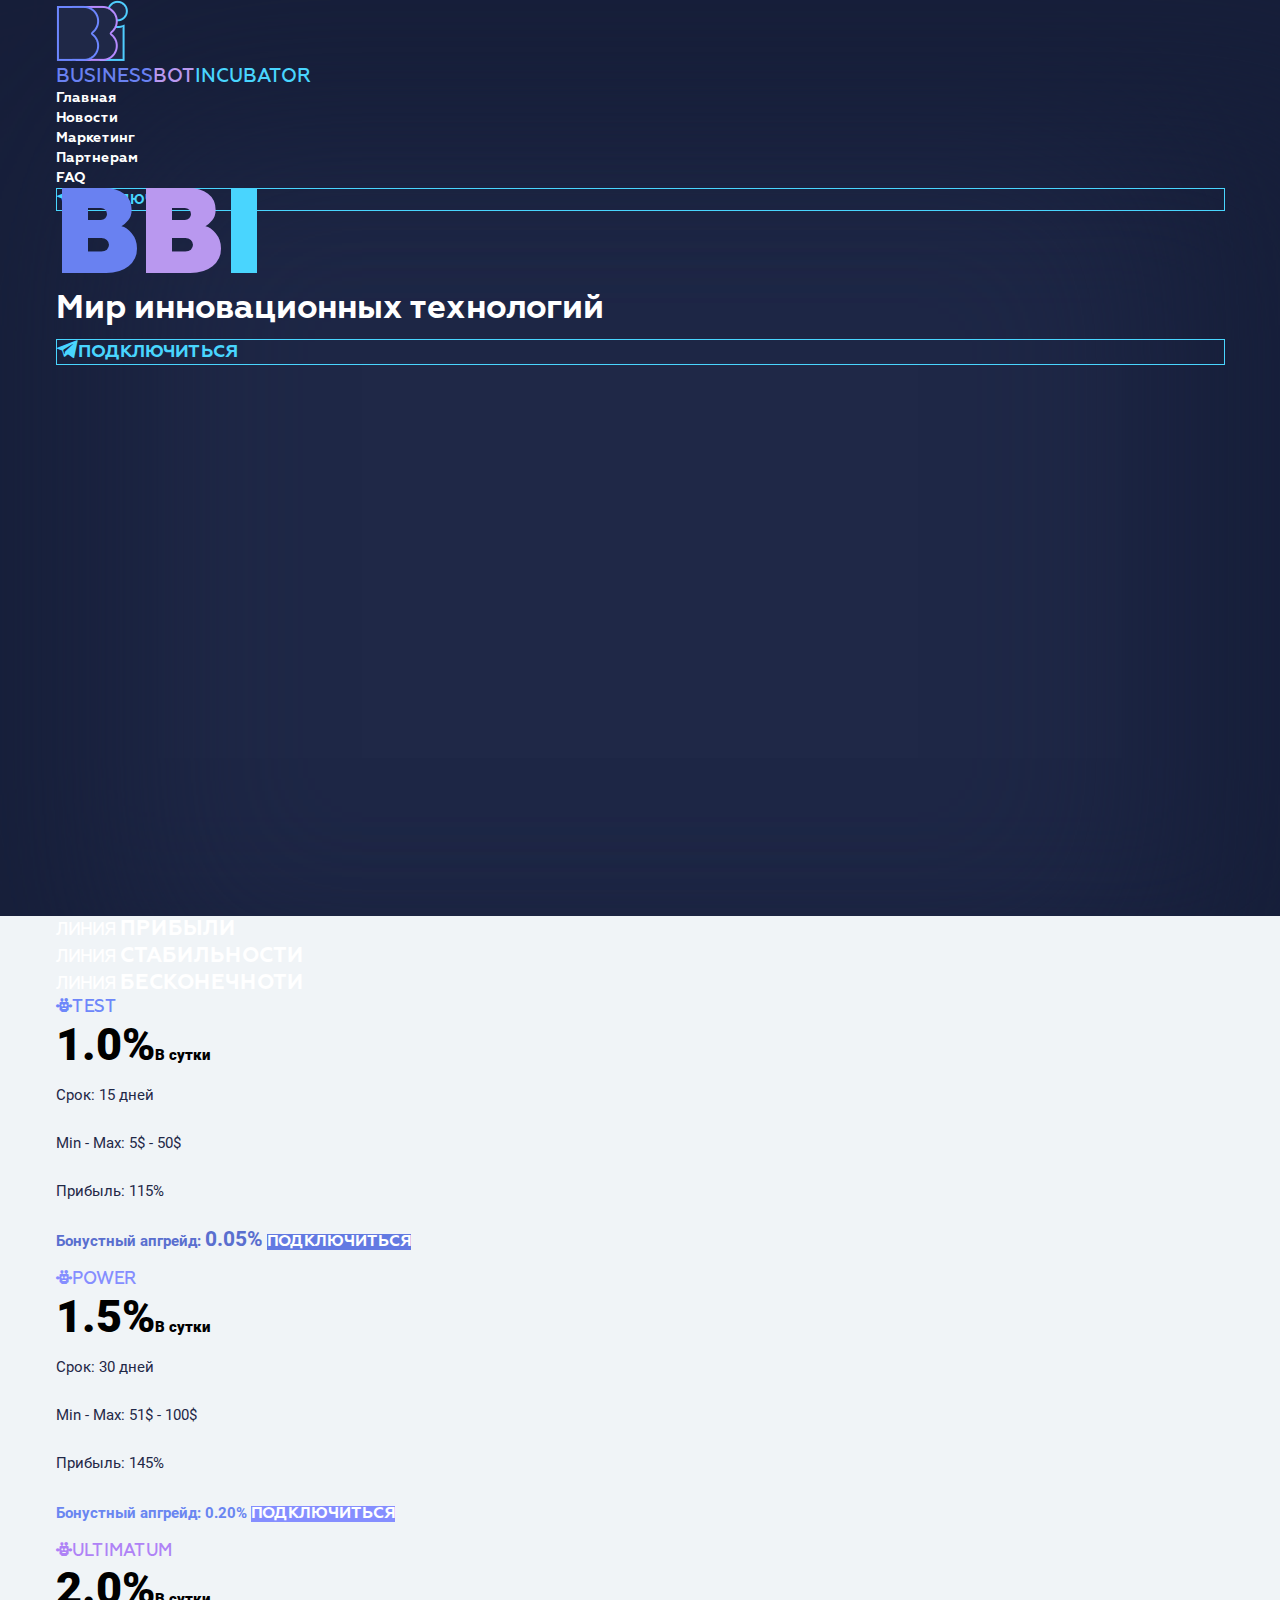
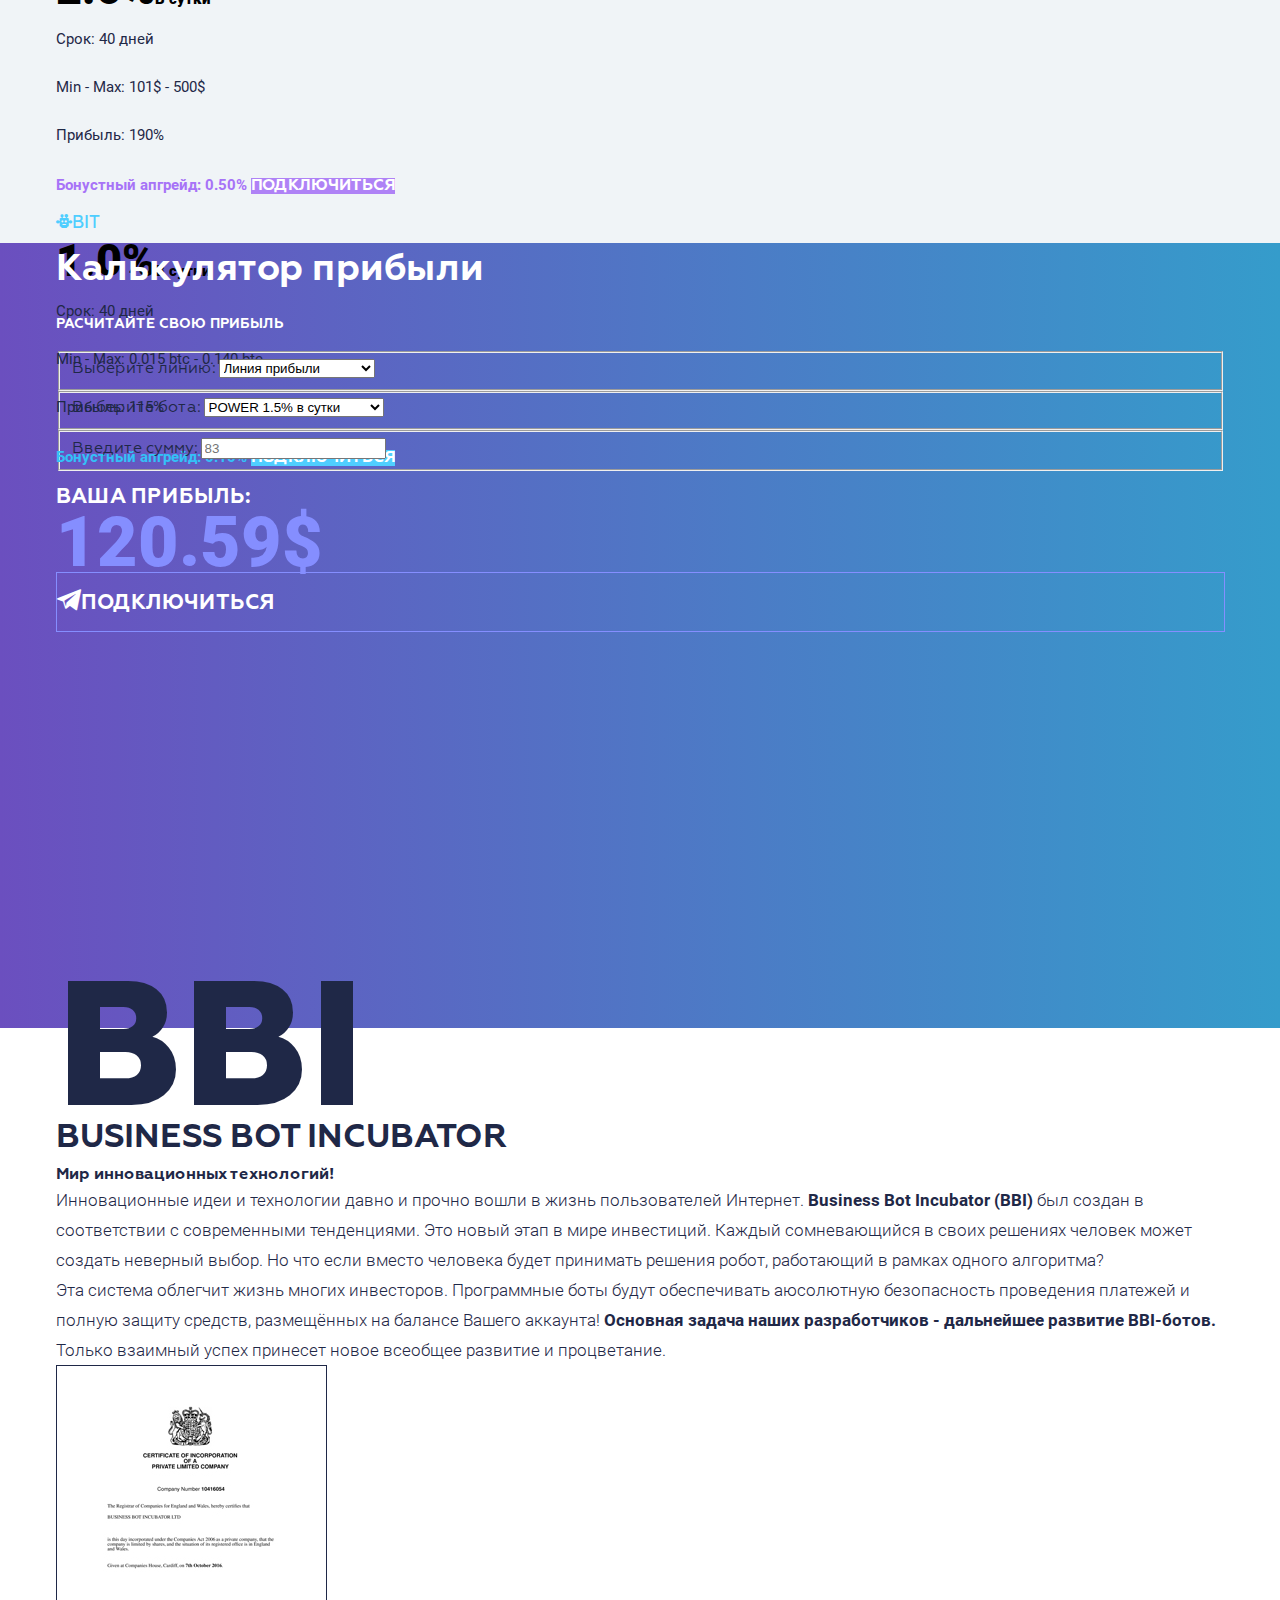
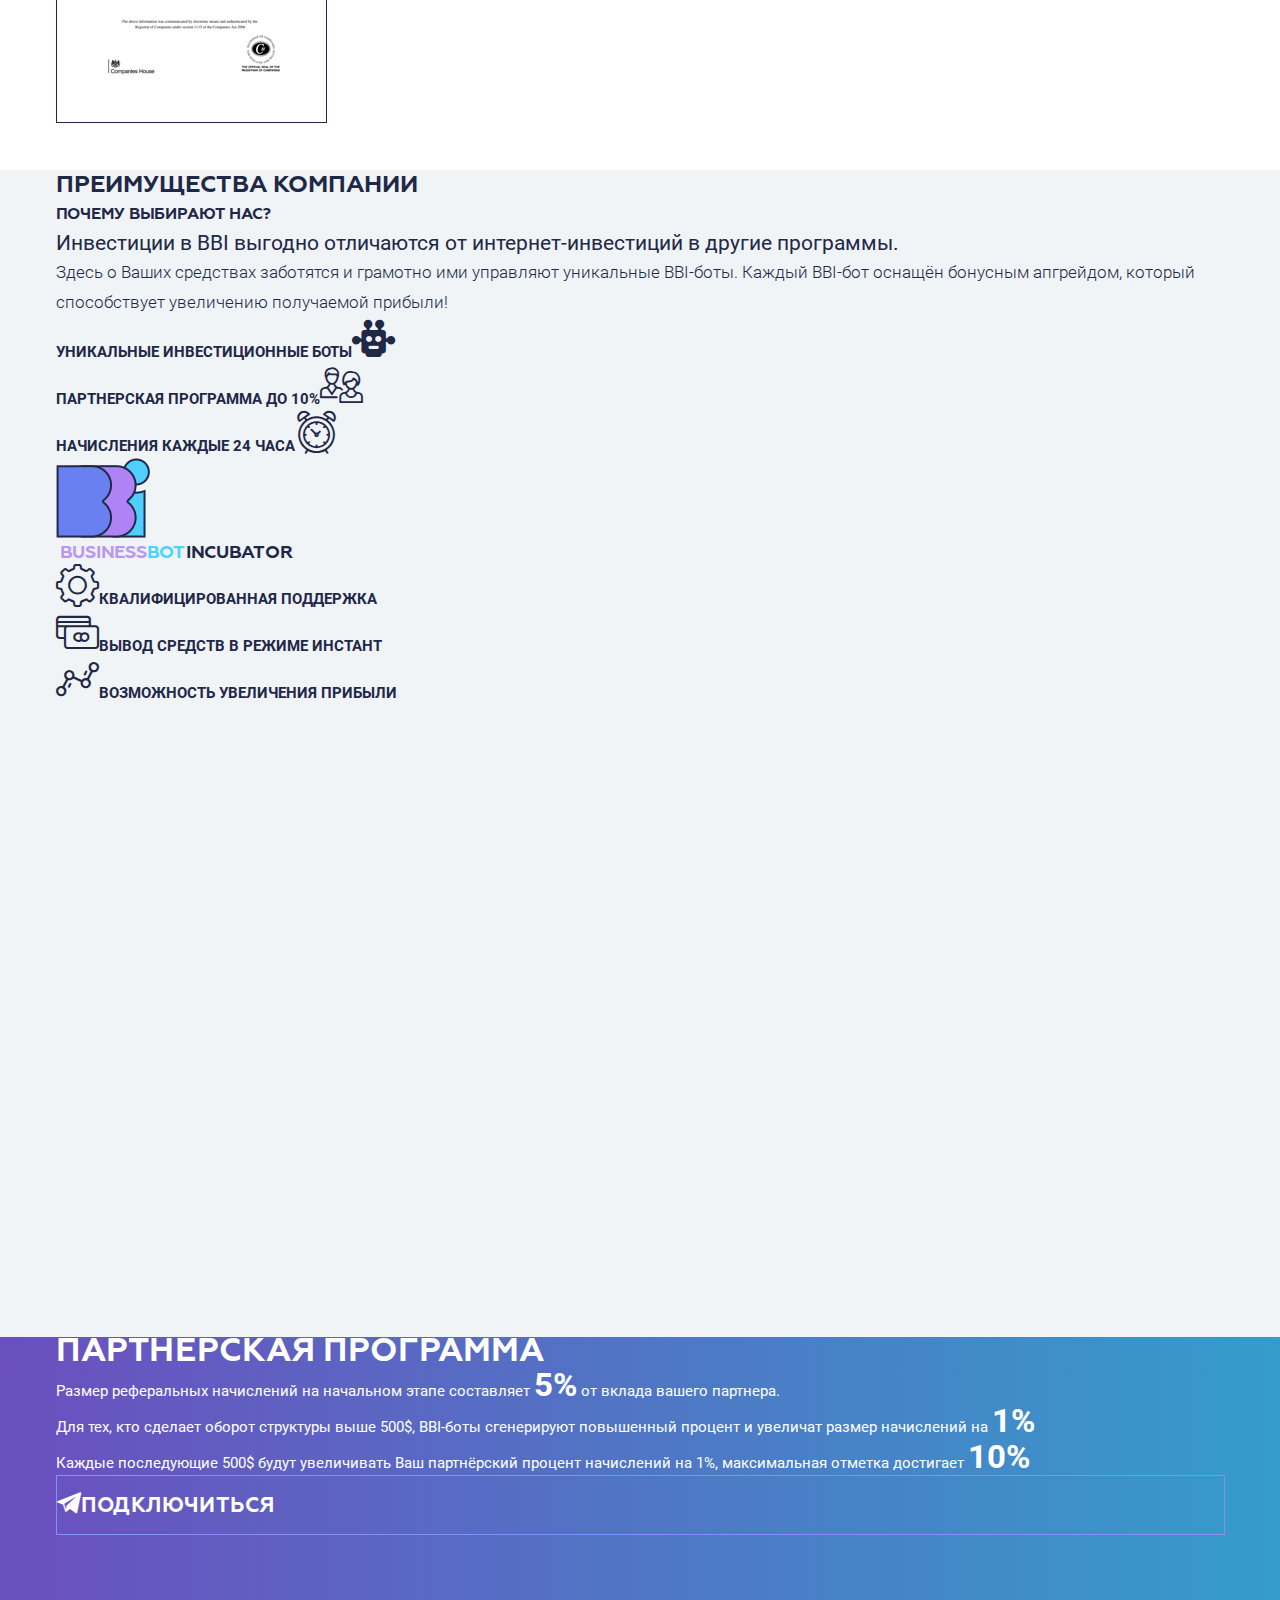
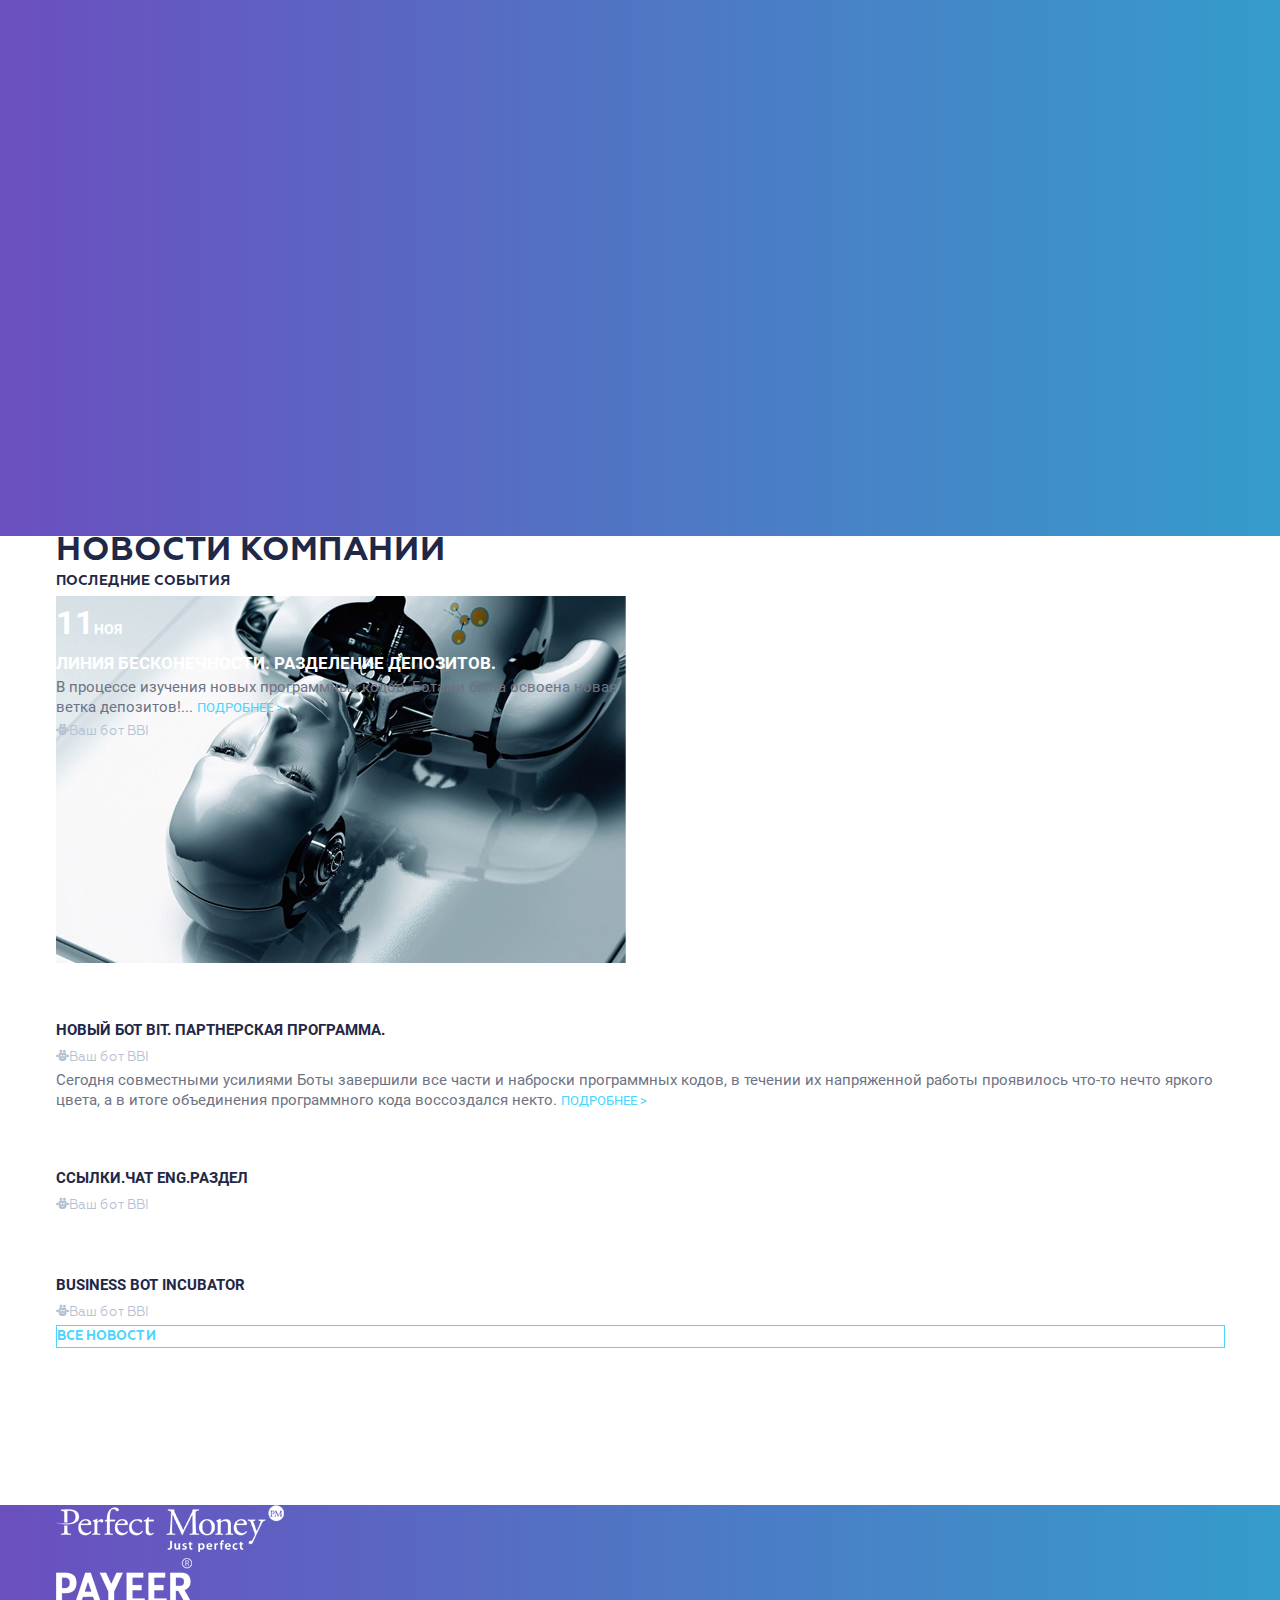
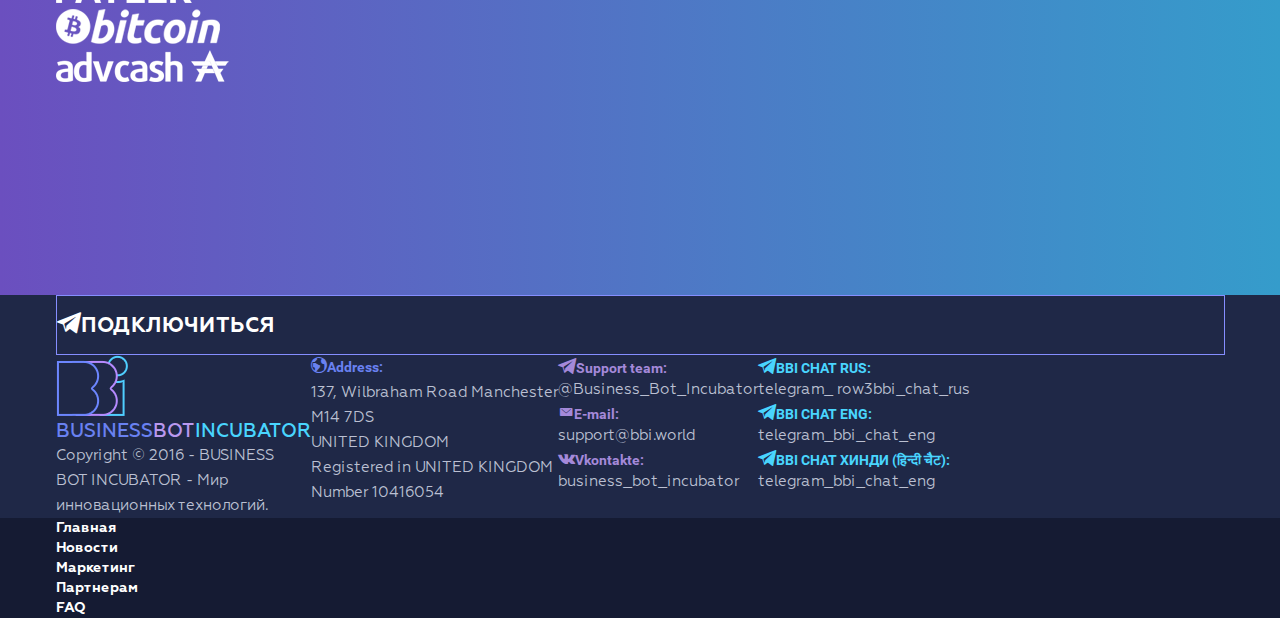
==== main.html @ c7abe0ad "Connect buttons style refactored" ====
<!DOCTYPE html>
<html lang="ru">
<head>
    <meta charset="UTF-8">
    <title>BBI</title>
    <link rel="stylesheet" href="fonts/stylesheet.css">
    <link rel="stylesheet" href="fonts/icomoon/style.css">
    <link rel="stylesheet" href="css/style.css">
</head>
<body>
<header>
    <div class="container">
        <div class="topHeader">
            <div class="logo">
                <div>
                    <img src="img/png/logoLetters.png" alt="">
                    <div class="logoWords">
                        <span>BUSINESS</span><span>BOT</span><span>INCUBATOR</span>
                    </div>
                </div>
            </div>
            <div class="menu">
                <ul>
                    <li><a href="main.html">Главная</a></li>
                    <li><a href="news.html">Новости</a></li>
                    <li><a href="marketing.html">Маркетинг</a></li>
                    <li><a href="partners.html">Партнерам</a></li>
                    <li><a href="faq.html">FAQ</a></li>
                </ul>
            </div>
            <div class="lang">
            </div>
            <div class="connect">
                <span class="icon-telegram"></span><a href="#">Подключиться</a>
            </div>
            <div class="banner">
                <div>
                    <div class="companyName"><span>B</span><span>B</span><span>I</span></div>
                    <h1>Мир инновационных технологий</h1>
                    <div class="connect">
                        <span class="icon-telegram"></span><a href="#">Подключиться</a>
                    </div>
                </div>
            </div>
        </div>
    </div>
</header>
<div class="content">
    <div class="rates">
        <div class="lineChange">
            <div class="container">
                <div class="profitLine">
                    <span class="firstLine">Линия</span>
                    <span class="secondLine">Прибыли</span>
                </div>
                <div class="stabLine">
                    <span class="firstLine">Линия</span>
                    <span class="secondLine">Стабильности</span>
                </div>
                <div class="infLine">
                    <span class="firstLine">Линия</span>
                    <span class="secondLine">Бесконечноти</span>
                </div>
            </div>
        </div>
        <div class="ratesItems">
            <div class="container">
                <div class="card">
                    <div class="cardHeader1"><span class="icon-robot"></span><span class="cardName">TEST</span></div>
                    <div class="percent"><span>1.0%<span>В сутки</span> </span></div>
                    <div class="itemsContent">
                        <div><span>Срок: 15 дней</span></div>
                        <div><span>Min - Max: 5$ - 50$</span></div>
                        <div><span>Прибыль: 115%</span></div>
                        <div class="upgrade">
                            <span>Бонустный апгрейд: <span>0.05%</span></span>
                            <a href="">Подключиться</a>
                        </div>
                    </div>
                </div>
                <div class="card">
                    <div class="cardHeader2"><span class="icon-robot"></span><span class="cardName">POWER</span></div>
                    <div class="percent"><span>1.5%<span>В сутки</span> </span></div>
                    <div class="itemsContent">
                        <div><span>Срок: 30 дней</span></div>
                        <div><span>Min - Max: 51$ - 100$</span></div>
                        <div><span>Прибыль: 145%</span></div>
                        <div class="upgrade">
                            <span>Бонустный апгрейд: 0.20%</span>
                            <a href="">Подключиться</a>
                        </div>
                    </div>
                </div>
                <div class="card">
                    <div class="cardHeader3"><span class="icon-robot"></span><span class="cardName">ULTIMATUM</span>
                    </div>
                    <div class="percent"><span>2.0%<span>В сутки</span> </span></div>
                    <div class="itemsContent">
                        <div><span>Срок: 40 дней</span></div>
                        <div><span>Min - Max: 101$ - 500$</span></div>
                        <div><span>Прибыль: 190%</span></div>
                        <div class="upgrade">
                            <span>Бонустный апгрейд: 0.50%</span>
                            <a href="">Подключиться</a>
                        </div>
                    </div>
                </div>
                <div class="card">
                    <div class="cardHeader4"><span class="icon-robot"></span><span class="cardName">BIT</span></div>
                    <div class="percent"><span>1.0%<span>В сутки</span> </span></div>
                    <div class="itemsContent">
                        <div><span>Срок: 40 дней</span></div>
                        <div><span>Min - Max: 0.015 btc - 0.140 btc</span></div>
                        <div><span>Прибыль: 115%</span></div>
                        <div class="upgrade">
                            <span>Бонустный апгрейд: 0.10%</span>
                            <a href="">Подключиться</a>
                        </div>
                    </div>
                </div>
            </div>
        </div>
    </div>
    <div class="calculator">
        <div class="container">
            <div class="calc_left">
                <div>
                    <h2>Калькулятор прибыли</h2>
                    <h4>Расчитайте свою прибыль</h4>
                </div>
                <form action="">
                    <fieldset>
                        <label for="calcLine">Выберите линию:</label>
                        <select name="" id="calcLine">
                            <option value="profit">Линия прибыли</option>
                            <option value="stability">Линия стабильности</option>
                            <option value="infinity">Линия бесконечности</option>
                        </select>
                    </fieldset>
                    <fieldset>
                        <label for="calcRates">Выберите бота:</label>
                        <select name="" id="calcRates">
                            <option value="test">TEST 1.0% в сутки</option>
                            <option selected value="power">POWER 1.5% в сутки</option>
                            <option value="ultimate">ULTIMATUM 2.0% в сутки</option>
                            <option value="bit">BIT 1.0% в сутки</option>
                        </select>
                    </fieldset>
                </form>
                <form action="">
                    <fieldset>
                        <label for="sum">Введите сумму:</label>
                        <input type="text" id="sum" placeholder="83">
                    </fieldset>
                    <div class="sum_change">
                    </div>
                </form>

            </div>
            <div class="calc_right">
                <div class="profit">
                    <h3>Ваша прибыль:</h3>
                    <span>120.59$</span>
                </div>
                <div class="connectWhite"><span class="icon-telegram"></span><a href="">Подключиться</a></div>
            </div>
        </div>
    </div>
    <div class="certificate">
        <div class="container">
            <div class="certTitle">
                <span>BBI</span>
                <h2>Business bot incubator</h2>
                <h4>Мир инновационных технологий!</h4>
            </div>
            <div>
                <div>
                    <p>Инновационные идеи и технологии давно и прочно вошли в жизнь
                        пользователей Интернет. <span>Business Bot Incubator (BBI)</span> был
                        создан в соответствии с современными
                        тенденциями. Это новый этап в мире
                        инвестиций. Каждый сомневающийся в своих
                        решениях человек может создать неверный выбор.
                        Но что если вместо человека будет принимать решения
                        робот, работающий в рамках одного алгоритма?</p>
                    <p>Эта система облегчит жизнь многих инвесторов.
                        Программные боты будут обеспечивать аюсолютную безопасность
                        проведения платежей и полную защиту средств, размещённых на
                        балансе Вашего аккаунта! <span>Основная задача наших
                    разработчиков - дальнейшее развитие BBI-ботов.</span>
                        Только взаимный успех принесет новое всеобщее развитие
                        и процветание.</p>
                </div>
                <div>
                    <img src="img/jpg/sert.jpg" alt="сертификат">
                </div>
            </div>
        </div>
    </div>
    <div class="advantages">
        <div class="container">
            <div>
                <div>
                    <h2>Преимущества компании</h2>
                    <h4>Почему выбирают нас?</h4>
                </div>
                <div>
                    <h3>Инвестиции в BBI выгодно отличаются от интернет-инвестиций в другие программы. </h3>
                    <p>Здесь о Ваших средствах заботятся и грамотно ими управляют уникальные BBI-боты.
                        Каждый BBI-бот оснащён бонусным апгрейдом,
                        который способствует увеличению получаемой прибыли!</p>
                </div>
            </div>
            <div>
                <ul class="advLeft">
                    <li><span>УНИКАЛЬНЫЕ ИНВЕСТИЦИОННЫЕ БОТЫ</span><span class="icon-robot"></span></li>
                    <li><span>ПАРТНЕРСКАЯ ПРОГРАММА ДО 10%</span><span class="icon-peoples"></span></li>
                    <li><span>НАЧИСЛЕНИЯ КАЖДЫЕ 24 ЧАСА</span><span class="icon-ring"></span></li>
                </ul>
                <div class="phoneAdv">
                    <div class="logo">
                        <img src="img/png/logoletters2.png" alt="">
                        <div class="logoWords">
                            <img src="" alt="">
                            <span>BUSINESS</span><span>BOT</span><span>INCUBATOR</span>
                        </div>
                    </div>
                </div>
                <ul class="advRight">
                    <li><span class="icon-gear"></span><span>КВАЛИФИЦИРОВАННАЯ ПОДДЕРЖКА</span></li>
                    <li><span class="icon-pocket"></span><span>ВЫВОД СРЕДСТВ В РЕЖИМЕ ИНСТАНТ</span></li>
                    <li><span class="icon-lines_adv"></span><span>ВОЗМОЖНОСТЬ УВЕЛИЧЕНИЯ ПРИБЫЛИ</span></li>
                </ul>
            </div>
        </div>
    </div>
    <div class="partnersProgram">
        <div class="container">
            <div>
                <h2>Партнерская программа</h2>
                <div class="affItems">
                    <ul>
                        <li><p>Размер реферальных начислений на начальном этапе составляет
                            <span>5%</span> от вклада вашего партнера.</p></li>
                        <li><p>Для тех, кто сделает оборот структуры выше 500$, BBI-боты
                            сгенерируют повышенный процент и увеличат размер начислений на
                            <span>1%</span></p></li>
                        <li><p>Каждые последующие 500$ будут увеличивать Ваш партнёрский процент
                            начислений на 1%, максимальная отметка достигает <span>10%</span></p></li>
                    </ul>
                </div>
                <div class="connectWhite"><span class="icon-telegram"></span><a href="">Подключиться</a></div>
            </div>
        </div>
    </div>
    <div class="news">
        <div class="container">
            <div>
                <div>
                    <h2>Новости компании</h2>
                    <h4>Последние события</h4>
                </div>
                <div class="newsList">
                    <div class="current_news" style="background-image: url(img/jpg/Layer-90.jpg)">
                        <span class="date">11<span>Ноя</span></span>
                        <h3>Линия бесконечности. Разделение депозитов.</h3>
                        <p>В процессе изучения новых программных кодов, Ботами была освоена новая ветка депозитов!...
                            <a href="#">Подробнее ></a></p>
                        <span class="icon-robot"></span><span>Ваш бот BBI</span>
                    </div>
                    <div class="newsItems">
                        <div class="first_news">
                            <div>
                                <span class="date">07<span>Ноя</span></span>
                                <h3>Новый бот BIT. Партнерская программа.</h3>
                                <span class="icon-robot"></span><span>Ваш бот BBI</span>
                            </div>
                            <div>
                                <p>Сегодня совместными усилиями Боты завершили все части и наброски программных кодов, в
                                    течении
                                    их напряженной работы проявилось что-то нечто яркого цвета, а в итоге объединения
                                    программного
                                    кода воссоздался некто. <a href="#">Подробнее ></a></p>
                            </div>
                        </div>
                        <div class="second_news">
                            <div>
                                <span class="date">02<span>Ноя</span></span>
                                <h3>Ссылки.Чат Eng.Раздел</h3>
                                <span class="icon-robot"></span><span>Ваш бот BBI</span>
                            </div>
                            <div>
                            </div>
                        </div>
                        <div class="third_news">
                            <div>
                                <span class="date">31<span>Окт</span></span>
                                <h3>Business Bot Incubator</h3>
                                <span class="icon-robot"></span><span>Ваш бот BBI</span>
                            </div>
                            <div>
                            </div>
                        </div>
                    </div>
                </div>
                <div class="moreNews connect">
                    <a href="#">ВСЕ НОВОСТИ</a>
                </div>
            </div>
        </div>
    </div>
    <div class="payments">
        <div class="container">
            <div>
                <ul>
                    <li><img src="img/png/pay1.png" alt="perfect money"></li>
                    <li><img src="img/png/pay2.png" alt="payeer"></li>
                    <li><img src="img/png/pay3.png" alt="bitcoin"></li>
                    <li><img src="img/png/pay4.png" alt="advcash"></li>
                </ul>
            </div>
        </div>
    </div>
</div>
<footer>
    <div class="container"><div class="connectWhite"><span class="icon-telegram"></span><a href="">Подключиться</a></div>
        <div class="topFooter cfix">
            <div class="copyright">
                <div class="logo">
                        <img src="img/png/logoLetters.png" alt="">
                        <div class="logoWords">
                            <span>BUSINESS</span><span>BOT</span><span>INCUBATOR</span>
                    </div>
                </div>
                <div>
                <span class="footerInfo">
                Copyright © 2016 - BUSINESS <br>BOT INCUBATOR - Мир <br>инновационных технологий.
                </span>
                </div>
            </div>
            <div class="address">
                <span class="icon-earth row1"></span><span class="footerInfoTitle row1">Address: <br></span>
                <div>
                <span class="footerInfo">
                    137, Wilbraham Road Manchester<br>
                    M14 7DS<br>
                    UNITED KINGDOM<br>
                    Registered in UNITED KINGDOM<br>
                    Number 10416054
                </span>
                </div>
            </div>
            <div class="social cfix">
                <div>
                    <ul>
                        <li>
                            <span class="icon-telegram row2"></span><span
                                class="footerInfoTitle row2">Support team:<br></span>
                            <span class="footerInfo">@Business_Bot_Incubator</span>
                        </li>
                        <li>
                            <span class="icon-mail-envelope-closed row2"></span><span
                                class="footerInfoTitle row2">E-mail:<br></span>
                            <span class="footerInfo">support@bbi.world</span>
                        </li>
                        <li>
                            <span class="icon-vk row2"></span><span class="footerInfoTitle row2">Vkontakte:<br></span>
                            <span class="footerInfo">business_bot_incubator</span>
                        </li>
                    </ul>
                </div>
                <div>
                    <ul>
                        <li>
                            <span class="icon-telegram row3"></span><span
                                class="footerInfoTitle row3">BBI CHAT RUS:<br></span>
                            <span class="footerInfo">telegram_ row3bbi_chat_rus</span>
                        </li>
                        <li>
                            <span class="icon-telegram row3"></span><span
                                class="footerInfoTitle row3">BBI CHAT ENG:<br></span>
                            <span class="footerInfo">telegram_bbi_chat_eng</span>
                        </li>
                        <li>
                            <span class="icon-telegram row3"></span><span class="footerInfoTitle row3">BBI CHAT ХИНДИ (हिन्दी चैट):<br></span>
                            <span class="footerInfo">telegram_bbi_chat_eng</span>
                        </li>
                    </ul>
                </div>
            </div>
        </div>
    </div>
    <div class="menu">
        <div class="container">
            <ul>
                <li><a href="main.html">Главная</a></li>
                <li><a href="news.html">Новости</a></li>
                <li><a href="marketing.html">Маркетинг</a></li>
                <li><a href="partners.html">Партнерам</a></li>
                <li><a href="faq.html">FAQ</a></li>
            </ul>
        </div>
    </div>
</footer>
</body>
</html>
---- fonts/stylesheet.css ----
@font-face {
    font-family: 'Roboto';
    src: url('Roboto-Regular.eot');
    src: url('Roboto-Regular.eot?#iefix') format('embedded-opentype'),
        url('Roboto-Regular.woff') format('woff'),
        url('Roboto-Regular.ttf') format('truetype'),
        url('Roboto-Regular.svg#Roboto-Regular') format('svg');
    font-weight: normal;
    font-style: normal;
}

@font-face {
    font-family: 'Roboto';
    src: url('Roboto-Black.eot');
    src: url('Roboto-Black.eot?#iefix') format('embedded-opentype'),
        url('Roboto-Black.woff') format('woff'),
        url('Roboto-Black.ttf') format('truetype'),
        url('Roboto-Black.svg#Roboto-Black') format('svg');
    font-weight: 900;
    font-style: normal;
}

@font-face {
    font-family: 'Roboto';
    src: url('Roboto-Light.eot');
    src: url('Roboto-Light.eot?#iefix') format('embedded-opentype'),
        url('Roboto-Light.woff') format('woff'),
        url('Roboto-Light.ttf') format('truetype'),
        url('Roboto-Light.svg#Roboto-Light') format('svg');
    font-weight: 300;
    font-style: normal;
}

@font-face {
    font-family: 'Roboto';
    src: url('Roboto-Bold.eot');
    src: url('Roboto-Bold.eot?#iefix') format('embedded-opentype'),
        url('Roboto-Bold.woff') format('woff'),
        url('Roboto-Bold.ttf') format('truetype'),
        url('Roboto-Bold.svg#Roboto-Bold') format('svg');
    font-weight: bold;
    font-style: normal;
}

@font-face {
    font-family: 'Geometria';
    src: url('Geometria-Medium.eot');
    src: url('Geometria-Medium.eot?#iefix') format('embedded-opentype'),
        url('Geometria-Medium.woff') format('woff'),
        url('Geometria-Medium.ttf') format('truetype'),
        url('Geometria-Medium.svg#Geometria-Medium') format('svg');
    font-weight: 500;
    font-style: normal;
}

@font-face {
    font-family: 'Geometria';
    src: url('Geometria-Heavy.eot');
    src: url('Geometria-Heavy.eot?#iefix') format('embedded-opentype'),
        url('Geometria-Heavy.woff') format('woff'),
        url('Geometria-Heavy.ttf') format('truetype'),
        url('Geometria-Heavy.svg#Geometria-Heavy') format('svg');
    font-weight: 900;
    font-style: normal;
}

@font-face {
    font-family: 'Geometria';
    src: url('Geometria-Bold.eot');
    src: url('Geometria-Bold.eot?#iefix') format('embedded-opentype'),
        url('Geometria-Bold.woff') format('woff'),
        url('Geometria-Bold.ttf') format('truetype'),
        url('Geometria-Bold.svg#Geometria-Bold') format('svg');
    font-weight: bold;
    font-style: normal;
}

@font-face {
    font-family: 'Geometria';
    src: url('Geometria-ExtraBold.eot');
    src: url('Geometria-ExtraBold.eot?#iefix') format('embedded-opentype'),
        url('Geometria-ExtraBold.woff') format('woff'),
        url('Geometria-ExtraBold.ttf') format('truetype'),
        url('Geometria-ExtraBold.svg#Geometria-ExtraBold') format('svg');
    font-weight: 800;
    font-style: normal;
}
@font-face {
    font-family: 'Geometria';
    src: url('Geometria.eot');
    src: url('Geometria.eot?#iefix') format('embedded-opentype'),
    url('Geometria.woff') format('woff'),
    url('Geometria.ttf') format('truetype'),
    url('Geometria.svg#Geometria') format('svg');
    font-weight: normal;
    font-style: normal;
}


@font-face {
    font-family: 'Gotham Pro';
    src: url('GothamPro-Bold.eot');
    src: url('GothamPro-Bold.eot?#iefix') format('embedded-opentype'),
    url('GothamPro-Bold.woff') format('woff'),
    url('GothamPro-Bold.ttf') format('truetype'),
    url('GothamPro-Bold.svg#GothamPro-Bold') format('svg');
    font-weight: bold;
    font-style: normal;
}
---- fonts/icomoon/style.css ----
@font-face {
  font-family: 'icomoon';
  src:  url('fonts/icomoon.eot?y6w4w1');
  src:  url('fonts/icomoon.eot?y6w4w1#iefix') format('embedded-opentype'),
    url('fonts/icomoon.ttf?y6w4w1') format('truetype'),
    url('fonts/icomoon.woff?y6w4w1') format('woff'),
    url('fonts/icomoon.svg?y6w4w1#icomoon') format('svg');
  font-weight: normal;
  font-style: normal;
}

[class^="icon-"], [class*=" icon-"] {
  /* use !important to prevent issues with browser extensions that change fonts */
  font-family: 'icomoon' !important;
  speak: none;
  font-style: normal;
  font-weight: normal;
  font-variant: normal;
  text-transform: none;
  line-height: 1;

  /* Better Font Rendering =========== */
  -webkit-font-smoothing: antialiased;
  -moz-osx-font-smoothing: grayscale;
}

.icon-lines_calc:before {
  content: "\e909";
}
.icon-telegram:before {
  content: "\e907";
}
.icon-gear:before {
  content: "\e901";
}
.icon-pocket:before {
  content: "\e902";
}
.icon-lines_adv:before {
  content: "\e903";
}
.icon-ring:before {
  content: "\e904";
}
.icon-peoples:before {
  content: "\e905";
}
.icon-robot:before {
  content: "\e906";
}
.icon-mail-envelope-closed:before {
  content: "\e900";
}
.icon-vk:before {
  content: "\e908";
}
.icon-earth:before {
  content: "\e9ca";
}
---- css/style.css ----
* {
    box-sizing: border-box;
}

body {
    margin: 0 auto;
    font-family: "Geometria";
    background-color: #f0f4f7;
    color: #1f2847;
}

h1,h2,h3,h4,h5,h6,p {
    margin: 0;
}
ul{
    margin: 0;
    padding: 0;
    list-style-type: none;
}
.cfix::after{
    content: '';
    display: block;
    clear: both;
}
.container {
    width: 1169px;
    margin: 0 auto;
    padding: 0;
}
header  {
    height: 916px;
    background-color: #1f2847;
    box-shadow: inset 102px 102px 204px 15px rgba(23,31,58,1),
                inset -102px 102px 204px 15px rgba(23,31,58,1);
}
.menu a {
    font-size: 14px;
    line-height: 17px;
    color: #ffffff;
    text-decoration: none;
    font-weight: 700;
}
.menu a:hover {
    color: #b998ef;
}

.logoWords span{
    font-size: 19px;
    line-height: 20px;
    font-weight: 500;
}
.logoWords span:nth-child(1), .companyName span:nth-child(1){
    color: #6981f1;
}
.logoWords span:nth-child(2), .companyName span:nth-child(2){
    color: #b998ef;
}
.logoWords span:nth-child(3), .companyName span:nth-child(3){
    color: #49d5fe;
}
.icon-telegram{
     color: #49d5fe;
 }
.connect a{
    color: #49d5fe;
    text-decoration: none;
    font-weight: 700;
    font-size: 14px;
    text-transform: uppercase;
}
.banner .connect>*{
    font-size: 18px;
}
.connect {
    border: 1px solid #49d5fe;
}
.connectWhite {
    border: 1px  solid #858eff;
}
.companyName span {
    font-weight: 900;
    font-size: 120px;
    line-height: 54px;
}
div+h1 {
    font-size: 33px;
    line-height: 60px;
    font-weight: 700;
    color: #ffffff;
}
.rates{
    height: 927px;
}
.firstLine {
    font-weight: 500;
    font-size: 17px;
    color: #ffffff;
    text-transform: uppercase;
}
.secondLine {
    font-weight: 700;
    font-size: 21px;
    line-height: 27px;
    color: #ffffff;
    text-transform: uppercase;
}
.ratesItems .cardName{
    font-size: 17px;
    font-weight: 500;
}
.cardHeader1{
    color: #6e87fa;
}
.cardHeader2{
    color: #858eff;
}
.cardHeader3 {
    color: #af82f6;
}
.cardHeader4 {
    color: #4fceff;
}
.card .percent  {
    font-family: Roboto;
    font-weight: 900;
}
.card .percent span {
    font-size: 45px;
    color: #000;
}
.card  .percent span>span {
    font-size: 15px;
}
.card .itemsContent span {
    font-family: Roboto;
    font-size: 15px;
    line-height: 48px;
}
.card .upgrade span  {
    font-weight: 700;
}
.card .upgrade span>span{
    font-size: 21px;
}
.card .upgrade  a {
    text-decoration: none;
    color: #ffffff;
    text-transform: uppercase;
    font-size: 16px;
    line-height: 54px;
    font-weight: 700;
}
.card:nth-child(1) .upgrade a {
    background-color: #637ae2;
}
.card:nth-child(2) .upgrade a {
    background-color: #858eff;
}
.card:nth-child(3) .upgrade a {
    background-color: #af82f6;
}
.card:nth-child(4) .upgrade a {
    background-color: #4fceff;
}
.card:nth-child(1) .upgrade span {
     color: #5a6fcf;
 }
.card:nth-child(2) .upgrade span {
    color: #6a86f1;
}
.card:nth-child(3) .upgrade span{
    color: #a773f7;
}
.card:nth-child(4) .upgrade span {
    color: #33c1f7;
}
.calculator {
    height: 785px;
    background: linear-gradient(to left, #359ccb, #6b4fbf);
}
.calculator h2 {
    color: #ffffff;
    font-size: 37px;
    line-height: 54px;
}
.calculator h4 {
    color: #ffffff;
    font-size: 14px;
    line-height: 54px;
    text-transform: uppercase;
}
.calculator h3 {
    color: #ffffff;
    font-size: 21px;
    line-height: 54px;
    text-transform: uppercase;
}
.calculator .profit span {
    font-size: 70px;
    line-height: 34px;
    color: #858eff;
    font-family: Roboto;
    font-weight: 900;
}
.connectWhite>*{
    font-size: 21px;
    line-height: 54px;
    color: #ffffff;
    text-decoration: none;
    text-transform: uppercase;
}
.connectWhite a{
    font-weight: 700;
}
.certificate  {
    background-color: #ffffff;
    height: 742px;
}
.certificate .certTitle>span {
    font-size: 177px;
    line-height: 54px;
    font-weight: 800;
}
.certificate h2 {
    font-size: 33px;
    line-height: 54px;
    text-transform: uppercase;
}

.certificate p {
    font-family: Roboto;
    font-weight: 300;
    font-size: 17px;
    line-height: 30px;
}
.certificate p>span {
    font-weight: 700;
}
.certificate img {
    border: 1px solid #1f2847;
    padding: 30px;
}
.advantages {
    height: 1167px;
    background-color: #f0f4f7;
}
.advantages h2, .advantages h4 {
    line-height: 30px;
    text-transform: uppercase;
}
.advantages p {
    font-family: Roboto;
    font-weight: 300;
    font-size: 17px;
    line-height: 30px;
}
.advantages h3 {
    font-family: Roboto;
    font-size: 21px;
    line-height: 27px;
    font-weight: 400;
}
.advantages .logoWords span {
    font-weight: 700;
    font-size: 18px;
    line-height: 19px;
}
.advantages ul span:not([class^="icon"]){
    font-size: 15px;
    line-height: 24px;
    font-family: Roboto;
    font-weight: 700;
}
.advantages span[class^="icon"]{
    font-size: 43px;
}
.partnersProgram {
    background: linear-gradient(to left, #359ccb, #6b4fbf);
    height: 799px;
}
.partnersProgram h2 {
    color: #ffffff;
    text-transform: uppercase;
    font-size: 33px;
    line-height: 30px;
}
.affItems p {
    font-family: Roboto;
    font-size: 15px;
    line-height: 22px;
    color: #ffffff;
}
.affItems p>span {
    font-weight: 700;
    font-size: 33px;
    line-height: 36px;
}
.news {
    height: 969px;
    background-color: #ffffff;
}
.news h2 {
    text-transform: uppercase;
    font-size: 33px;
    line-height: 30px;
}
.news h4 {
    font-size: 14px;
    line-height: 30px;
    text-transform: uppercase;
}
.date {
    font-family: Roboto;
    font-weight: 700;
    font-size: 33px;
    line-height: 54px;
    text-transform: uppercase;
    color: #ffffff;
}
.news h3 {
    font-size: 17px;
    line-height: 27px;
    font-family: Roboto;
    font-weight: 700;
    text-transform: uppercase;
}
.news .newsItems h3 {
    font-size: 15px;
}
.news .current_news {
    background-repeat: no-repeat;
    width: 570px;
    height: 367px;
    background-position: right center;
}
.news .current_news h3 {
    color: #ffffff;
}
.news p {
    font-family: Roboto;
    font-size: 15px;
    line-height: 20px;
    color: #6e7383;
}
.news a {
    color: #49d5fe;
    text-transform: uppercase;
    font-size: 13px;
    line-height: 20px;
    text-decoration: none;
}
.news .current_news p {
    line-height: 20px;
}
.news span:not([class^="date"]) {
    color: #b4c1d2;
    font-size: 13px;
    line-height: 24px;
}
.newsList .date>span {
    font-size: 14px;
    line-height: 20px;
    color: #ffffff;
}
.payments {
    background: linear-gradient(to left, #359ccb, #6b4fbf);
    height: 390px;
}
footer{
    background-color: #1f2847;
}
footer .menu{
    background-color: #151b33;
}
footer .connect *{
    color: #ffffff;
    font-size: 21px;
    font-weight: 700;
    line-height: 54px;
}
.footerInfo {
    font-size: 15px;
    line-height: 25px;
    color: #bbc0d2;
}
.social span {
    line-height: 22px;
}
.footerInfoTitle {
    font-size: 14px;
    line-height: 25px;
    font-family: Roboto;
    font-weight: 700;
}
footer .address .row1 {
    color: #6981f1;
}
footer .social .row2 {
    color: #a489d9;
}
footer .social .row3 {
    color: #49d5fe;
}
.topFooter>div{
    display: block;
    float: left;
}
.topFooter .social>div{
    display: block;
    float: left;
}
h1{
    font-size: 55px;
    line-height: 60px;
    font-weight: 700;
    color: #ffffff;
}
.newsMore {
    font-size: 31px;
    line-height: 54px;
    height: auto;
}
.newsMore p{
    line-height: 22px;
}.affiliate {
     background-color: #f0f4f7;
 }
 .referralItems{
     background-color: #1f2847;
 }
 .referralItems  p {
     color: #9da4bd;
 }
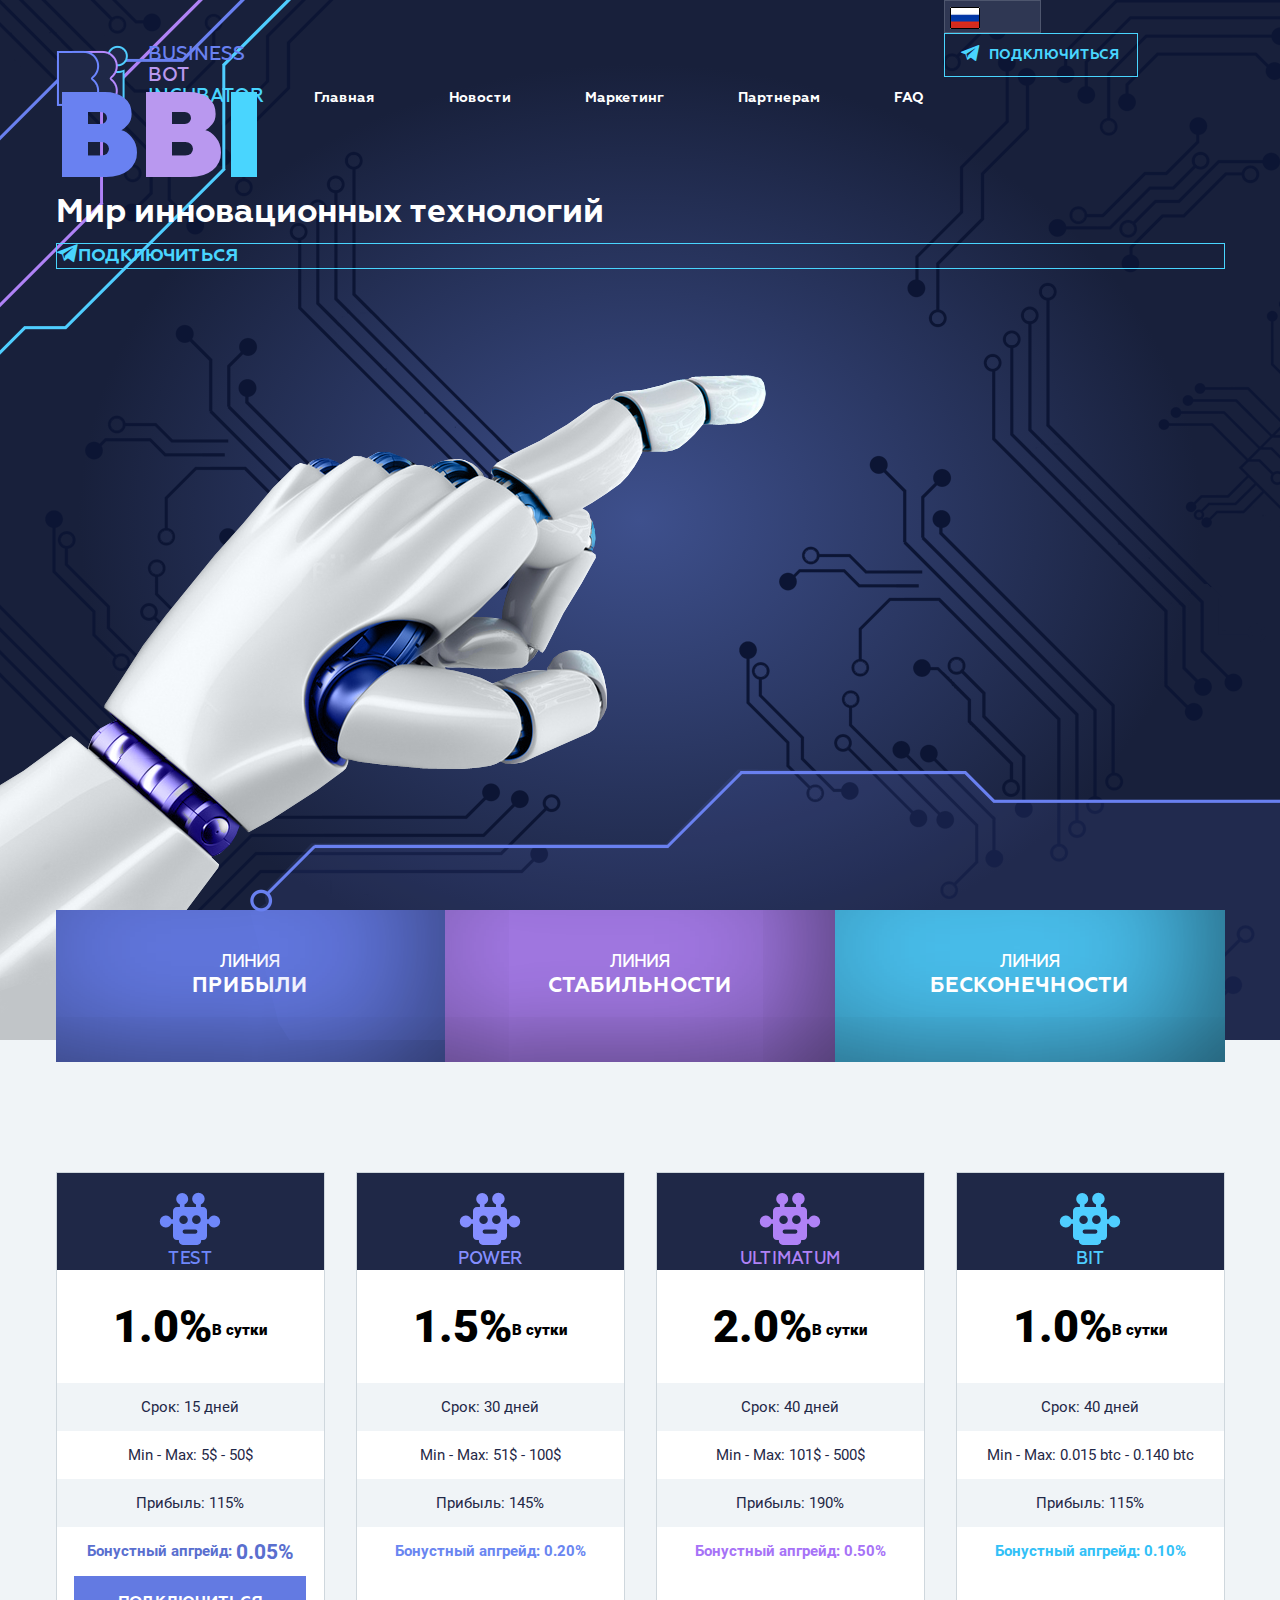
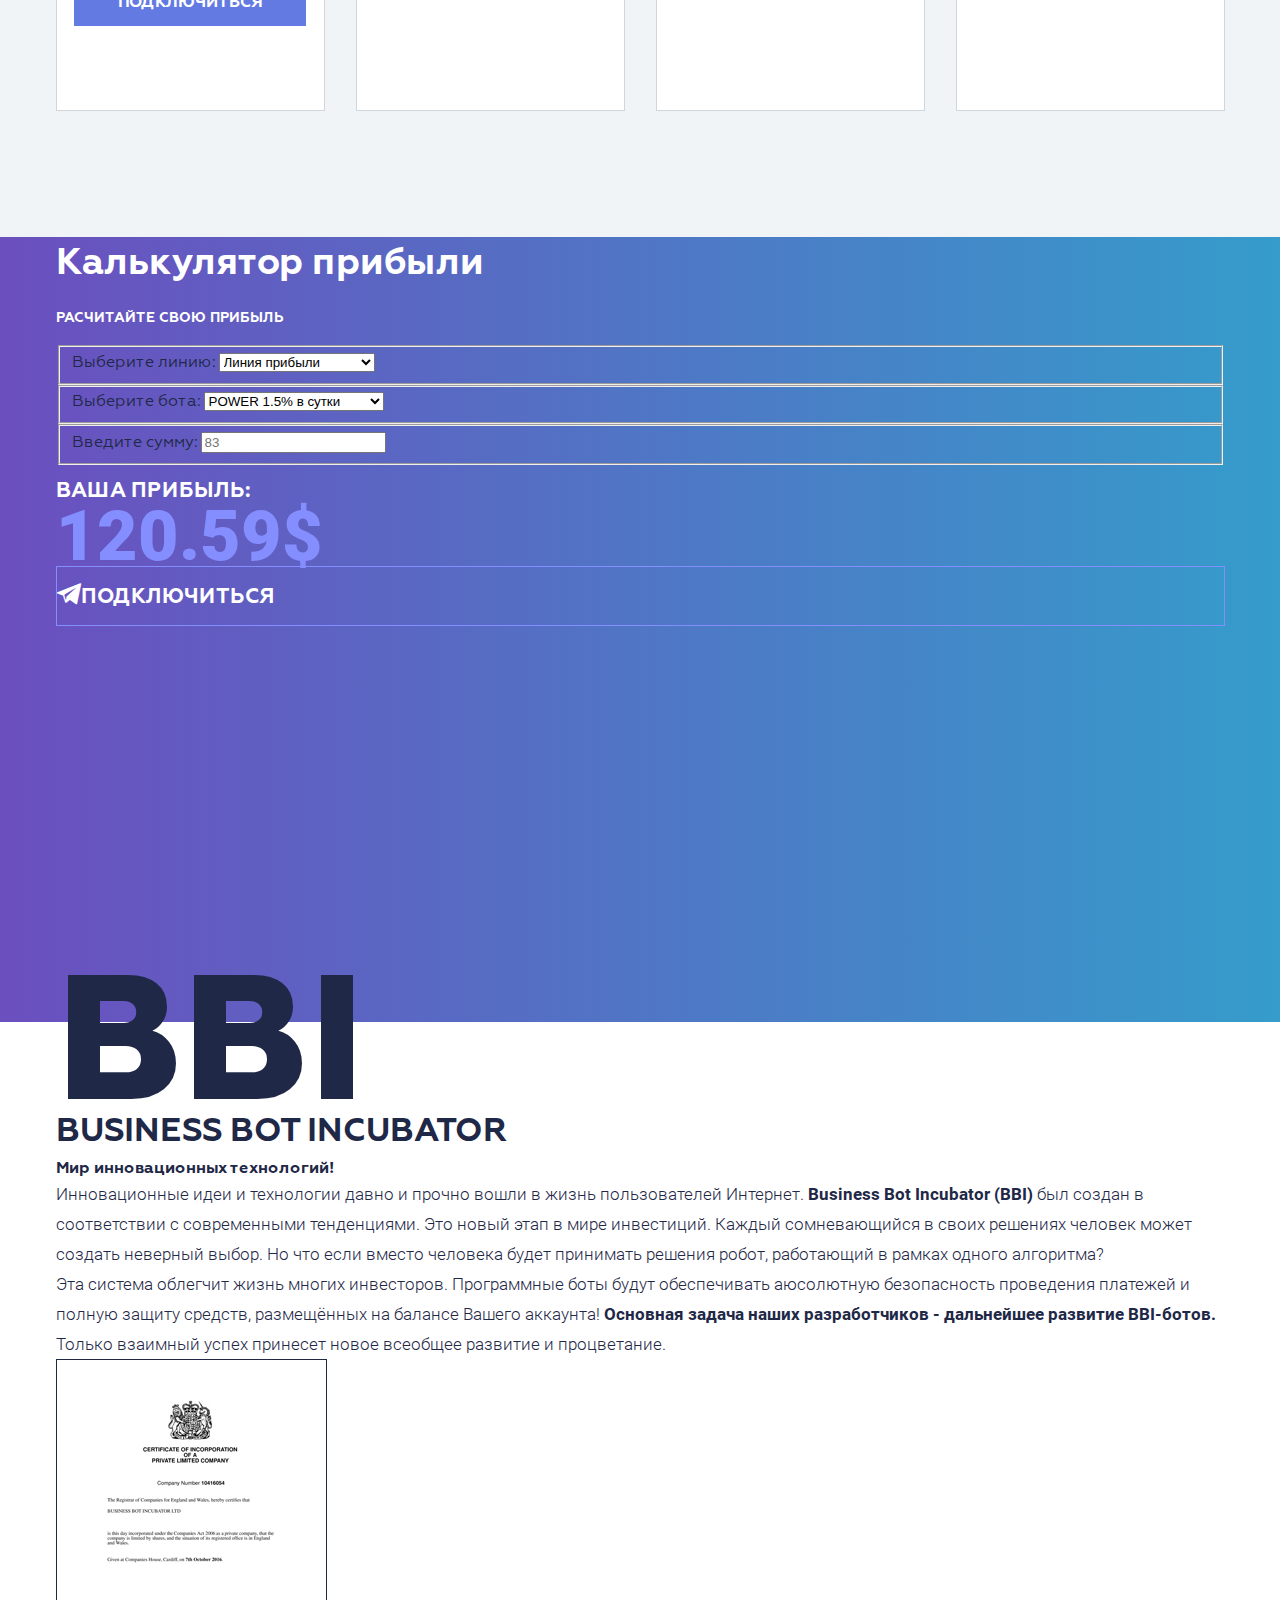
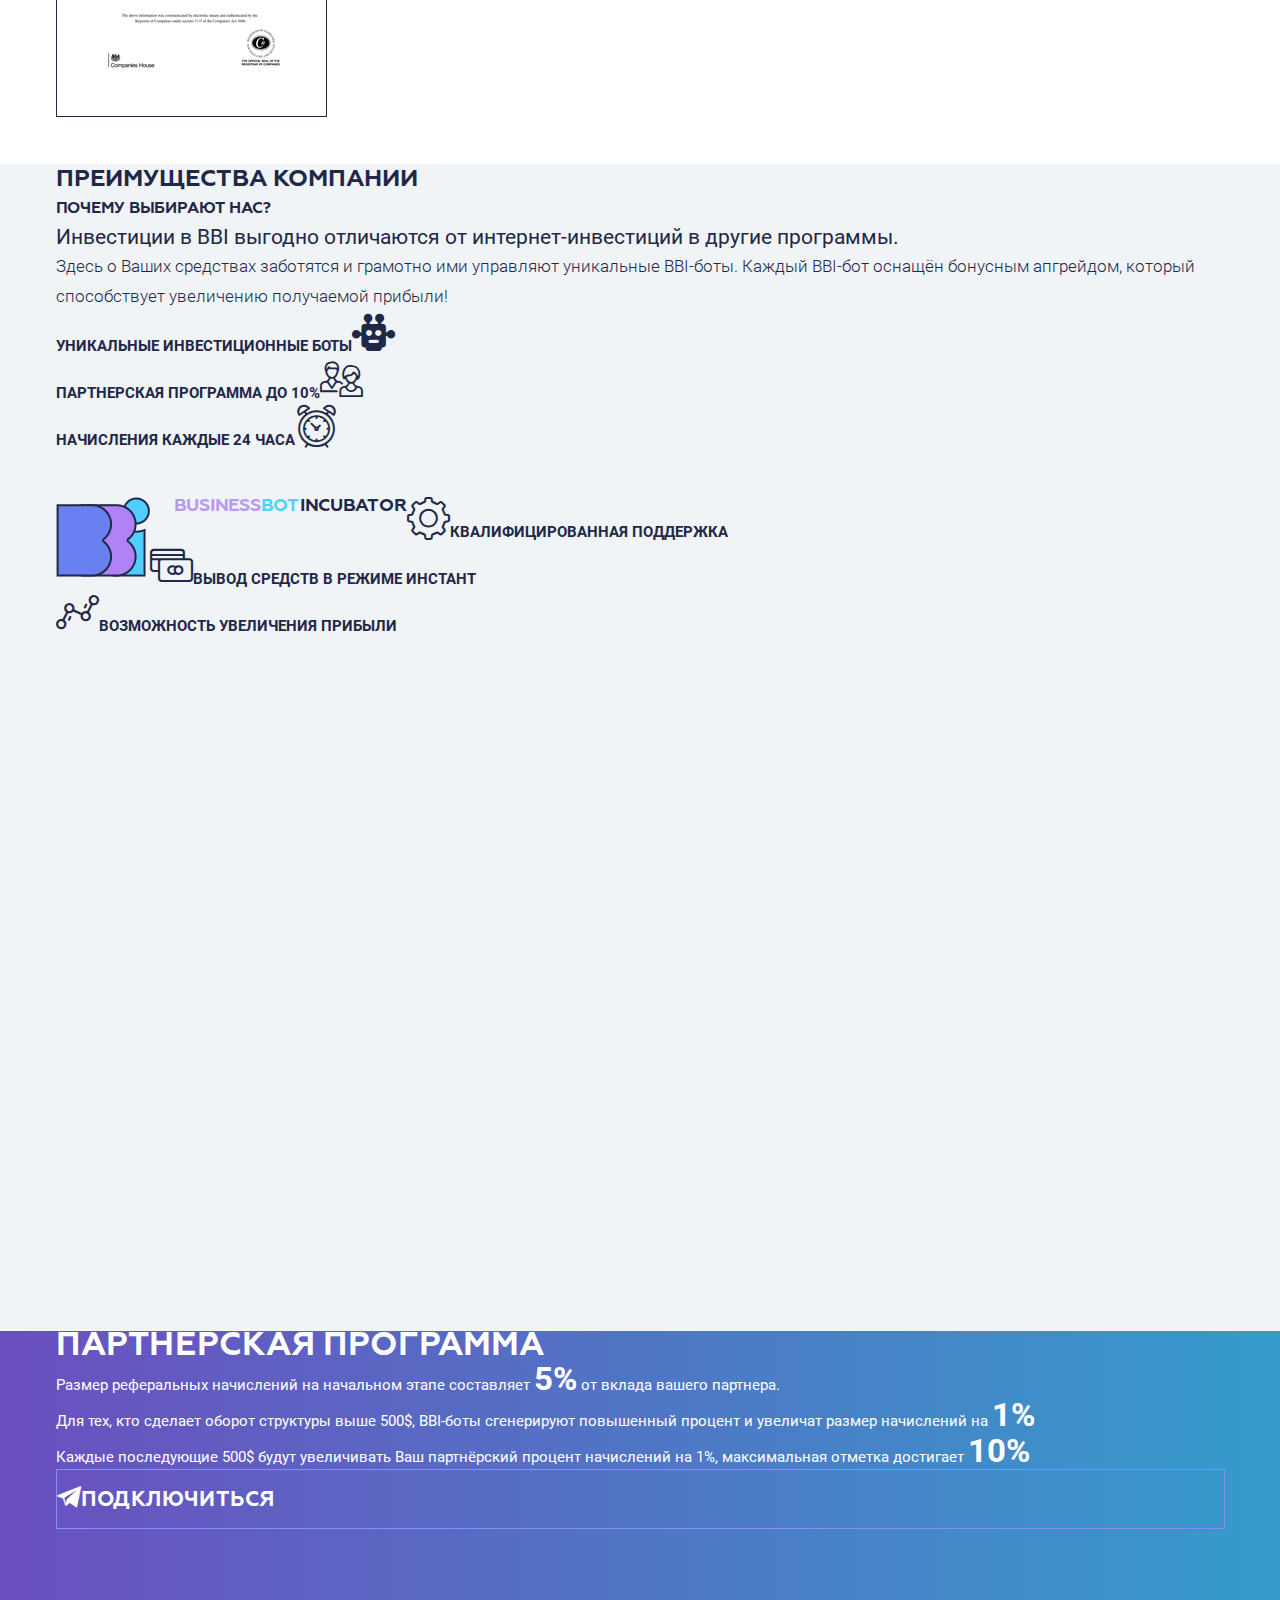
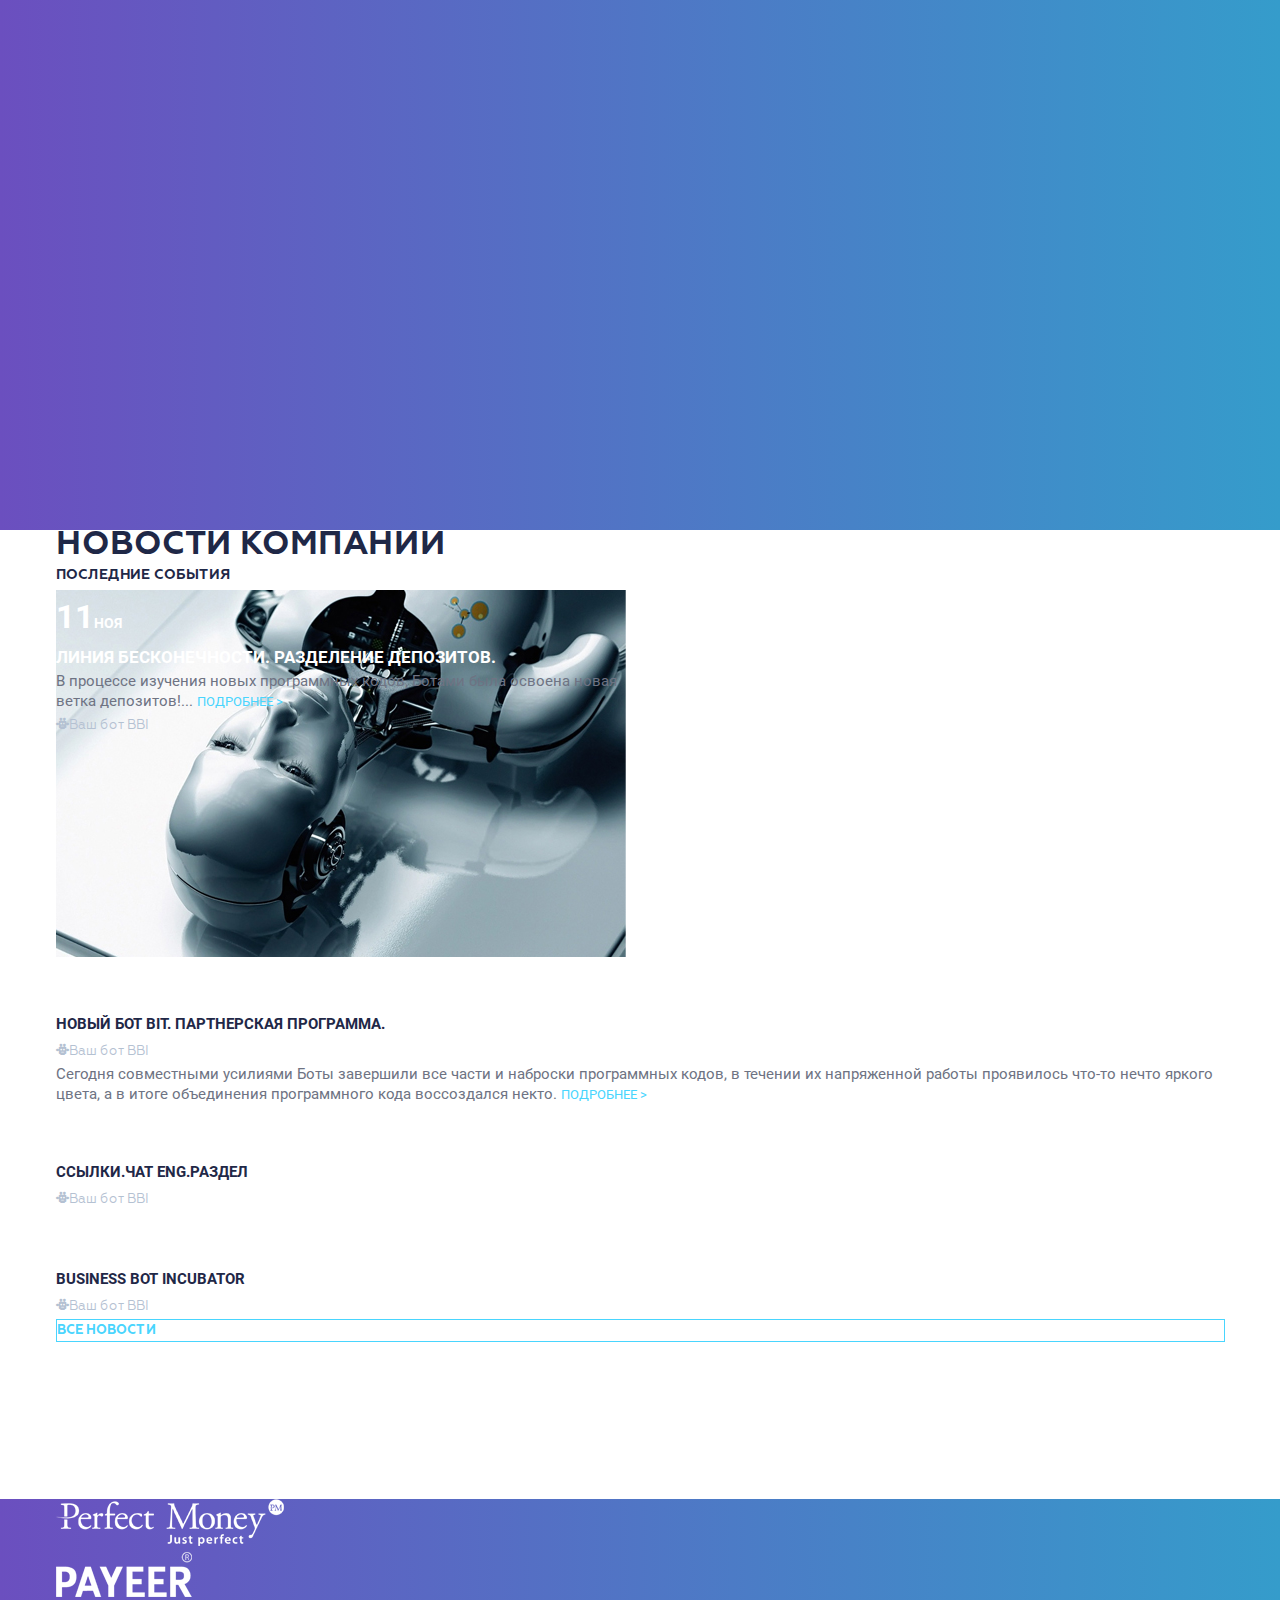
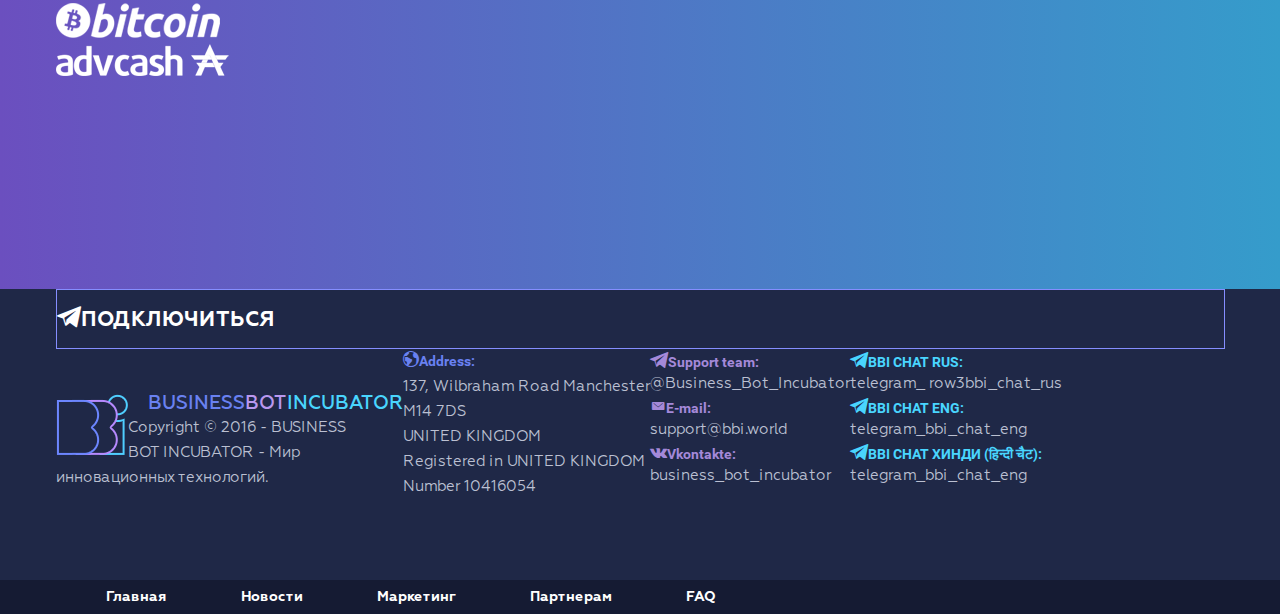
==== commit 8e366ef5: "Add files via upload" ====
--- a/main.html
+++ b/main.html
@@ -8,30 +8,30 @@
     <link rel="stylesheet" href="css/style.css">
 </head>
 <body>
-<header>
-    <div class="container">
-        <div class="topHeader">
-            <div class="logo">
-                <div>
+<div class="bodyWrap">
+    <header>
+        <div class="container">
+            <div class="topHeader cfix">
+                <div class="logo cfix">
                     <img src="img/png/logoLetters.png" alt="">
                     <div class="logoWords">
-                        <span>BUSINESS</span><span>BOT</span><span>INCUBATOR</span>
-                    </div>
-                </div>
-            </div>
-            <div class="menu">
-                <ul>
+                        <span>BUSINESS<br></span><span>BOT<br></span><span>INCUBATOR</span>
+                    </div>
+                </div>
+                <ul class="menu">
                     <li><a href="main.html">Главная</a></li>
                     <li><a href="news.html">Новости</a></li>
                     <li><a href="marketing.html">Маркетинг</a></li>
                     <li><a href="partners.html">Партнерам</a></li>
                     <li><a href="faq.html">FAQ</a></li>
                 </ul>
-            </div>
-            <div class="lang">
-            </div>
-            <div class="connect">
-                <span class="icon-telegram"></span><a href="#">Подключиться</a>
+                <div class="langConnect">
+                    <div class="lang" style="background-image: url(img/jpg/rus.jpg)">
+                    </div>
+                    <div class="connect">
+                        <span class="icon-telegram"></span><a href="#">Подключиться</a>
+                    </div>
+                </div>
             </div>
             <div class="banner">
                 <div>
@@ -42,79 +42,88 @@
                     </div>
                 </div>
             </div>
-        </div>
-    </div>
-</header>
-<div class="content">
-    <div class="rates">
-        <div class="lineChange">
-            <div class="container">
-                <div class="profitLine">
-                    <span class="firstLine">Линия</span>
-                    <span class="secondLine">Прибыли</span>
-                </div>
-                <div class="stabLine">
-                    <span class="firstLine">Линия</span>
-                    <span class="secondLine">Стабильности</span>
-                </div>
-                <div class="infLine">
-                    <span class="firstLine">Линия</span>
-                    <span class="secondLine">Бесконечноти</span>
-                </div>
-            </div>
-        </div>
-        <div class="ratesItems">
-            <div class="container">
-                <div class="card">
-                    <div class="cardHeader1"><span class="icon-robot"></span><span class="cardName">TEST</span></div>
-                    <div class="percent"><span>1.0%<span>В сутки</span> </span></div>
-                    <div class="itemsContent">
-                        <div><span>Срок: 15 дней</span></div>
-                        <div><span>Min - Max: 5$ - 50$</span></div>
-                        <div><span>Прибыль: 115%</span></div>
-                        <div class="upgrade">
-                            <span>Бонустный апгрейд: <span>0.05%</span></span>
-                            <a href="">Подключиться</a>
-                        </div>
-                    </div>
-                </div>
-                <div class="card">
-                    <div class="cardHeader2"><span class="icon-robot"></span><span class="cardName">POWER</span></div>
-                    <div class="percent"><span>1.5%<span>В сутки</span> </span></div>
-                    <div class="itemsContent">
-                        <div><span>Срок: 30 дней</span></div>
-                        <div><span>Min - Max: 51$ - 100$</span></div>
-                        <div><span>Прибыль: 145%</span></div>
-                        <div class="upgrade">
-                            <span>Бонустный апгрейд: 0.20%</span>
-                            <a href="">Подключиться</a>
-                        </div>
-                    </div>
-                </div>
-                <div class="card">
-                    <div class="cardHeader3"><span class="icon-robot"></span><span class="cardName">ULTIMATUM</span>
-                    </div>
-                    <div class="percent"><span>2.0%<span>В сутки</span> </span></div>
-                    <div class="itemsContent">
-                        <div><span>Срок: 40 дней</span></div>
-                        <div><span>Min - Max: 101$ - 500$</span></div>
-                        <div><span>Прибыль: 190%</span></div>
-                        <div class="upgrade">
-                            <span>Бонустный апгрейд: 0.50%</span>
-                            <a href="">Подключиться</a>
-                        </div>
-                    </div>
-                </div>
-                <div class="card">
-                    <div class="cardHeader4"><span class="icon-robot"></span><span class="cardName">BIT</span></div>
-                    <div class="percent"><span>1.0%<span>В сутки</span> </span></div>
-                    <div class="itemsContent">
-                        <div><span>Срок: 40 дней</span></div>
-                        <div><span>Min - Max: 0.015 btc - 0.140 btc</span></div>
-                        <div><span>Прибыль: 115%</span></div>
-                        <div class="upgrade">
-                            <span>Бонустный апгрейд: 0.10%</span>
-                            <a href="">Подключиться</a>
+
+        </div>
+    </header>
+    <div class="content">
+        <div class="rates">
+            <div class="lineChange">
+                <div class="container">
+                    <div class="lineItems">
+                        <div class="line profitLine">
+                            <span class="firstLine">Линия</span>
+                            <span class="secondLine">Прибыли</span>
+                        </div>
+                        <div class="line stabLine">
+                            <span class="firstLine">Линия</span>
+                            <span class="secondLine">Стабильности</span>
+                        </div>
+                        <div class="line infLine">
+                            <span class="firstLine">Линия</span>
+                            <span class="secondLine">Бесконечности</span>
+                        </div>
+                    </div>
+                </div>
+            </div>
+            <div class="ratesItems">
+                <div class="container cfix">
+                    <div class="cardsWrapper">
+                        <div class="card">
+                            <div class="cardHeader"><span class="icon-robot"></span><span class="cardName">TEST</span>
+                            </div>
+                            <div class="percent"><span>1.0%<span>В сутки</span> </span></div>
+                            <div class="itemsContent">
+                                <div><span>Срок: 15 дней</span></div>
+                                <div><span>Min - Max: 5$ - 50$</span></div>
+                                <div><span>Прибыль: 115%</span></div>
+                                <div class="upgrade">
+                                    <span>Бонустный апгрейд: <span>0.05%</span></span>
+                                    <div><a href="">Подключиться</a></div>
+                                </div>
+                            </div>
+                        </div>
+                        <div class="card">
+                            <div class="cardHeader"><span class="icon-robot"></span><span class="cardName">POWER</span>
+                            </div>
+                            <div class="percent"><span>1.5%<span>В сутки</span> </span></div>
+                            <div class="itemsContent">
+                                <div><span>Срок: 30 дней</span></div>
+                                <div><span>Min - Max: 51$ - 100$</span></div>
+                                <div><span>Прибыль: 145%</span></div>
+                                <div class="upgrade">
+                                    <span>Бонустный апгрейд: 0.20%</span>
+                                    <div><a href="">Подключиться</a></div>
+                                </div>
+                            </div>
+                        </div>
+                        <div class="card">
+                            <div class="cardHeader"><span class="icon-robot"></span><span
+                                    class="cardName">ULTIMATUM</span>
+                            </div>
+                            <div class="percent"><span>2.0%<span>В сутки</span> </span></div>
+                            <div class="itemsContent">
+                                <div><span>Срок: 40 дней</span></div>
+                                <div><span>Min - Max: 101$ - 500$</span></div>
+                                <div><span>Прибыль: 190%</span></div>
+                                <div class="upgrade">
+                                    <span>Бонустный апгрейд: 0.50%</span>
+                                    <div><a href="">Подключиться</a></div>
+                                </div>
+                            </div>
+                        </div>
+                        <div class="card">
+                            <div class="cardHeader"><span class="icon-robot"></span><span class="cardName">BIT</span>
+                            </div>
+                            <div class="percent"><span>1.0%<span>В сутки</span> </span></div>
+                            <div class="itemsContent">
+                                <div><span>Срок: 40 дней</span></div>
+                                <div><span>Min - Max: 0.015 btc - 0.140 btc</span></div>
+                                <div><span>Прибыль: 115%</span></div>
+                                <div class="upgrade">
+                                    <span>Бонустный апгрейд: 0.10%</span>
+                                    <div><a href="">Подключиться</a></div>
+                                </div>
+                            </div>
                         </div>
                     </div>
                 </div>
@@ -321,26 +330,26 @@
             </div>
         </div>
     </div>
-</div>
-<footer>
-    <div class="container"><div class="connectWhite"><span class="icon-telegram"></span><a href="">Подключиться</a></div>
-        <div class="topFooter cfix">
-            <div class="copyright">
-                <div class="logo">
+    <footer>
+        <div class="container">
+            <div class="connectWhite"><span class="icon-telegram"></span><a href="">Подключиться</a></div>
+            <div class="topFooter cfix">
+                <div class="copyright">
+                    <div class="logo">
                         <img src="img/png/logoLetters.png" alt="">
                         <div class="logoWords">
                             <span>BUSINESS</span><span>BOT</span><span>INCUBATOR</span>
-                    </div>
-                </div>
-                <div>
+                        </div>
+                    </div>
+                    <div>
                 <span class="footerInfo">
                 Copyright © 2016 - BUSINESS <br>BOT INCUBATOR - Мир <br>инновационных технологий.
                 </span>
-                </div>
-            </div>
-            <div class="address">
-                <span class="icon-earth row1"></span><span class="footerInfoTitle row1">Address: <br></span>
-                <div>
+                    </div>
+                </div>
+                <div class="address">
+                    <span class="icon-earth row1"></span><span class="footerInfoTitle row1">Address: <br></span>
+                    <div>
                 <span class="footerInfo">
                     137, Wilbraham Road Manchester<br>
                     M14 7DS<br>
@@ -348,59 +357,61 @@
                     Registered in UNITED KINGDOM<br>
                     Number 10416054
                 </span>
-                </div>
-            </div>
-            <div class="social cfix">
-                <div>
-                    <ul>
-                        <li>
-                            <span class="icon-telegram row2"></span><span
-                                class="footerInfoTitle row2">Support team:<br></span>
-                            <span class="footerInfo">@Business_Bot_Incubator</span>
-                        </li>
-                        <li>
-                            <span class="icon-mail-envelope-closed row2"></span><span
-                                class="footerInfoTitle row2">E-mail:<br></span>
-                            <span class="footerInfo">support@bbi.world</span>
-                        </li>
-                        <li>
-                            <span class="icon-vk row2"></span><span class="footerInfoTitle row2">Vkontakte:<br></span>
-                            <span class="footerInfo">business_bot_incubator</span>
-                        </li>
-                    </ul>
-                </div>
-                <div>
-                    <ul>
-                        <li>
-                            <span class="icon-telegram row3"></span><span
-                                class="footerInfoTitle row3">BBI CHAT RUS:<br></span>
-                            <span class="footerInfo">telegram_ row3bbi_chat_rus</span>
-                        </li>
-                        <li>
-                            <span class="icon-telegram row3"></span><span
-                                class="footerInfoTitle row3">BBI CHAT ENG:<br></span>
-                            <span class="footerInfo">telegram_bbi_chat_eng</span>
-                        </li>
-                        <li>
-                            <span class="icon-telegram row3"></span><span class="footerInfoTitle row3">BBI CHAT ХИНДИ (हिन्दी चैट):<br></span>
-                            <span class="footerInfo">telegram_bbi_chat_eng</span>
-                        </li>
-                    </ul>
-                </div>
-            </div>
-        </div>
-    </div>
-    <div class="menu">
-        <div class="container">
-            <ul>
-                <li><a href="main.html">Главная</a></li>
-                <li><a href="news.html">Новости</a></li>
-                <li><a href="marketing.html">Маркетинг</a></li>
-                <li><a href="partners.html">Партнерам</a></li>
-                <li><a href="faq.html">FAQ</a></li>
-            </ul>
-        </div>
-    </div>
-</footer>
+                    </div>
+                </div>
+                <div class="social cfix">
+                    <div>
+                        <ul>
+                            <li>
+                                <span class="icon-telegram row2"></span><span
+                                    class="footerInfoTitle row2">Support team:<br></span>
+                                <span class="footerInfo">@Business_Bot_Incubator</span>
+                            </li>
+                            <li>
+                                <span class="icon-mail-envelope-closed row2"></span><span
+                                    class="footerInfoTitle row2">E-mail:<br></span>
+                                <span class="footerInfo">support@bbi.world</span>
+                            </li>
+                            <li>
+                                <span class="icon-vk row2"></span><span
+                                    class="footerInfoTitle row2">Vkontakte:<br></span>
+                                <span class="footerInfo">business_bot_incubator</span>
+                            </li>
+                        </ul>
+                    </div>
+                    <div>
+                        <ul>
+                            <li>
+                                <span class="icon-telegram row3"></span><span
+                                    class="footerInfoTitle row3">BBI CHAT RUS:<br></span>
+                                <span class="footerInfo">telegram_ row3bbi_chat_rus</span>
+                            </li>
+                            <li>
+                                <span class="icon-telegram row3"></span><span
+                                    class="footerInfoTitle row3">BBI CHAT ENG:<br></span>
+                                <span class="footerInfo">telegram_bbi_chat_eng</span>
+                            </li>
+                            <li>
+                                <span class="icon-telegram row3"></span><span class="footerInfoTitle row3">BBI CHAT ХИНДИ (हिन्दी चैट):<br></span>
+                                <span class="footerInfo">telegram_bbi_chat_eng</span>
+                            </li>
+                        </ul>
+                    </div>
+                </div>
+            </div>
+        </div>
+        <div class="menu">
+            <div class="container">
+                <ul>
+                    <li><a href="main.html">Главная</a></li>
+                    <li><a href="news.html">Новости</a></li>
+                    <li><a href="marketing.html">Маркетинг</a></li>
+                    <li><a href="partners.html">Партнерам</a></li>
+                    <li><a href="faq.html">FAQ</a></li>
+                </ul>
+            </div>
+        </div>
+    </footer>
+</div>
 </body>
 </html>--- a/css/style.css
+++ b/css/style.css
@@ -7,96 +7,245 @@
     font-family: "Geometria";
     background-color: #f0f4f7;
     color: #1f2847;
-}
-
-h1,h2,h3,h4,h5,h6,p {
+    max-width: 1920px;
+    min-width: 1200px;
+}
+.bodyWrap{
+    overflow: hidden
+}
+
+h1, h2, h3, h4, h5, h6, p {
     margin: 0;
 }
-ul{
+
+ul {
     margin: 0;
     padding: 0;
     list-style-type: none;
 }
-.cfix::after{
+
+.cfix::after {
     content: '';
     display: block;
     clear: both;
 }
+
 .container {
     width: 1169px;
     margin: 0 auto;
     padding: 0;
-}
-header  {
-    height: 916px;
-    background-color: #1f2847;
-    box-shadow: inset 102px 102px 204px 15px rgba(23,31,58,1),
-                inset -102px 102px 204px 15px rgba(23,31,58,1);
+
+}
+/*Хэдер начало*/
+header {
+    height: 1040px;
+    background: rgb(62, 80, 141); /* Old browsers */
+    background: -moz-radial-gradient(center, ellipse cover, rgba(62, 80, 141, 1) 0%, rgba(24, 32, 59, 1) 62%, rgba(24, 32, 59, 1) 62%, rgba(24, 32, 59, 1) 88%); /* FF3.6-15 */
+    background: -webkit-radial-gradient(center, ellipse cover, rgba(62, 80, 141, 1) 0%, rgba(24, 32, 59, 1) 62%, rgba(24, 32, 59, 1) 62%, rgba(24, 32, 59, 1) 88%); /* Chrome10-25,Safari5.1-6 */
+    filter: progid:DXImageTransform.Microsoft.gradient(startColorstr='#3e508d', endColorstr='#18203b', GradientType=1); /* IE6-9 fallback on horizontal gradient */
+    background: url("../img/png/hand_header.png") no-repeat left bottom,
+    url("../img/png/left_line3.png") no-repeat left -573px top -200px,
+    url("../img/png/hand_header.png") no-repeat left bottom,
+    url("../img/png/left_line2.png") no-repeat left -607px top -238px,
+    url("../img/png/left_line1.png") no-repeat left -733px top -272px,
+    url("../img/png/header_left_lines.png") no-repeat left bottom -28px,
+    url("../img/png/header_right_lines.png") no-repeat right bottom -159px,
+    radial-gradient(ellipse at center, rgba(62, 80, 141, 1) 0%, rgba(24, 32, 59, 1) 62%, rgba(24, 32, 59, 1) 62%, rgba(24, 32, 59, 1) 88%); /* W3C, IE10+, FF16+, Chrome26+, Opera12+, Safari7+ */
+}
+.logo{
+    margin-top: 45px;
+}
+.menu{
+    margin-top: 81px;
+}
+.logo>*{
+    float: left;
+}
+.logoWords{
+    margin-left: 20px;
+}
+.logoWords span:nth-child(1), .companyName span:nth-child(1) {
+    color: #6981f1;
+}
+
+.logoWords span:nth-child(2), .companyName span:nth-child(2) {
+    color: #b998ef;
+}
+
+.logoWords span:nth-child(3), .companyName span:nth-child(3) {
+    color: #49d5fe;
+}
+
+.topHeader>*{
+    float: left;
+    vertical-align: center;
 }
 .menu a {
     font-size: 14px;
-    line-height: 17px;
     color: #ffffff;
     text-decoration: none;
     font-weight: 700;
 }
+.menu li {
+    display: inline-block;
+    padding: 7px 20px;
+    position: relative;
+    margin-left: 30px;
+}
+/*Ховер у меню*/
 .menu a:hover {
     color: #b998ef;
 }
 
-.logoWords span{
+.menu a:hover::before{
+    display: block;
+    content: '';
+    position: absolute;
+    border: 1px solid #b998ef;
+    border-right-color: transparent;
+    border-bottom-color: transparent;
+    width: 17px;
+    height: 17px;
+    top: 0;
+    left: 0;
+    z-index: 2;
+    color: #b998ef;
+}
+.menu a:hover::after{
+    display: block;
+    content: '';
+    position: absolute;
+    border: 1px solid #b998ef;
+    border-left-color: transparent;
+    border-top-color: transparent;
+    width: 17px;
+    height: 17px;
+    bottom: 0;
+    right: 0;
+    z-index: 2;
+}
+/*Ховер у меню конец*/
+
+.logoWords span {
     font-size: 19px;
     line-height: 20px;
     font-weight: 500;
 }
-.logoWords span:nth-child(1), .companyName span:nth-child(1){
-    color: #6981f1;
-}
-.logoWords span:nth-child(2), .companyName span:nth-child(2){
-    color: #b998ef;
-}
-.logoWords span:nth-child(3), .companyName span:nth-child(3){
+.lang{
+    width: 97px;
+    height: 33px;
+    background:no-repeat #2f3753  left  5px top 6px;
+    border: 1px solid #4e566e;
+
+}
+.topHeader .connect{
+    position: relative;
+    padding: 11px 18px 11px 44px;
+}
+.topHeader span[class='icon-telegram']{
+    position: absolute;
+    left:16px;
+}
+
+.icon-telegram {
     color: #49d5fe;
 }
-.icon-telegram{
-     color: #49d5fe;
- }
-.connect a{
+.langConnect>*{
+    display: block;
+}
+.connect a {
     color: #49d5fe;
     text-decoration: none;
     font-weight: 700;
     font-size: 14px;
     text-transform: uppercase;
 }
-.banner .connect>*{
+
+.banner .connect > * {
     font-size: 18px;
 }
+
 .connect {
     border: 1px solid #49d5fe;
 }
+
 .connectWhite {
-    border: 1px  solid #858eff;
-}
+    border: 1px solid #858eff;
+}
+
 .companyName span {
     font-weight: 900;
     font-size: 120px;
     line-height: 54px;
 }
-div+h1 {
+
+div + h1 {
     font-size: 33px;
     line-height: 60px;
     font-weight: 700;
     color: #ffffff;
 }
-.rates{
-    height: 927px;
-}
+
+/*Хэдер конец*/
+
+/*3 блока выбора линий начало*/
+.lineItems {
+    height: 152px;
+    margin-top: -130px;
+    display: table;
+    width: 100%;
+}
+.line {
+    display: table-cell;
+    width: 33.3333%;
+    cursor: pointer;
+
+    height: inherit;
+    text-align: center;
+    padding-top: 42px;
+    -webkit-box-shadow: inset -33px -33px 153px -36px rgba(0, 0, 0, 0.75);
+    -moz-box-shadow: inset -33px -33px 153px -36px rgba(0, 0, 0, 0.75);
+    box-shadow: inset -33px -33px 153px -36px rgba(0, 0, 0, 0.75);
+    position: relative;
+    z-index: 4;
+}
+
+.line:nth-child(1):after {
+    content: '';
+    display: block;
+    position: absolute;
+    bottom: 22px;
+    z-index: 3;
+    left: 50%;
+    background: url("../img/png/main_header_lines_right2.png")no-repeat,
+    url("../img/png/main_header_lines_right5.png") no-repeat;
+    height: 347px;
+    width: 1628px;
+}
+
+.line span {
+    display: block;
+}
+
+.line:nth-child(1) {
+    background-color: #6980f0;
+}
+
+.line:nth-child(2) {
+    background-color: #af82f6;
+}
+
+.line:nth-child(3) {
+    background-color: #4fceff;
+}
+
 .firstLine {
     font-weight: 500;
     font-size: 17px;
     color: #ffffff;
     text-transform: uppercase;
 }
+
 .secondLine {
     font-weight: 700;
     font-size: 21px;
@@ -104,45 +253,108 @@
     color: #ffffff;
     text-transform: uppercase;
 }
-.ratesItems .cardName{
+/*3 блока выбора линий конец*/
+
+/*4 блока с тарифами начало*/
+.rates {
+    height: 927px;
+}
+.ratesItems {
+    margin-top: -22px;
+    background-color: #f0f4f7;
+}
+.itemsContent{
+    display: grid;
+    grid-template-rows: repeat(3,1fr) 134px;
+}
+.card {
+    border:  1px solid #cfd7dd;
+    background-color: #ffffff;
+    display: grid;
+    grid-template-rows: 138px 121px auto;
+    text-align: center;
+}
+.cardsWrapper{
+    display: grid;
+    grid-template-columns: repeat(4,1fr);
+    grid-auto-rows: minmax(539px,max-content);
+    grid-gap: 31px;
+    margin-top: 132px;
+}.card span{
+     vertical-align: middle;
+ }
+ .itemsContent>div:nth-child(odd){
+     background-color: #f0f4f7;
+ }
+ .upgrade div{
+     width: 232px;
+     height: 50px;
+     margin: auto;
+ }
+ .card:nth-child(1) .upgrade div{
+     background-color: #637ae2;
+ }
+.ratesItems .cardName {
     font-size: 17px;
     font-weight: 500;
 }
-.cardHeader1{
+.ratesItems span[class='icon-robot']{
+    font-size: 60px;
+    margin-top: 16px;
+}
+.cardHeader{
+    background-color: #1f2847;
+    display: grid;
+ }
+.card:first-child .cardHeader{
     color: #6e87fa;
 }
-.cardHeader2{
+
+.card:nth-child(2) .cardHeader {
     color: #858eff;
 }
-.cardHeader3 {
+
+.card:nth-child(3) .cardHeader {
     color: #af82f6;
 }
-.cardHeader4 {
+.card:nth-child(4) .cardHeader {
     color: #4fceff;
 }
+
+.card {
+    float: left;
+    display: block;
+}
 .card .percent  {
     font-family: Roboto;
     font-weight: 900;
-}
+    padding: 30px;
+}
+
 .card .percent span {
     font-size: 45px;
     color: #000;
 }
-.card  .percent span>span {
+
+.card .percent span > span {
     font-size: 15px;
 }
+
 .card .itemsContent span {
     font-family: Roboto;
     font-size: 15px;
     line-height: 48px;
 }
-.card .upgrade span  {
-    font-weight: 700;
-}
-.card .upgrade span>span{
+
+.card .upgrade span {
+    font-weight: 700;
+}
+
+.card .upgrade span > span {
     font-size: 21px;
 }
-.card .upgrade  a {
+
+.card .upgrade a {
     text-decoration: none;
     color: #ffffff;
     text-transform: uppercase;
@@ -150,51 +362,52 @@
     line-height: 54px;
     font-weight: 700;
 }
-.card:nth-child(1) .upgrade a {
-    background-color: #637ae2;
-}
-.card:nth-child(2) .upgrade a {
-    background-color: #858eff;
-}
-.card:nth-child(3) .upgrade a {
-    background-color: #af82f6;
-}
-.card:nth-child(4) .upgrade a {
-    background-color: #4fceff;
-}
+
+
+
 .card:nth-child(1) .upgrade span {
-     color: #5a6fcf;
- }
+    color: #5a6fcf;
+}
+
 .card:nth-child(2) .upgrade span {
     color: #6a86f1;
 }
-.card:nth-child(3) .upgrade span{
+
+.card:nth-child(3) .upgrade span {
     color: #a773f7;
 }
+
 .card:nth-child(4) .upgrade span {
     color: #33c1f7;
 }
+/*4 блока с тарифами конец*/
+
+/*Калькулятор начало*/
 .calculator {
     height: 785px;
     background: linear-gradient(to left, #359ccb, #6b4fbf);
 }
+
 .calculator h2 {
     color: #ffffff;
     font-size: 37px;
     line-height: 54px;
 }
+
 .calculator h4 {
     color: #ffffff;
     font-size: 14px;
     line-height: 54px;
     text-transform: uppercase;
 }
+
 .calculator h3 {
     color: #ffffff;
     font-size: 21px;
     line-height: 54px;
     text-transform: uppercase;
 }
+
 .calculator .profit span {
     font-size: 70px;
     line-height: 34px;
@@ -202,25 +415,32 @@
     font-family: Roboto;
     font-weight: 900;
 }
-.connectWhite>*{
+
+.connectWhite > * {
     font-size: 21px;
     line-height: 54px;
     color: #ffffff;
     text-decoration: none;
     text-transform: uppercase;
 }
-.connectWhite a{
-    font-weight: 700;
-}
-.certificate  {
+
+.connectWhite a {
+    font-weight: 700;
+}
+/*Калькулятор конец*/
+
+/*Сертификат начало*/
+.certificate {
     background-color: #ffffff;
     height: 742px;
 }
-.certificate .certTitle>span {
+
+.certificate .certTitle > span {
     font-size: 177px;
     line-height: 54px;
     font-weight: 800;
 }
+
 .certificate h2 {
     font-size: 33px;
     line-height: 54px;
@@ -233,82 +453,106 @@
     font-size: 17px;
     line-height: 30px;
 }
-.certificate p>span {
-    font-weight: 700;
-}
+
+.certificate p > span {
+    font-weight: 700;
+}
+
 .certificate img {
     border: 1px solid #1f2847;
     padding: 30px;
 }
+
+/*Сертификат конец*/
+
+/*Преимущества начало*/
 .advantages {
     height: 1167px;
     background-color: #f0f4f7;
 }
+
 .advantages h2, .advantages h4 {
     line-height: 30px;
     text-transform: uppercase;
 }
+
 .advantages p {
     font-family: Roboto;
     font-weight: 300;
     font-size: 17px;
     line-height: 30px;
 }
+
 .advantages h3 {
     font-family: Roboto;
     font-size: 21px;
     line-height: 27px;
     font-weight: 400;
 }
+
 .advantages .logoWords span {
     font-weight: 700;
     font-size: 18px;
     line-height: 19px;
 }
-.advantages ul span:not([class^="icon"]){
+
+.advantages ul span:not([class^="icon"]) {
     font-size: 15px;
     line-height: 24px;
     font-family: Roboto;
     font-weight: 700;
 }
-.advantages span[class^="icon"]{
+
+.advantages span[class^="icon"] {
     font-size: 43px;
 }
+/*Преимущества конец*/
+
+/*Партнёрская программа начало*/
 .partnersProgram {
     background: linear-gradient(to left, #359ccb, #6b4fbf);
     height: 799px;
 }
+
 .partnersProgram h2 {
     color: #ffffff;
     text-transform: uppercase;
     font-size: 33px;
     line-height: 30px;
 }
+
 .affItems p {
     font-family: Roboto;
     font-size: 15px;
     line-height: 22px;
     color: #ffffff;
 }
-.affItems p>span {
+
+.affItems p > span {
     font-weight: 700;
     font-size: 33px;
     line-height: 36px;
 }
+/*Партнёрская программа конец*/
+
+/*Новости начало*/
 .news {
     height: 969px;
     background-color: #ffffff;
 }
+
 .news h2 {
     text-transform: uppercase;
     font-size: 33px;
     line-height: 30px;
 }
+
 .news h4 {
     font-size: 14px;
     line-height: 30px;
     text-transform: uppercase;
 }
+
 .date {
     font-family: Roboto;
     font-weight: 700;
@@ -317,6 +561,7 @@
     text-transform: uppercase;
     color: #ffffff;
 }
+
 .news h3 {
     font-size: 17px;
     line-height: 27px;
@@ -324,24 +569,29 @@
     font-weight: 700;
     text-transform: uppercase;
 }
+
 .news .newsItems h3 {
     font-size: 15px;
 }
+
 .news .current_news {
     background-repeat: no-repeat;
     width: 570px;
     height: 367px;
     background-position: right center;
 }
+
 .news .current_news h3 {
     color: #ffffff;
 }
+
 .news p {
     font-family: Roboto;
     font-size: 15px;
     line-height: 20px;
     color: #6e7383;
 }
+
 .news a {
     color: #49d5fe;
     text-transform: uppercase;
@@ -349,85 +599,113 @@
     line-height: 20px;
     text-decoration: none;
 }
+
 .news .current_news p {
     line-height: 20px;
 }
+
 .news span:not([class^="date"]) {
     color: #b4c1d2;
     font-size: 13px;
     line-height: 24px;
 }
-.newsList .date>span {
+
+.newsList .date > span {
     font-size: 14px;
     line-height: 20px;
     color: #ffffff;
 }
+
+/*Новости конец*/
+
+/*Способы оплаты*/
 .payments {
     background: linear-gradient(to left, #359ccb, #6b4fbf);
     height: 390px;
 }
-footer{
+/*Способы оплаты конец*/
+
+/*Футер*/
+
+footer {
     background-color: #1f2847;
 }
-footer .menu{
+
+footer .menu {
     background-color: #151b33;
 }
-footer .connect *{
+
+footer .connect * {
     color: #ffffff;
     font-size: 21px;
     font-weight: 700;
     line-height: 54px;
 }
+
 .footerInfo {
     font-size: 15px;
     line-height: 25px;
     color: #bbc0d2;
 }
+
 .social span {
     line-height: 22px;
 }
+
 .footerInfoTitle {
     font-size: 14px;
     line-height: 25px;
     font-family: Roboto;
     font-weight: 700;
 }
+
 footer .address .row1 {
     color: #6981f1;
 }
+
 footer .social .row2 {
     color: #a489d9;
 }
+
 footer .social .row3 {
     color: #49d5fe;
 }
-.topFooter>div{
+
+.topFooter > div {
     display: block;
     float: left;
 }
-.topFooter .social>div{
+
+.topFooter .social > div {
     display: block;
     float: left;
 }
-h1{
+
+h1 {
     font-size: 55px;
     line-height: 60px;
     font-weight: 700;
     color: #ffffff;
 }
+
 .newsMore {
     font-size: 31px;
     line-height: 54px;
     height: auto;
 }
-.newsMore p{
+
+.newsMore p {
     line-height: 22px;
-}.affiliate {
-     background-color: #f0f4f7;
- }
- .referralItems{
-     background-color: #1f2847;
- }
- .referralItems  p {
-     color: #9da4bd;
- }+}
+
+.affiliate {
+    background-color: #f0f4f7;
+}
+
+.referralItems {
+    background-color: #1f2847;
+}
+
+.referralItems p {
+    color: #9da4bd;
+}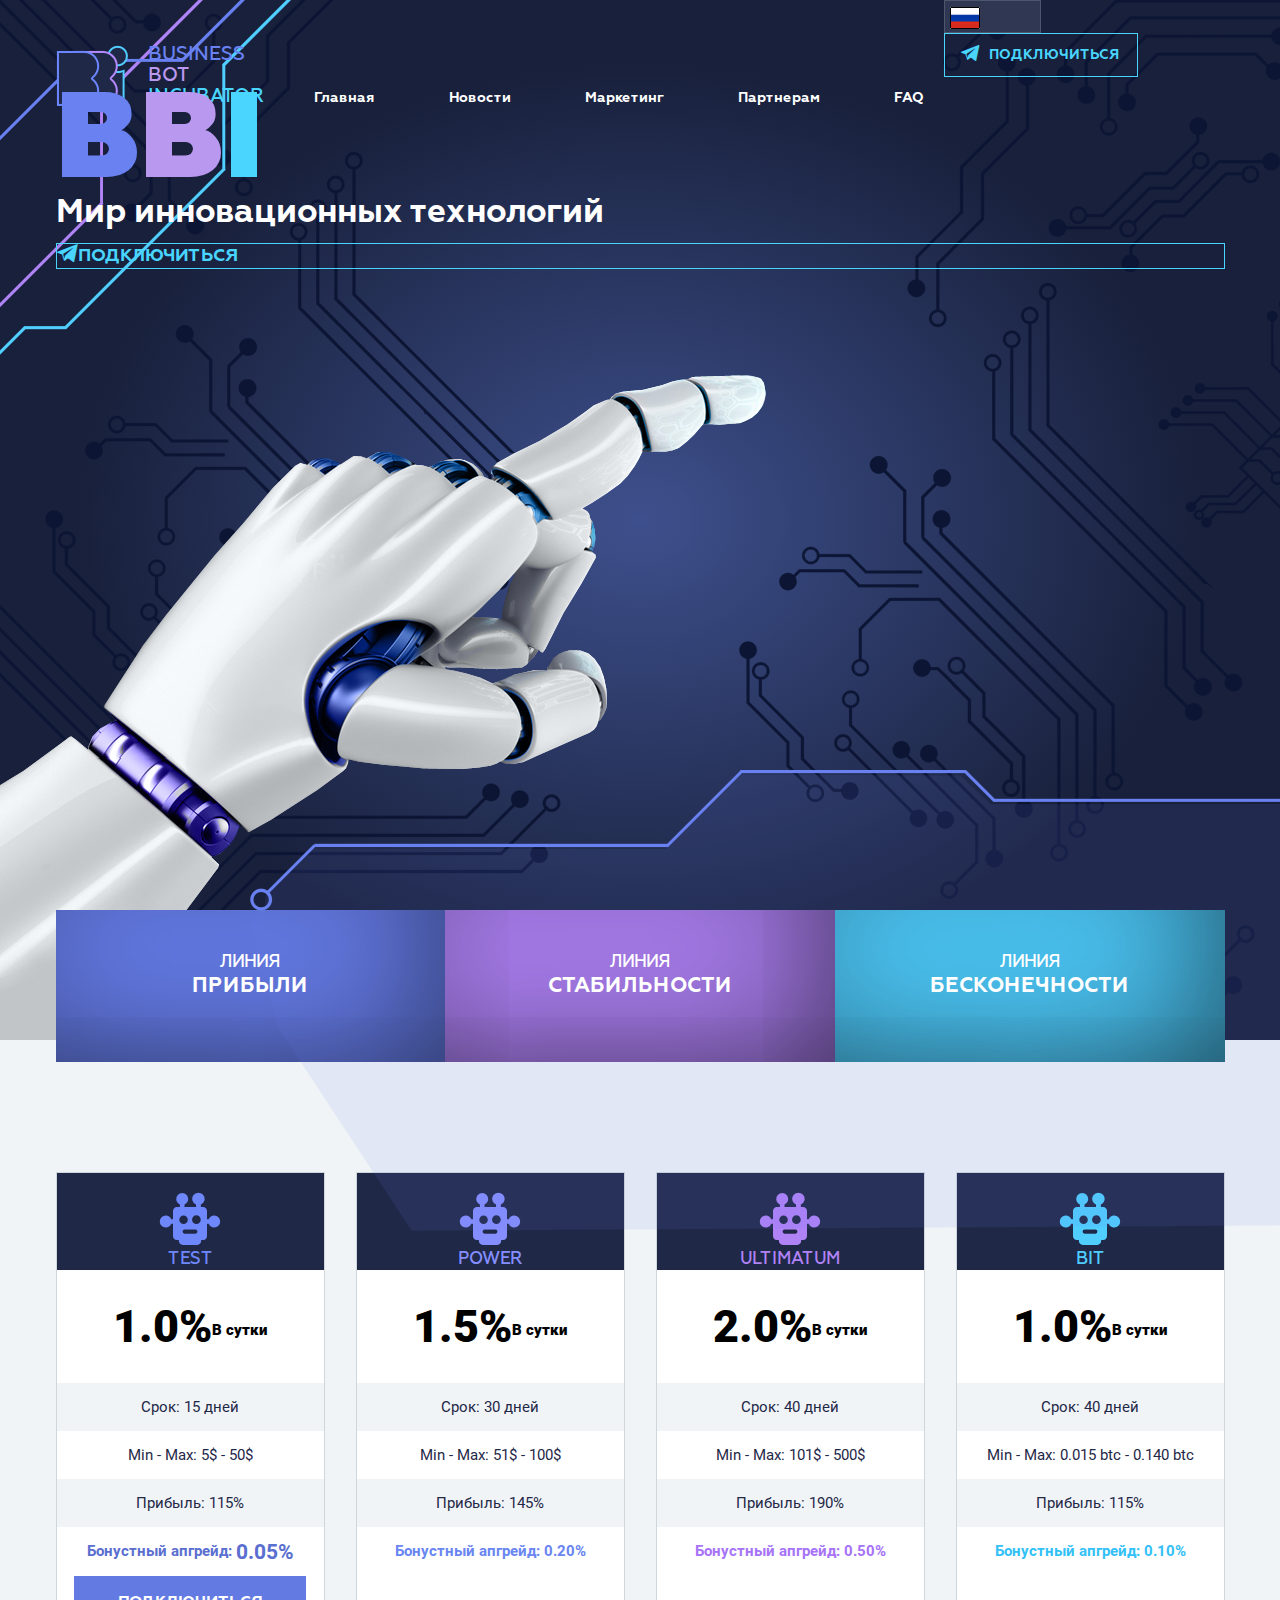
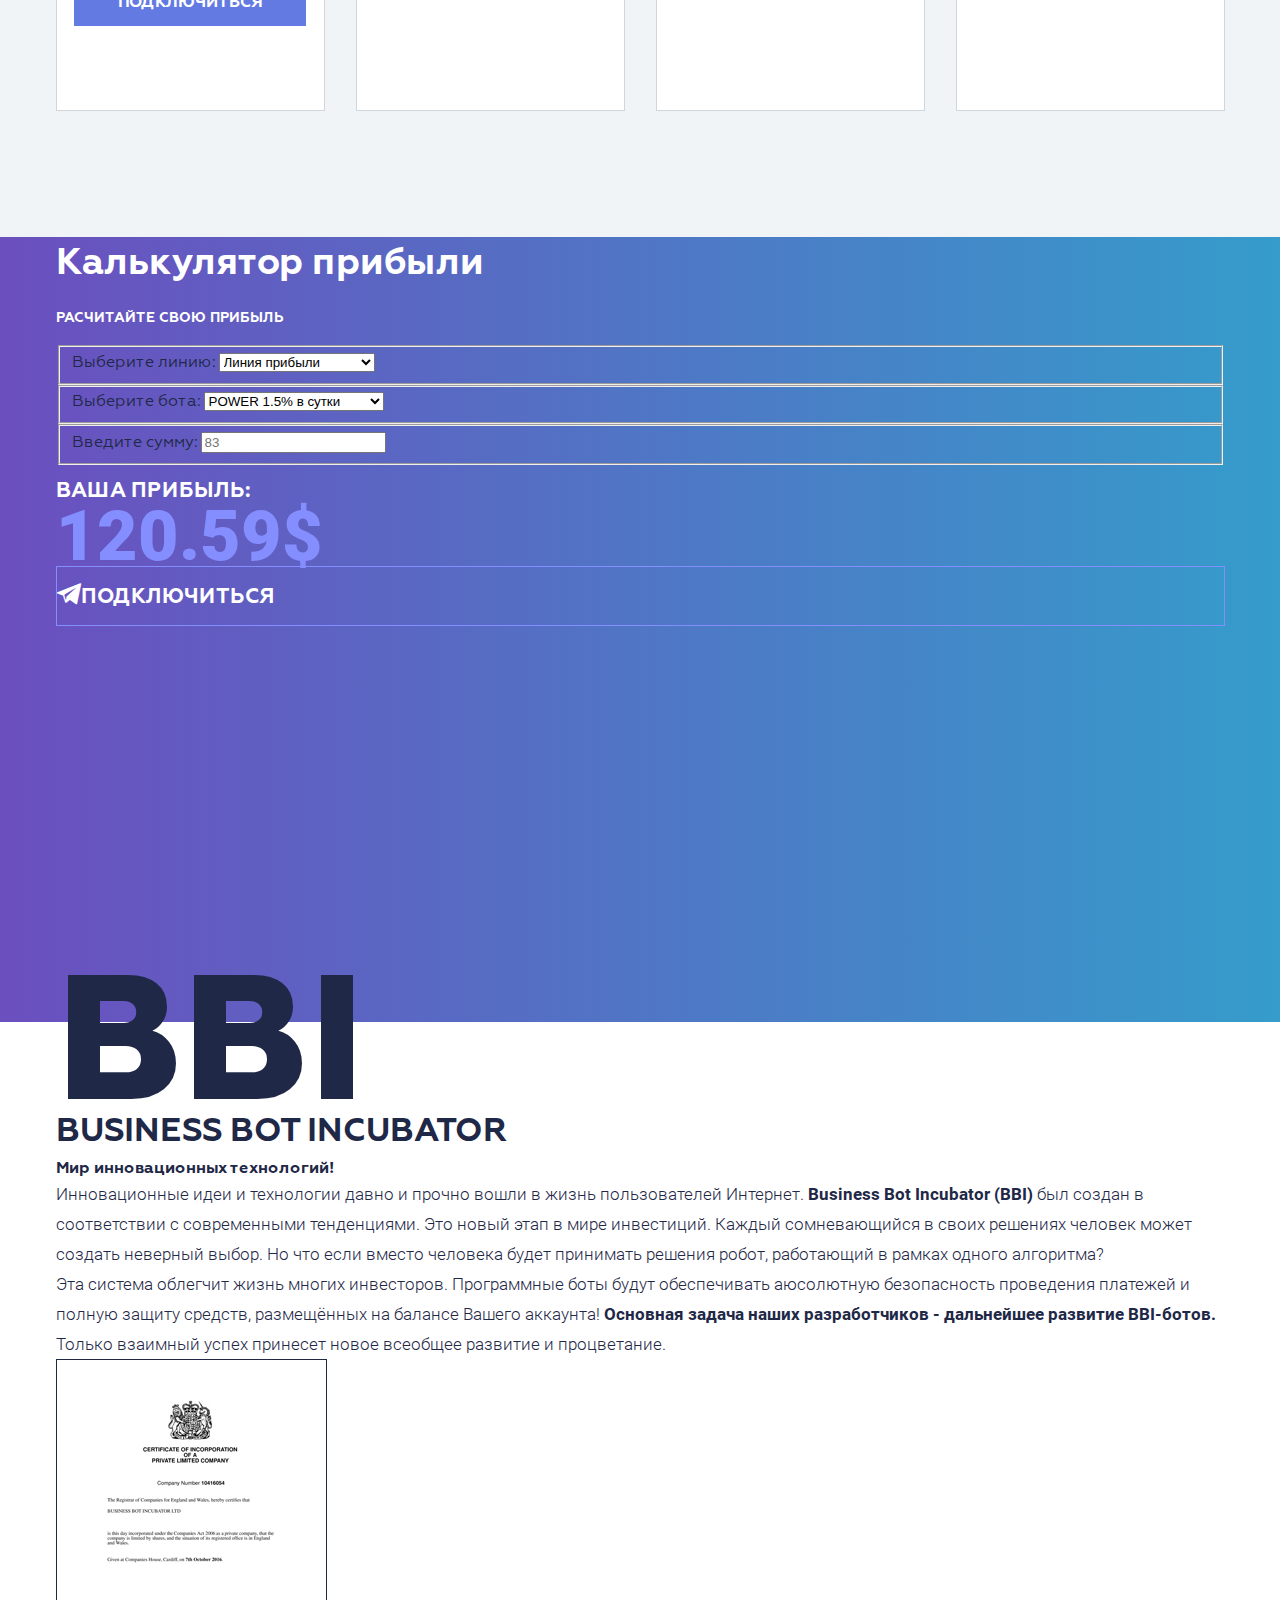
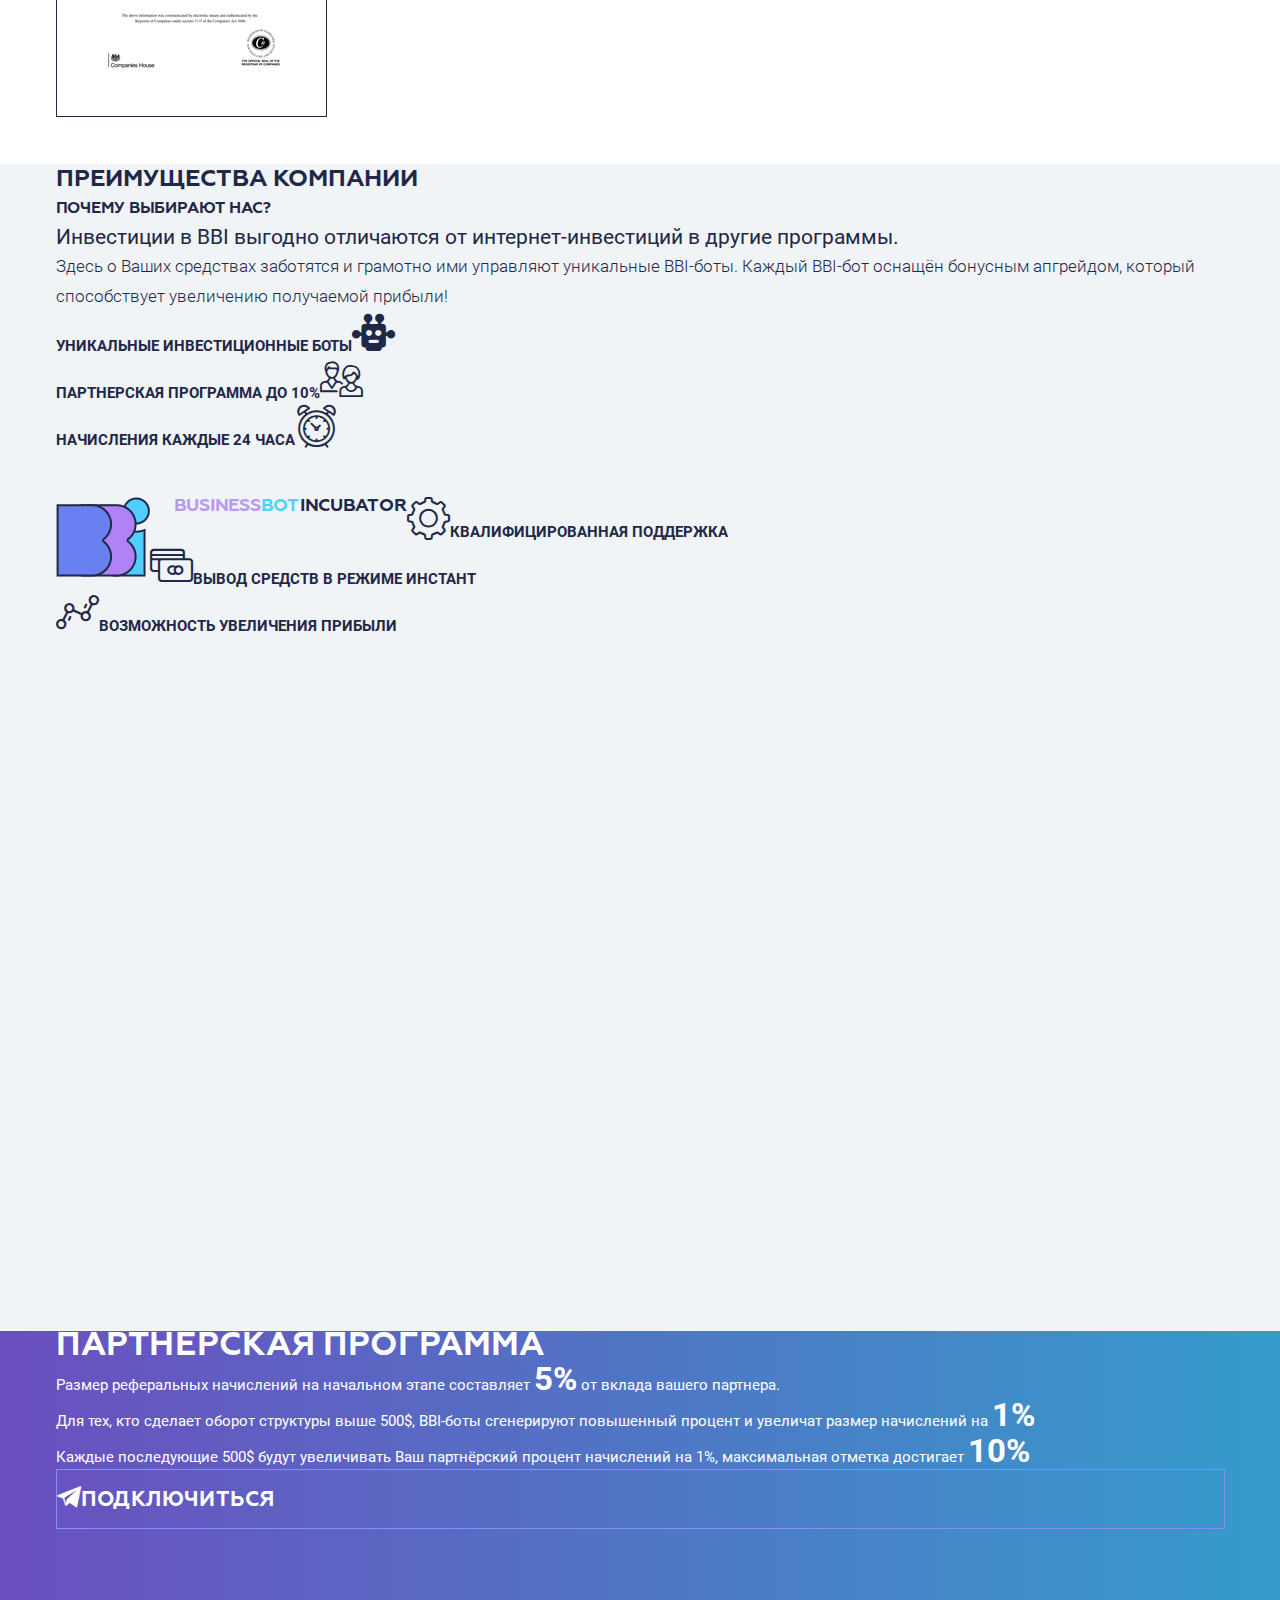
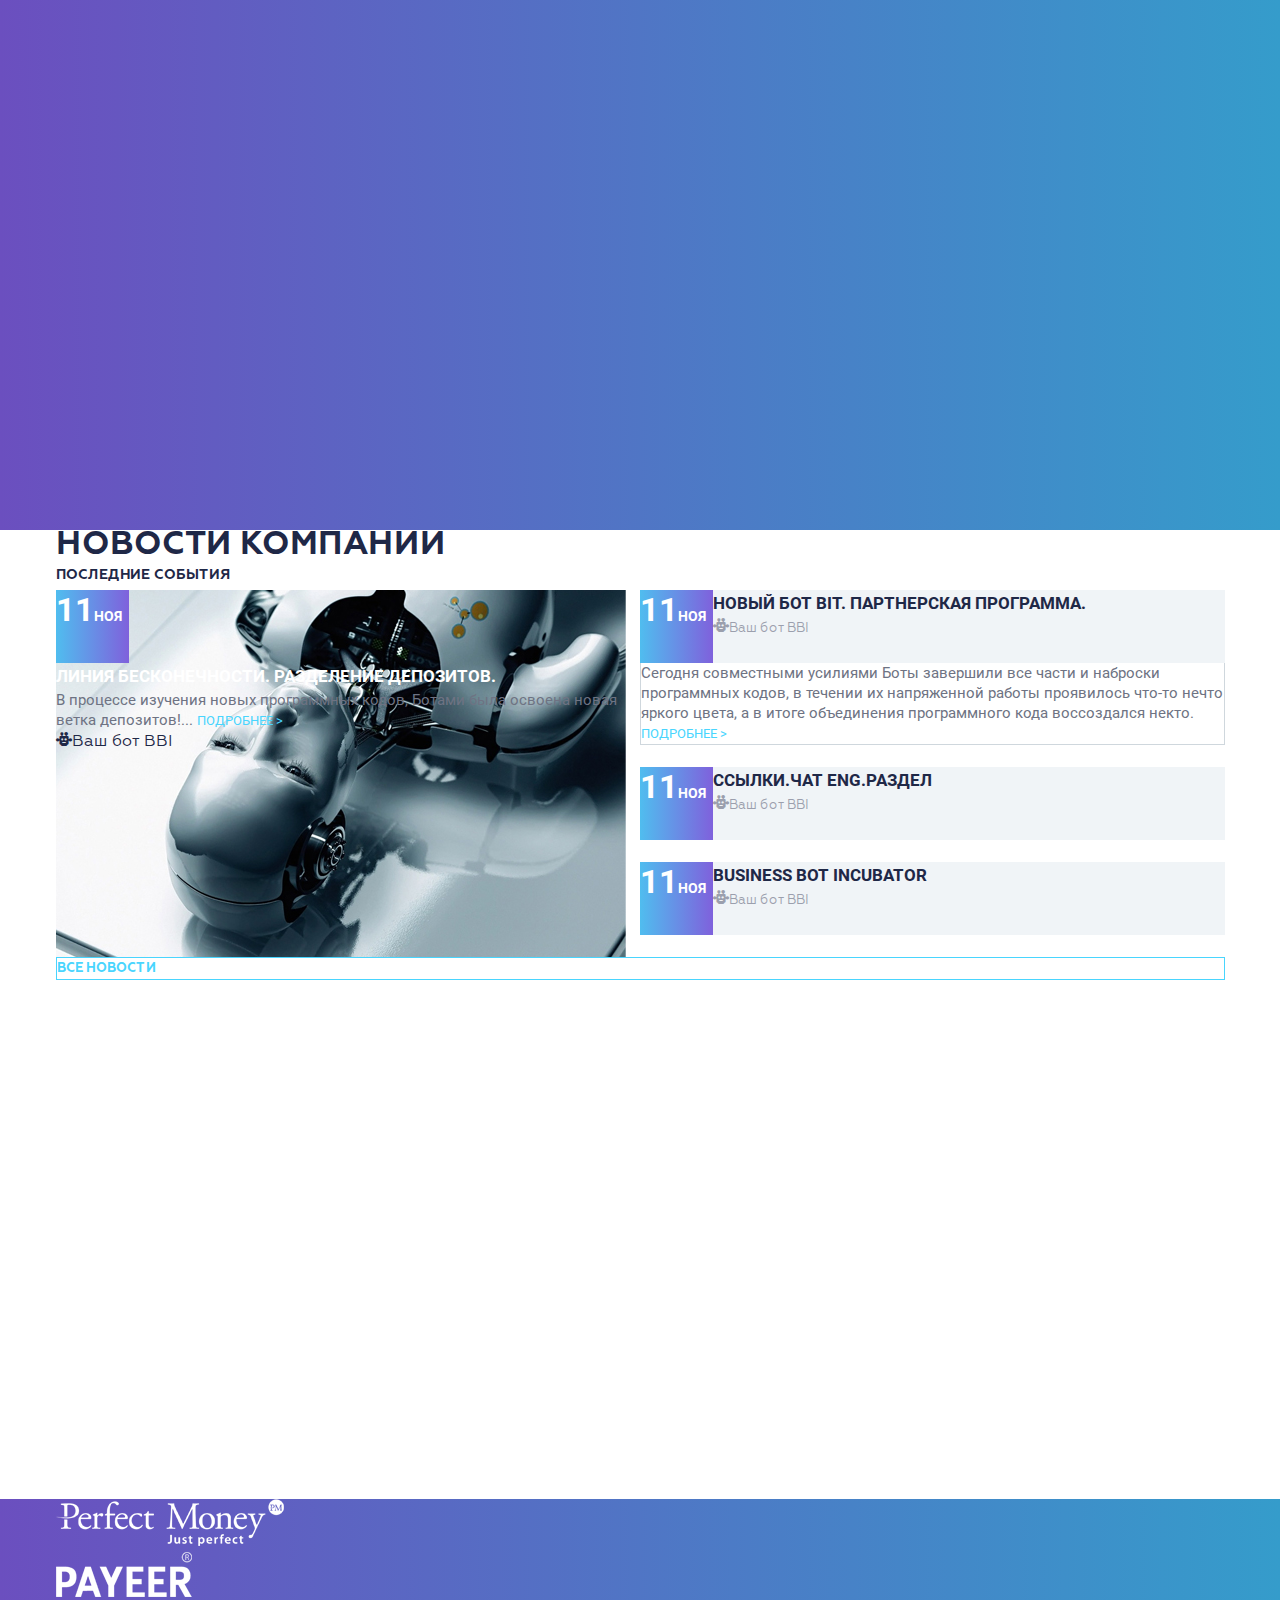
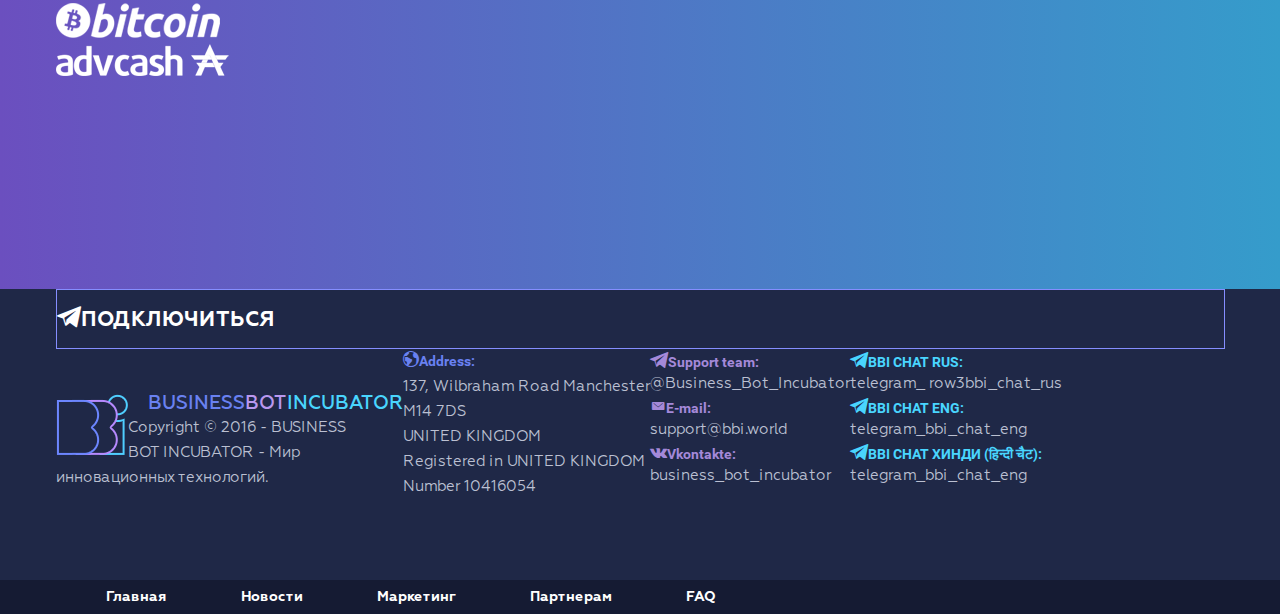
==== commit 36bca57b: "Add files via upload" ====
--- a/main.html
+++ b/main.html
@@ -271,44 +271,36 @@
                 </div>
                 <div class="newsList">
                     <div class="current_news" style="background-image: url(img/jpg/Layer-90.jpg)">
-                        <span class="date">11<span>Ноя</span></span>
-                        <h3>Линия бесконечности. Разделение депозитов.</h3>
+                        <div class="newsHeader cfix"><div class="date"><span class="day">11</span><span class="month">Ноя</span></div>
+                        <h3>Линия бесконечности. Разделение депозитов.</h3></div>
                         <p>В процессе изучения новых программных кодов, Ботами была освоена новая ветка депозитов!...
                             <a href="#">Подробнее ></a></p>
                         <span class="icon-robot"></span><span>Ваш бот BBI</span>
                     </div>
-                    <div class="newsItems">
-                        <div class="first_news">
-                            <div>
-                                <span class="date">07<span>Ноя</span></span>
-                                <h3>Новый бот BIT. Партнерская программа.</h3>
-                                <span class="icon-robot"></span><span>Ваш бот BBI</span>
-                            </div>
-                            <div>
-                                <p>Сегодня совместными усилиями Боты завершили все части и наброски программных кодов, в
-                                    течении
-                                    их напряженной работы проявилось что-то нечто яркого цвета, а в итоге объединения
-                                    программного
-                                    кода воссоздался некто. <a href="#">Подробнее ></a></p>
-                            </div>
-                        </div>
-                        <div class="second_news">
-                            <div>
-                                <span class="date">02<span>Ноя</span></span>
-                                <h3>Ссылки.Чат Eng.Раздел</h3>
-                                <span class="icon-robot"></span><span>Ваш бот BBI</span>
-                            </div>
-                            <div>
-                            </div>
-                        </div>
-                        <div class="third_news">
-                            <div>
-                                <span class="date">31<span>Окт</span></span>
-                                <h3>Business Bot Incubator</h3>
-                                <span class="icon-robot"></span><span>Ваш бот BBI</span>
-                            </div>
-                            <div>
-                            </div>
+                    <div class="item_news">
+                            <div class="newsHeader cfix"><div class="date"><span class="day">11</span><span class="month">Ноя</span></div>
+                            <h3>Новый бот BIT. Партнерская программа.</h3>
+                            <span class="icon-robot"></span><span>Ваш бот BBI</span></div>
+                        <div class="newsContent">
+                            <p>Сегодня совместными усилиями Боты завершили все части и наброски программных кодов, в
+                                течении
+                                их напряженной работы проявилось что-то нечто яркого цвета, а в итоге объединения
+                                программного
+                                кода воссоздался некто. <a href="#">Подробнее ></a></p>
+                        </div>
+                    </div>
+                    <div class="item_news">
+                            <div class="newsHeader cfix"><div class="date"><span class="day">11</span><span class="month">Ноя</span></div>
+                            <h3>Ссылки.Чат Eng.Раздел</h3>
+                            <span class="icon-robot"></span><span>Ваш бот BBI</span></div>
+                        <div>
+                        </div>
+                    </div>
+                    <div class="item_news">
+                            <div class="newsHeader"><div class="date"><span class="day">11</span><span class="month">Ноя</span></div>
+                            <h3>Business Bot Incubator</h3>
+                            <span class="icon-robot"></span><span>Ваш бот BBI</span></div>
+                        <div>
                         </div>
                     </div>
                 </div>
--- a/css/style.css
+++ b/css/style.css
@@ -194,12 +194,13 @@
     margin-top: -130px;
     display: table;
     width: 100%;
+    z-index: 5;
+    position: relative;
 }
 .line {
     display: table-cell;
     width: 33.3333%;
     cursor: pointer;
-
     height: inherit;
     text-align: center;
     padding-top: 42px;
@@ -210,17 +211,18 @@
     z-index: 4;
 }
 
+.line:nth-child(1):before {
+     content: url("../img/png/main_header_lines_right2.png");
+     position: absolute;
+     left: 50%;
+     bottom:65px;
+ }
 .line:nth-child(1):after {
-    content: '';
-    display: block;
+    content: url("../img/png/main_header_lines_right5.png");
     position: absolute;
-    bottom: 22px;
-    z-index: 3;
     left: 50%;
-    background: url("../img/png/main_header_lines_right2.png")no-repeat,
-    url("../img/png/main_header_lines_right5.png") no-repeat;
-    height: 347px;
-    width: 1628px;
+    top: -212px;
+    z-index: -999;
 }
 
 .line span {
@@ -557,21 +559,35 @@
     font-family: Roboto;
     font-weight: 700;
     font-size: 33px;
-    line-height: 54px;
-    text-transform: uppercase;
-    color: #ffffff;
-}
-
-.news h3 {
+    text-transform: uppercase;
+    color: #ffffff;
+    width: 73px;
+    height: 73px;
+    background: rgba(80,189,239,1);
+    background: -moz-linear-gradient(left, rgba(80,189,239,1) 0%, rgba(127,97,220,1) 100%);
+    background: -webkit-gradient(left top, right top, color-stop(0%, rgba(80,189,239,1)), color-stop(100%, rgba(127,97,220,1)));
+    background: -webkit-linear-gradient(left, rgba(80,189,239,1) 0%, rgba(127,97,220,1) 100%);
+    background: -o-linear-gradient(left, rgba(80,189,239,1) 0%, rgba(127,97,220,1) 100%);
+    background: -ms-linear-gradient(left, rgba(80,189,239,1) 0%, rgba(127,97,220,1) 100%);
+    background: linear-gradient(to right, rgba(80,189,239,1) 0%, rgba(127,97,220,1) 100%);
+    filter: progid:DXImageTransform.Microsoft.gradient( startColorstr='#50bdef', endColorstr='#7f61dc', GradientType=1 );
+
+}
+
+.current_news h3, .item_news h3 {
     font-size: 17px;
     line-height: 27px;
     font-family: Roboto;
     font-weight: 700;
     text-transform: uppercase;
 }
-
-.news .newsItems h3 {
+.newsContent{
+    border: 1px solid #cfd7dd;
+    border-top: none;
+}
+.newsItem h3 {
     font-size: 15px;
+    display: block;
 }
 
 .news .current_news {
@@ -579,6 +595,7 @@
     width: 570px;
     height: 367px;
     background-position: right center;
+    grid-row: 1 / -1 ;
 }
 
 .news .current_news h3 {
@@ -603,18 +620,35 @@
 .news .current_news p {
     line-height: 20px;
 }
-
-.news span:not([class^="date"]) {
-    color: #b4c1d2;
+.item_news .date{
+    display: block;
+    float: left;
+}
+.month{
+    font-size: 14px;
+    line-height: 20px;
+    color: #ffffff;
+}
+.item_news .newsHeader{
+    background-color: #f0f4f7;
+    height: 73px;
+
+}
+.newsHeader span[class='icon-robot']{
+    font-size: 16px;
+    color: #9b9fad;
+}
+.newsHeader span[class='icon-robot']+span{
+    color: #9b9fad;
     font-size: 13px;
     line-height: 24px;
 }
-
-.newsList .date > span {
-    font-size: 14px;
-    line-height: 20px;
-    color: #ffffff;
-}
+.newsList{
+    display: grid;
+    grid-template-columns: repeat(2,1fr);
+    grid-template-rows: repeat(3,auto);
+}
+
 
 /*Новости конец*/
 
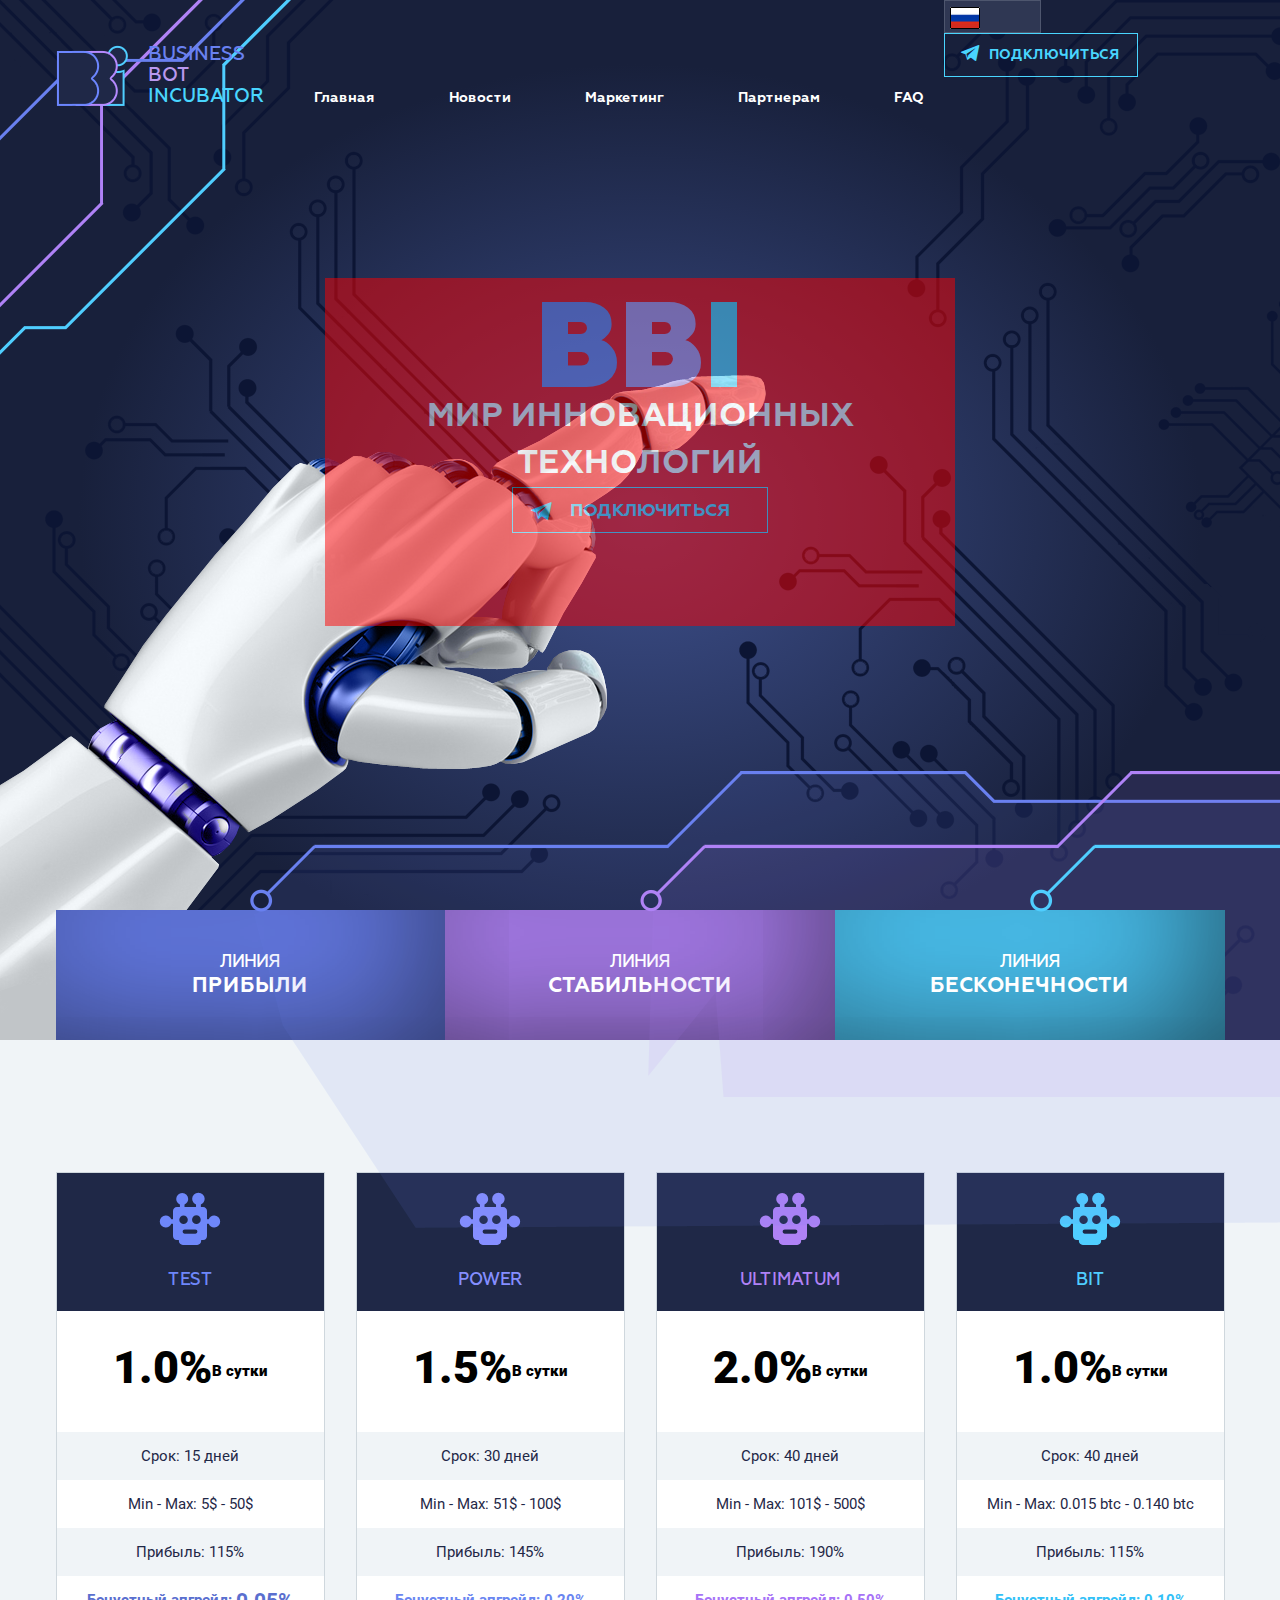
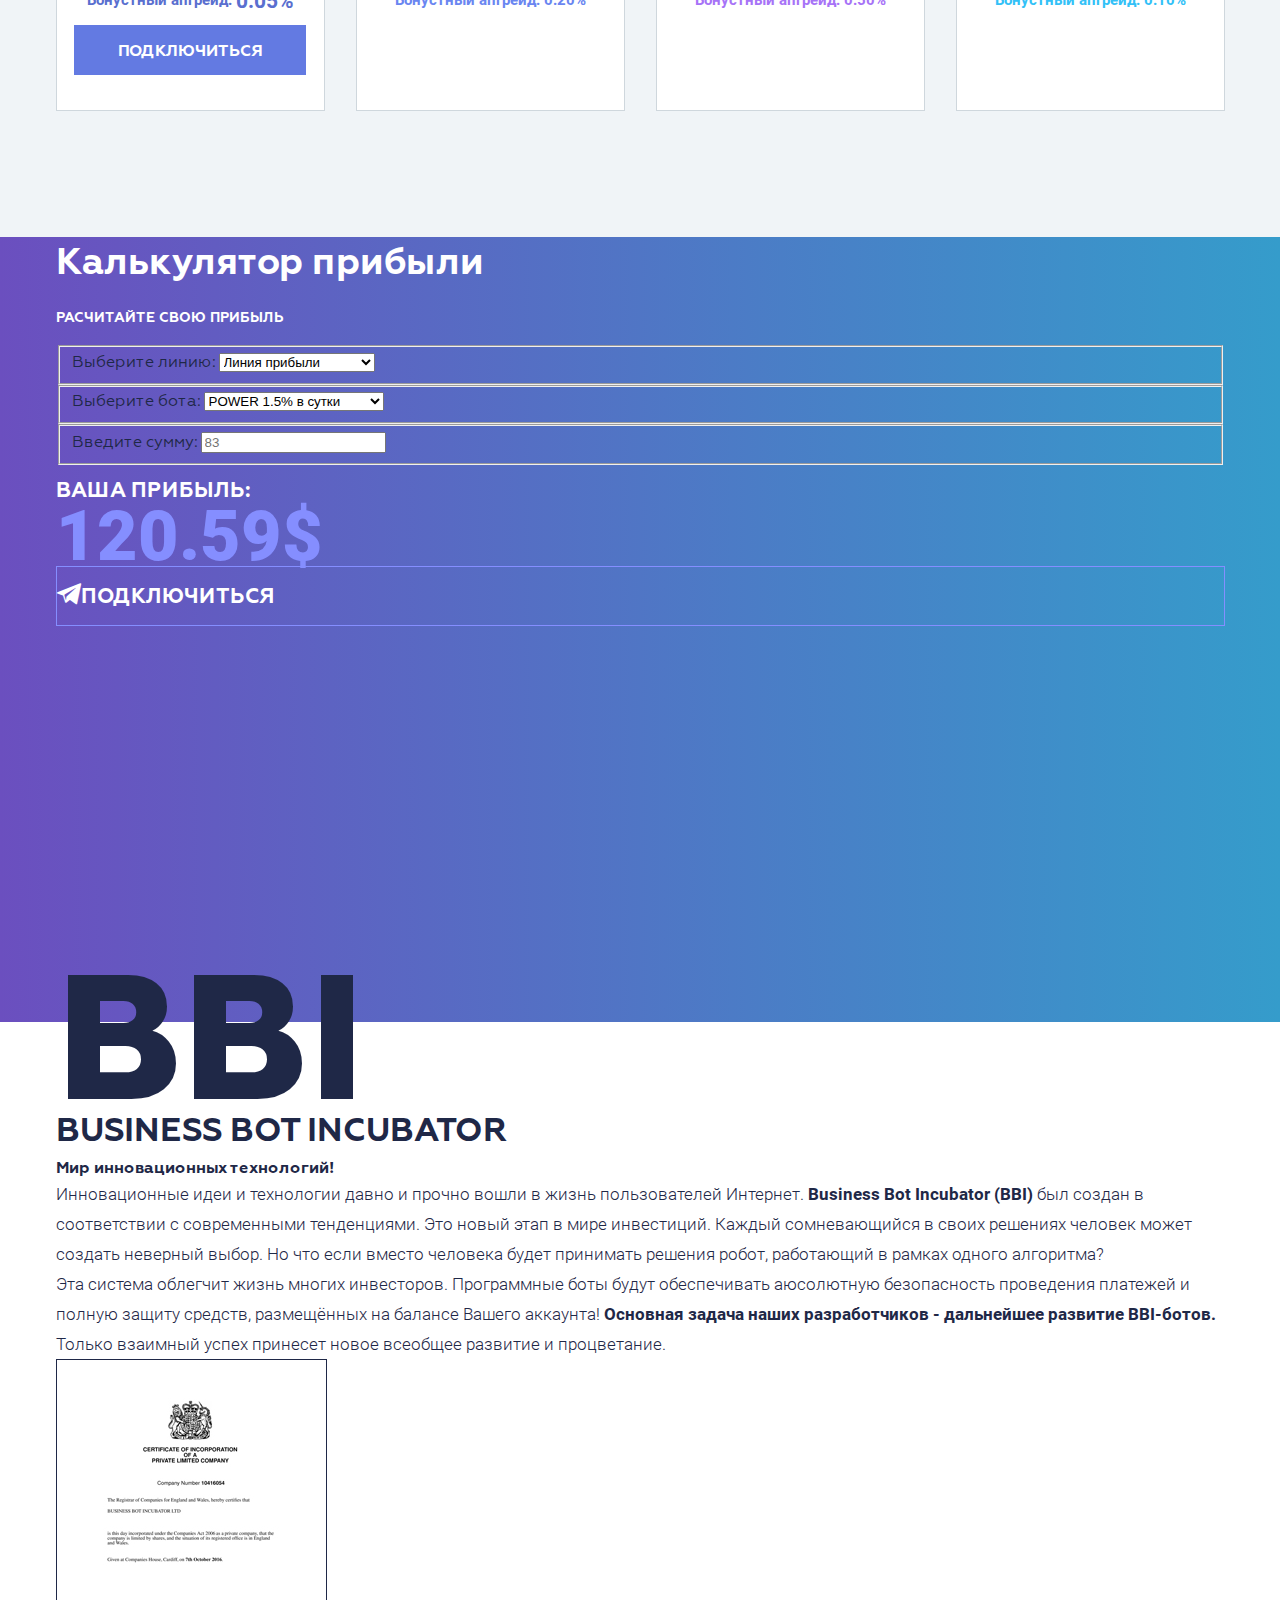
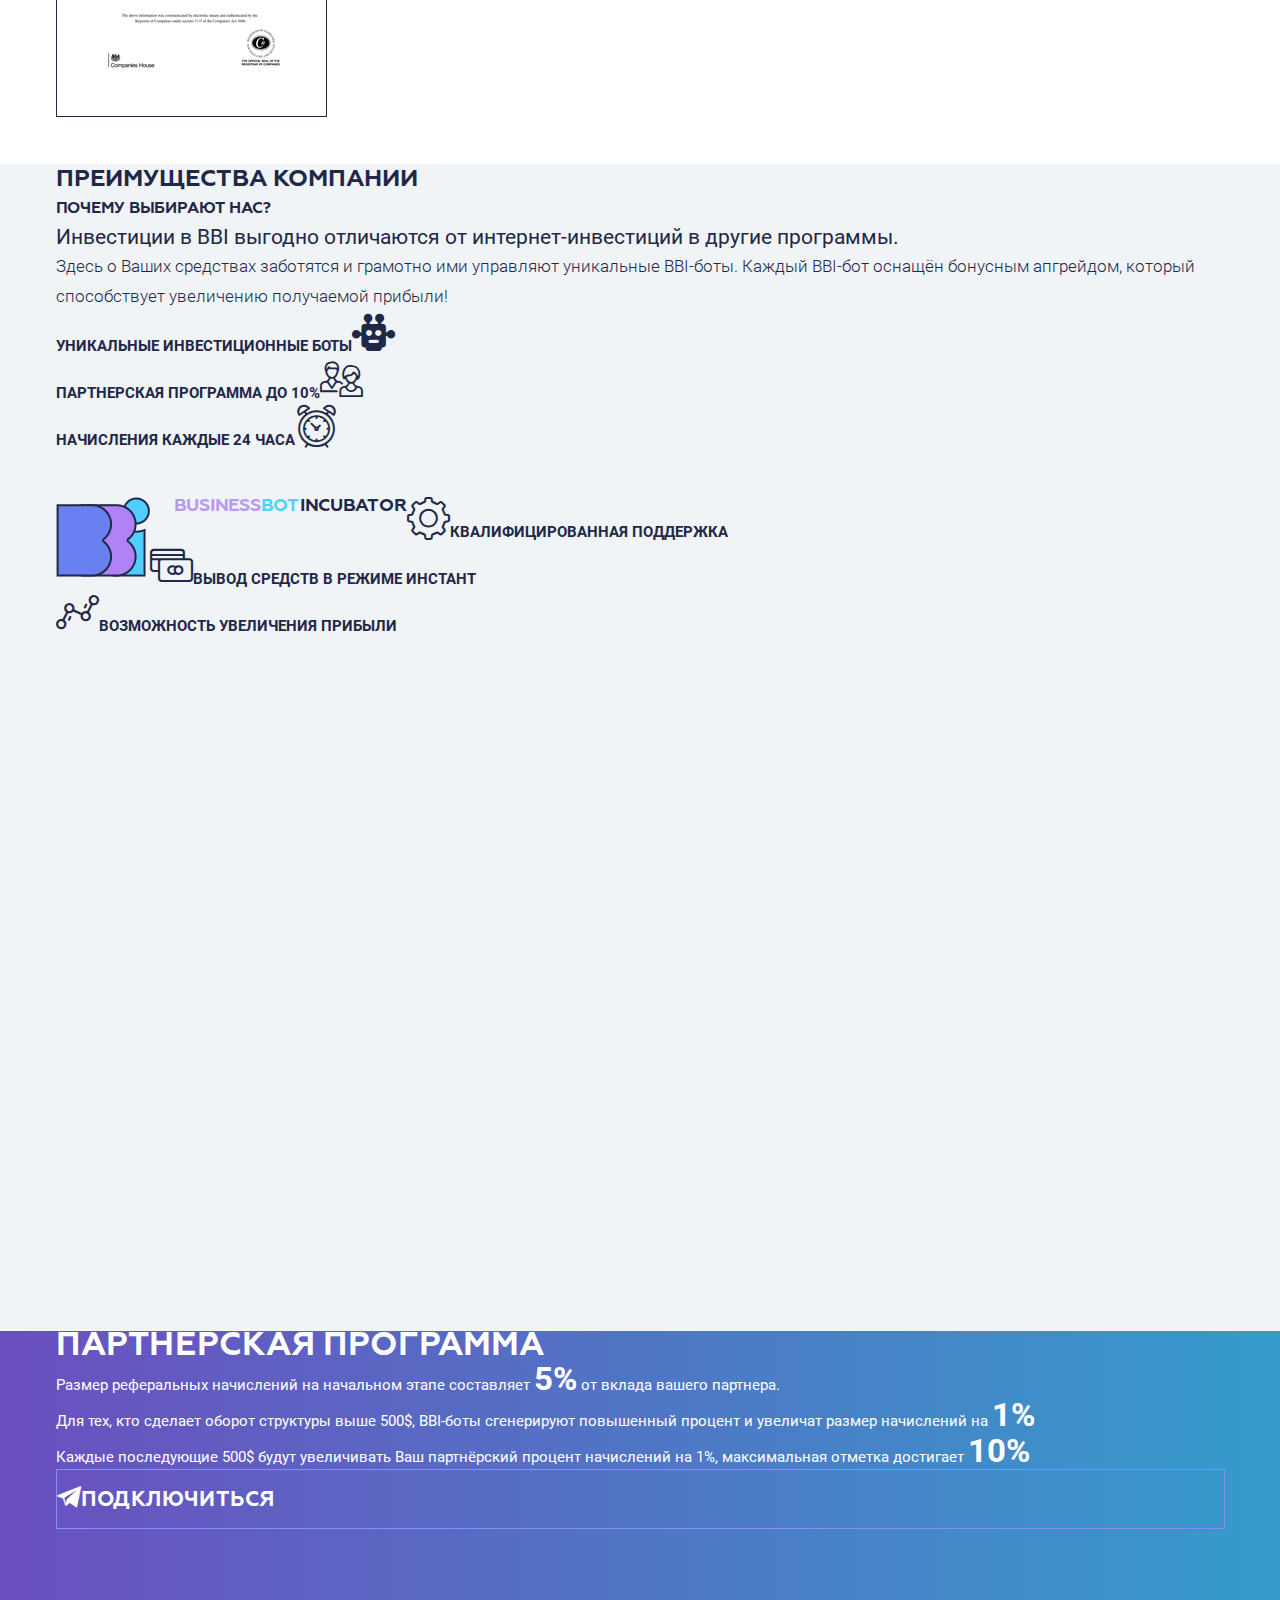
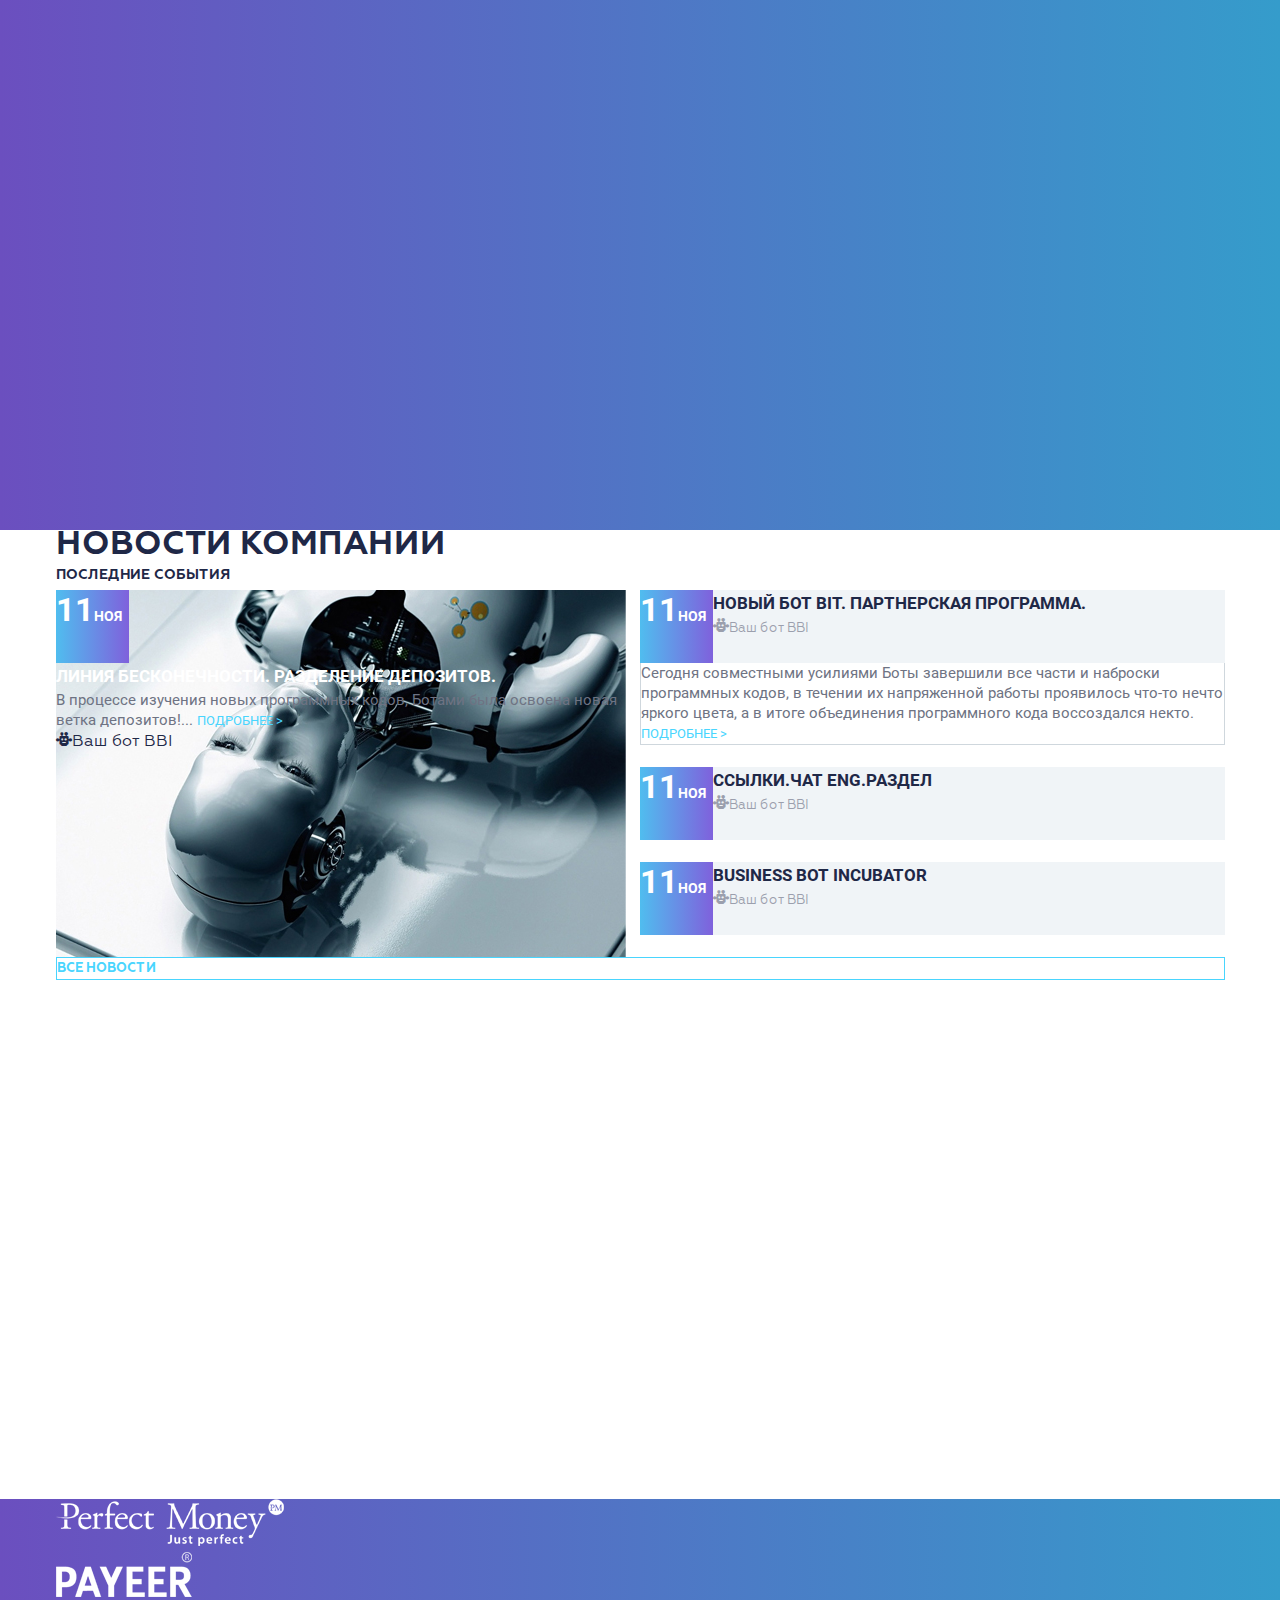
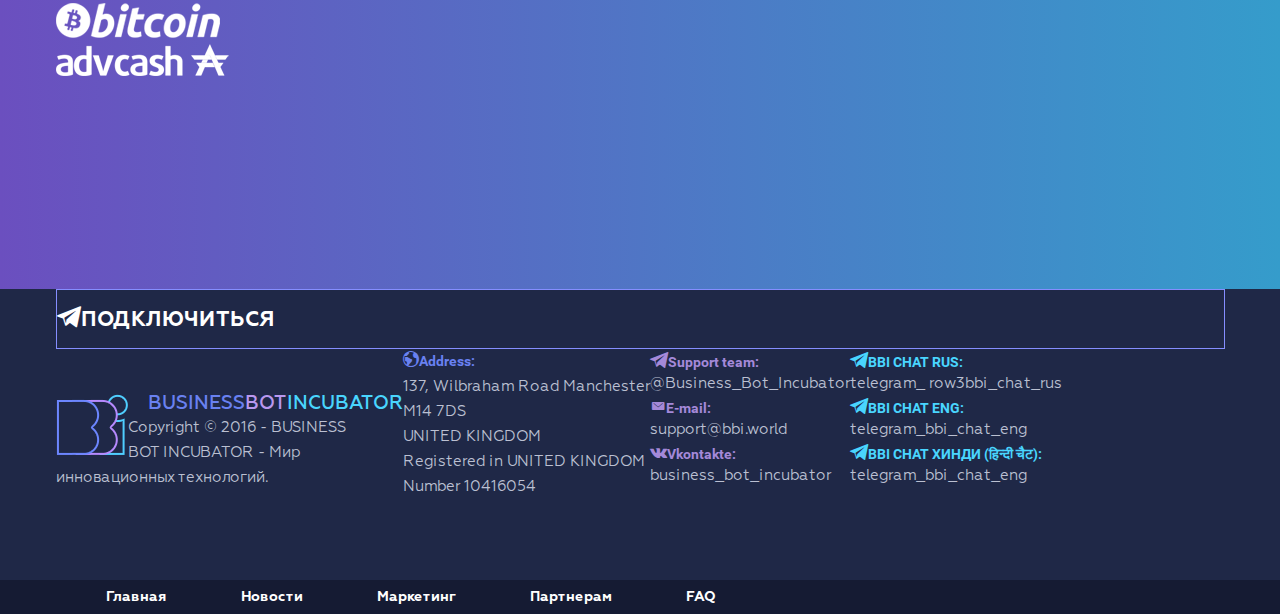
==== commit 436fd644: "Add files via upload" ====
--- a/main.html
+++ b/main.html
@@ -12,7 +12,8 @@
     <header>
         <div class="container">
             <div class="topHeader cfix">
-                <div class="logo cfix">
+                <div class="logo cfix invisLink">
+                    <a href="main.html">Главная</a>
                     <img src="img/png/logoLetters.png" alt="">
                     <div class="logoWords">
                         <span>BUSINESS<br></span><span>BOT<br></span><span>INCUBATOR</span>
@@ -34,95 +35,90 @@
                 </div>
             </div>
             <div class="banner">
-                <div>
-                    <div class="companyName"><span>B</span><span>B</span><span>I</span></div>
-                    <h1>Мир инновационных технологий</h1>
+                    <div class="bannerTitle"><div class="companyName"><span>B</span><span>B</span><span>I</span></div>
+                    <h1>Мир инновационных<br>технологий</h1></div>
                     <div class="connect">
                         <span class="icon-telegram"></span><a href="#">Подключиться</a>
                     </div>
-                </div>
             </div>
 
         </div>
     </header>
     <div class="content">
         <div class="rates">
-            <div class="lineChange">
-                <div class="container">
-                    <div class="lineItems">
-                        <div class="line profitLine">
-                            <span class="firstLine">Линия</span>
-                            <span class="secondLine">Прибыли</span>
-                        </div>
-                        <div class="line stabLine">
-                            <span class="firstLine">Линия</span>
-                            <span class="secondLine">Стабильности</span>
-                        </div>
-                        <div class="line infLine">
-                            <span class="firstLine">Линия</span>
-                            <span class="secondLine">Бесконечности</span>
-                        </div>
-                    </div>
-                </div>
-            </div>
-            <div class="ratesItems">
-                <div class="container cfix">
-                    <div class="cardsWrapper">
-                        <div class="card">
-                            <div class="cardHeader"><span class="icon-robot"></span><span class="cardName">TEST</span>
+            <div class="container">
+                <ul class="lineItems">
+                    <li class="line">
+                        <a href=""><span class="firstLine">Линия</span>
+                        <span class="secondLine">Прибыли</span></a>
+                    </li>
+                    <li class="line">
+                        <a href=""><span class="firstLine">Линия</span>
+                        <span class="secondLine">Стабильности</span></a>
+                    </li>
+                    <li class="line">
+                        <a href=""><span class="firstLine">Линия</span>
+                        <span class="secondLine">Бесконечности</span></a>
+                    </li>
+                </ul>
+                <div class="cardsWrapper">
+                    <div class="card">
+                        <div class="cardHeader"><span class="icon-robot"></span><span
+                                class="cardName">TEST</span>
+                        </div>
+                        <div class="percent"><span>1.0%<span>В сутки</span> </span></div>
+                        <div class="itemsContent">
+                            <div><span>Срок: 15 дней</span></div>
+                            <div><span>Min - Max: 5$ - 50$</span></div>
+                            <div><span>Прибыль: 115%</span></div>
+                            <div class="upgrade">
+                                <span>Бонустный апгрейд: <span>0.05%</span></span>
+                                <div><a href="">Подключиться</a></div>
                             </div>
-                            <div class="percent"><span>1.0%<span>В сутки</span> </span></div>
-                            <div class="itemsContent">
-                                <div><span>Срок: 15 дней</span></div>
-                                <div><span>Min - Max: 5$ - 50$</span></div>
-                                <div><span>Прибыль: 115%</span></div>
-                                <div class="upgrade">
-                                    <span>Бонустный апгрейд: <span>0.05%</span></span>
-                                    <div><a href="">Подключиться</a></div>
-                                </div>
+                        </div>
+                    </div>
+                    <div class="card">
+                        <div class="cardHeader"><span class="icon-robot"></span><span
+                                class="cardName">POWER</span>
+                        </div>
+                        <div class="percent"><span>1.5%<span>В сутки</span> </span></div>
+                        <div class="itemsContent">
+                            <div><span>Срок: 30 дней</span></div>
+                            <div><span>Min - Max: 51$ - 100$</span></div>
+                            <div><span>Прибыль: 145%</span></div>
+                            <div class="upgrade">
+                                <span>Бонустный апгрейд: 0.20%</span>
+                                <div><a href="">Подключиться</a></div>
                             </div>
                         </div>
-                        <div class="card">
-                            <div class="cardHeader"><span class="icon-robot"></span><span class="cardName">POWER</span>
+                    </div>
+                    <div class="card">
+                        <div class="cardHeader"><span class="icon-robot"></span><span
+                                class="cardName">ULTIMATUM</span>
+                        </div>
+                        <div class="percent"><span>2.0%<span>В сутки</span> </span></div>
+                        <div class="itemsContent">
+                            <div><span>Срок: 40 дней</span></div>
+                            <div><span>Min - Max: 101$ - 500$</span></div>
+                            <div><span>Прибыль: 190%</span></div>
+                            <div class="upgrade">
+                                <span>Бонустный апгрейд: 0.50%</span>
+                                <div><a href="">Подключиться</a></div>
                             </div>
-                            <div class="percent"><span>1.5%<span>В сутки</span> </span></div>
-                            <div class="itemsContent">
-                                <div><span>Срок: 30 дней</span></div>
-                                <div><span>Min - Max: 51$ - 100$</span></div>
-                                <div><span>Прибыль: 145%</span></div>
-                                <div class="upgrade">
-                                    <span>Бонустный апгрейд: 0.20%</span>
-                                    <div><a href="">Подключиться</a></div>
-                                </div>
-                            </div>
-                        </div>
-                        <div class="card">
-                            <div class="cardHeader"><span class="icon-robot"></span><span
-                                    class="cardName">ULTIMATUM</span>
-                            </div>
-                            <div class="percent"><span>2.0%<span>В сутки</span> </span></div>
-                            <div class="itemsContent">
-                                <div><span>Срок: 40 дней</span></div>
-                                <div><span>Min - Max: 101$ - 500$</span></div>
-                                <div><span>Прибыль: 190%</span></div>
-                                <div class="upgrade">
-                                    <span>Бонустный апгрейд: 0.50%</span>
-                                    <div><a href="">Подключиться</a></div>
-                                </div>
-                            </div>
-                        </div>
-                        <div class="card">
-                            <div class="cardHeader"><span class="icon-robot"></span><span class="cardName">BIT</span>
-                            </div>
-                            <div class="percent"><span>1.0%<span>В сутки</span> </span></div>
-                            <div class="itemsContent">
-                                <div><span>Срок: 40 дней</span></div>
-                                <div><span>Min - Max: 0.015 btc - 0.140 btc</span></div>
-                                <div><span>Прибыль: 115%</span></div>
-                                <div class="upgrade">
-                                    <span>Бонустный апгрейд: 0.10%</span>
-                                    <div><a href="">Подключиться</a></div>
-                                </div>
+                        </div>
+                    </div>
+                    <div class="card">
+                        <div class="cardHeader"><span class="icon-robot"></span><span
+                                class="cardName">BIT</span>
+                        </div>
+                        <div class="percent"><span>1.0%<span>В сутки</span> </span></div>
+                        <div class="itemsContent">
+                            <div><span>Срок: 40 дней</span></div>
+                            <div><span>Min - Max: 0.015 btc - 0.140 btc</span></div>
+                            <div><span>Прибыль: 115%</span></div>
+                            <div class="upgrade">
+                                <span>Бонустный апгрейд: 0.10%</span>
+                                <div><a href="">Подключиться</a></div>
                             </div>
                         </div>
                     </div>
@@ -271,14 +267,16 @@
                 </div>
                 <div class="newsList">
                     <div class="current_news" style="background-image: url(img/jpg/Layer-90.jpg)">
-                        <div class="newsHeader cfix"><div class="date"><span class="day">11</span><span class="month">Ноя</span></div>
-                        <h3>Линия бесконечности. Разделение депозитов.</h3></div>
+                        <div class="newsHeader cfix">
+                            <div class="date"><span class="day">11</span><span class="month">Ноя</span></div>
+                            <h3>Линия бесконечности. Разделение депозитов.</h3></div>
                         <p>В процессе изучения новых программных кодов, Ботами была освоена новая ветка депозитов!...
                             <a href="#">Подробнее ></a></p>
                         <span class="icon-robot"></span><span>Ваш бот BBI</span>
                     </div>
                     <div class="item_news">
-                            <div class="newsHeader cfix"><div class="date"><span class="day">11</span><span class="month">Ноя</span></div>
+                        <div class="newsHeader cfix">
+                            <div class="date"><span class="day">11</span><span class="month">Ноя</span></div>
                             <h3>Новый бот BIT. Партнерская программа.</h3>
                             <span class="icon-robot"></span><span>Ваш бот BBI</span></div>
                         <div class="newsContent">
@@ -290,14 +288,16 @@
                         </div>
                     </div>
                     <div class="item_news">
-                            <div class="newsHeader cfix"><div class="date"><span class="day">11</span><span class="month">Ноя</span></div>
+                        <div class="newsHeader cfix">
+                            <div class="date"><span class="day">11</span><span class="month">Ноя</span></div>
                             <h3>Ссылки.Чат Eng.Раздел</h3>
                             <span class="icon-robot"></span><span>Ваш бот BBI</span></div>
                         <div>
                         </div>
                     </div>
                     <div class="item_news">
-                            <div class="newsHeader"><div class="date"><span class="day">11</span><span class="month">Ноя</span></div>
+                        <div class="newsHeader">
+                            <div class="date"><span class="day">11</span><span class="month">Ноя</span></div>
                             <h3>Business Bot Incubator</h3>
                             <span class="icon-robot"></span><span>Ваш бот BBI</span></div>
                         <div>
--- a/css/style.css
+++ b/css/style.css
@@ -1,7 +1,9 @@
 * {
     box-sizing: border-box;
 }
-
+a{
+    text-decoration: none;
+}
 body {
     margin: 0 auto;
     font-family: "Geometria";
@@ -9,6 +11,22 @@
     color: #1f2847;
     max-width: 1920px;
     min-width: 1200px;
+}
+.invisLink {
+    position: relative;
+    z-index: 1;
+}
+.invisLink>a{
+    display: block;
+    position: absolute;
+    left: 0;
+    top: 0;
+    width: 100%;
+    height: 100%;
+    z-index: 7;
+    overflow: hidden;
+    text-indent: 200%;
+    white-space: nowrap;
 }
 .bodyWrap{
     overflow: hidden
@@ -138,6 +156,9 @@
     border: 1px solid #4e566e;
 
 }
+.topHeader{
+    height: 120px;
+}
 .topHeader .connect{
     position: relative;
     padding: 11px 18px 11px 44px;
@@ -163,12 +184,35 @@
 
 .banner .connect > * {
     font-size: 18px;
-}
-
+    line-height: 46px;
+    vertical-align: middle;
+    padding-left:18px;
+
+}
+.bannerTitle{
+    text-align: center;
+    padding-top: 47px;
+}
+
+.banner .connect{
+    width: 256px;
+    height: 46px;
+    margin: 0 auto;
+}
+.banner{
+    height: 348px;
+    width: 630px;
+    margin: 158px auto;
+    text-transform: uppercase;
+    background-color: red;
+    opacity: 0.5;
+}
+.banner h1{
+    line-height: 47px;
+}
 .connect {
     border: 1px solid #49d5fe;
 }
-
 .connectWhite {
     border: 1px solid #858eff;
 }
@@ -190,12 +234,10 @@
 
 /*3 блока выбора линий начало*/
 .lineItems {
-    height: 152px;
+    height: 130px;
     margin-top: -130px;
     display: table;
     width: 100%;
-    z-index: 5;
-    position: relative;
 }
 .line {
     display: table-cell;
@@ -208,21 +250,65 @@
     -moz-box-shadow: inset -33px -33px 153px -36px rgba(0, 0, 0, 0.75);
     box-shadow: inset -33px -33px 153px -36px rgba(0, 0, 0, 0.75);
     position: relative;
-    z-index: 4;
-}
-
-.line:nth-child(1):before {
-     content: url("../img/png/main_header_lines_right2.png");
-     position: absolute;
-     left: 50%;
-     bottom:65px;
- }
+}
+
+.line:before{
+    content: '';
+    position: absolute;
+    -webkit-clip-path: polygon(50% 100%, 0 0, 100% 0);
+    clip-path: polygon(50% 100%, 0 0, 100% 0);
+    height: 23px;
+    width: 46px;
+    left: calc(50% - 23px);
+    bottom: -23px;
+    -webkit-box-shadow: inset -39px -31px 48px -32px rgba(0,0,0,0.75);
+    -moz-box-shadow: inset -39px -31px 48px -32px rgba(0,0,0,0.75);
+    box-shadow: inset -39px -31px 48px -32px rgba(0,0,0,0.75);
+}
+.line:nth-child(1):before{
+    background: #4756a2;
+    display: none;
+}
+.line:nth-child(1):hover:before,.line:nth-child(2):hover:before,.line:nth-child(3):hover:before{
+    display: block;
+}
+.line:nth-child(2):before{
+    background: #7355a1;
+    display: none;
+}
+.line:nth-child(3):before{
+    background: #3487a7;
+    display: none;
+}
 .line:nth-child(1):after {
-    content: url("../img/png/main_header_lines_right5.png");
+    content: '';
     position: absolute;
+    background-image: url("../img/png/main_header_lines_right2.png");
     left: 50%;
-    top: -212px;
-    z-index: -999;
+    top: -217px;
+    width: 1628px;
+    height: 535px;
+}
+
+.line:nth-child(2):after {
+    content: '';
+    position: absolute;
+    background-image: url("../img/png/main_header_lines_right3.png");
+    left: 50%;
+    top: -139px;
+    width: 1130px;
+    height: 573px;
+
+}
+
+.line:nth-child(3):after {
+    content: '';
+    position: absolute;
+    background-image: url("../img/png/main_header_lines_right1.png");
+    left: 50%;
+    top: -217px;
+    width: 1628px;
+    height: 299px;
 }
 
 .line span {
@@ -275,6 +361,7 @@
     display: grid;
     grid-template-rows: 138px 121px auto;
     text-align: center;
+
 }
 .cardsWrapper{
     display: grid;
@@ -282,6 +369,7 @@
     grid-auto-rows: minmax(539px,max-content);
     grid-gap: 31px;
     margin-top: 132px;
+
 }.card span{
      vertical-align: middle;
  }
@@ -296,11 +384,11 @@
  .card:nth-child(1) .upgrade div{
      background-color: #637ae2;
  }
-.ratesItems .cardName {
+.card .cardName {
     font-size: 17px;
     font-weight: 500;
 }
-.ratesItems span[class='icon-robot']{
+.card span[class='icon-robot']{
     font-size: 60px;
     margin-top: 16px;
 }
@@ -321,11 +409,6 @@
 }
 .card:nth-child(4) .cardHeader {
     color: #4fceff;
-}
-
-.card {
-    float: left;
-    display: block;
 }
 .card .percent  {
     font-family: Roboto;
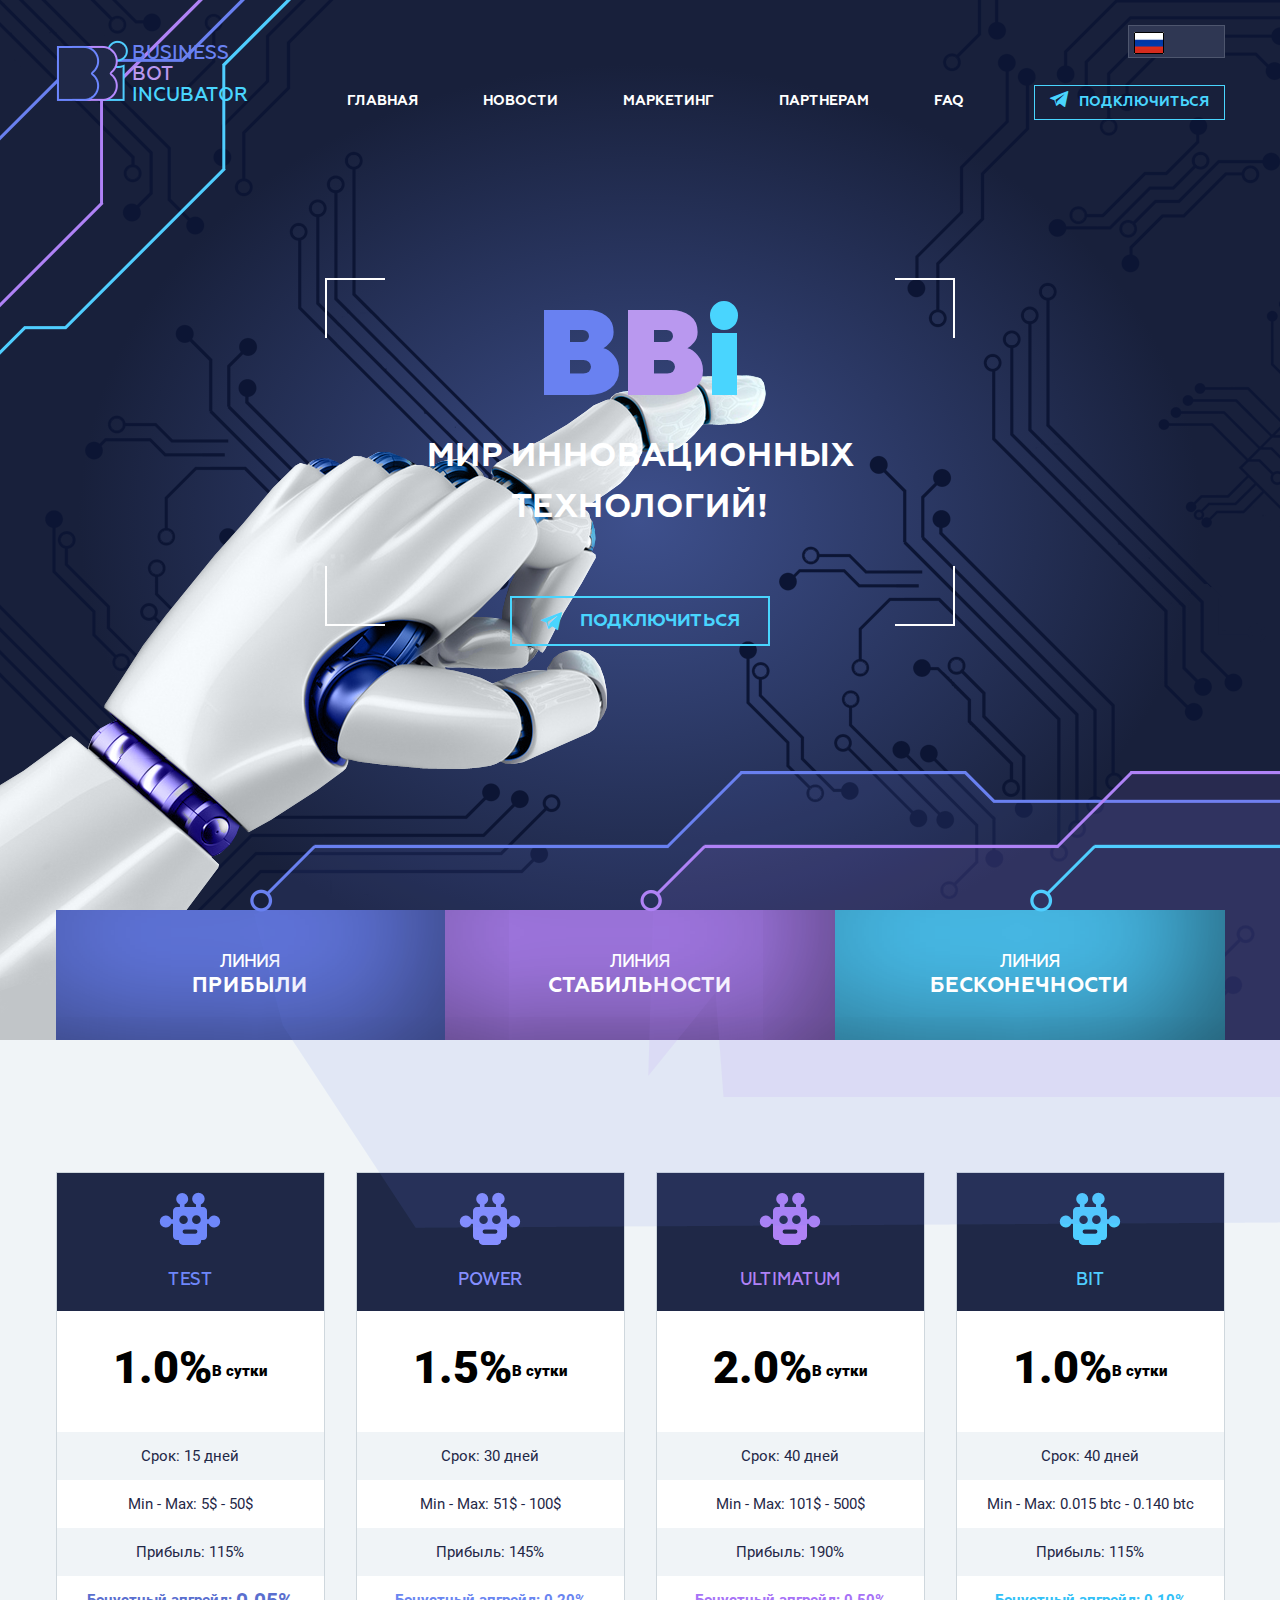
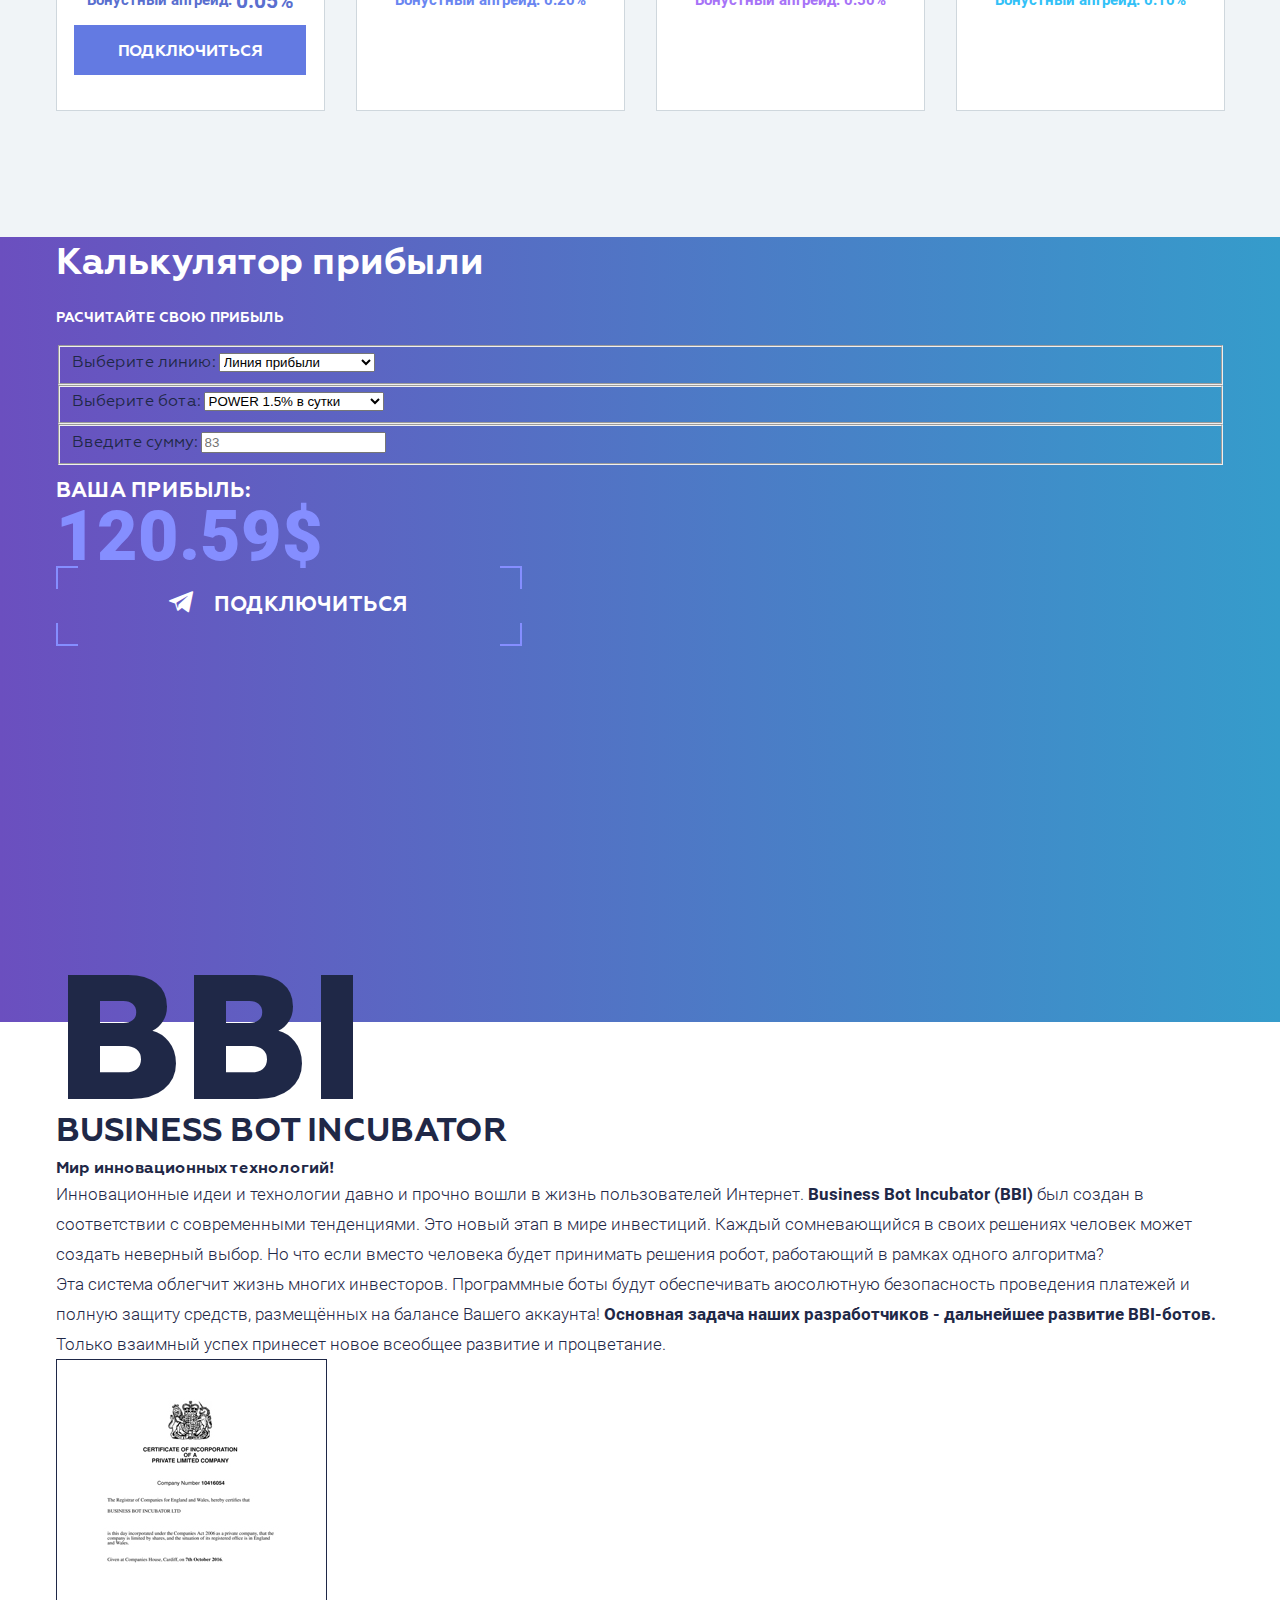
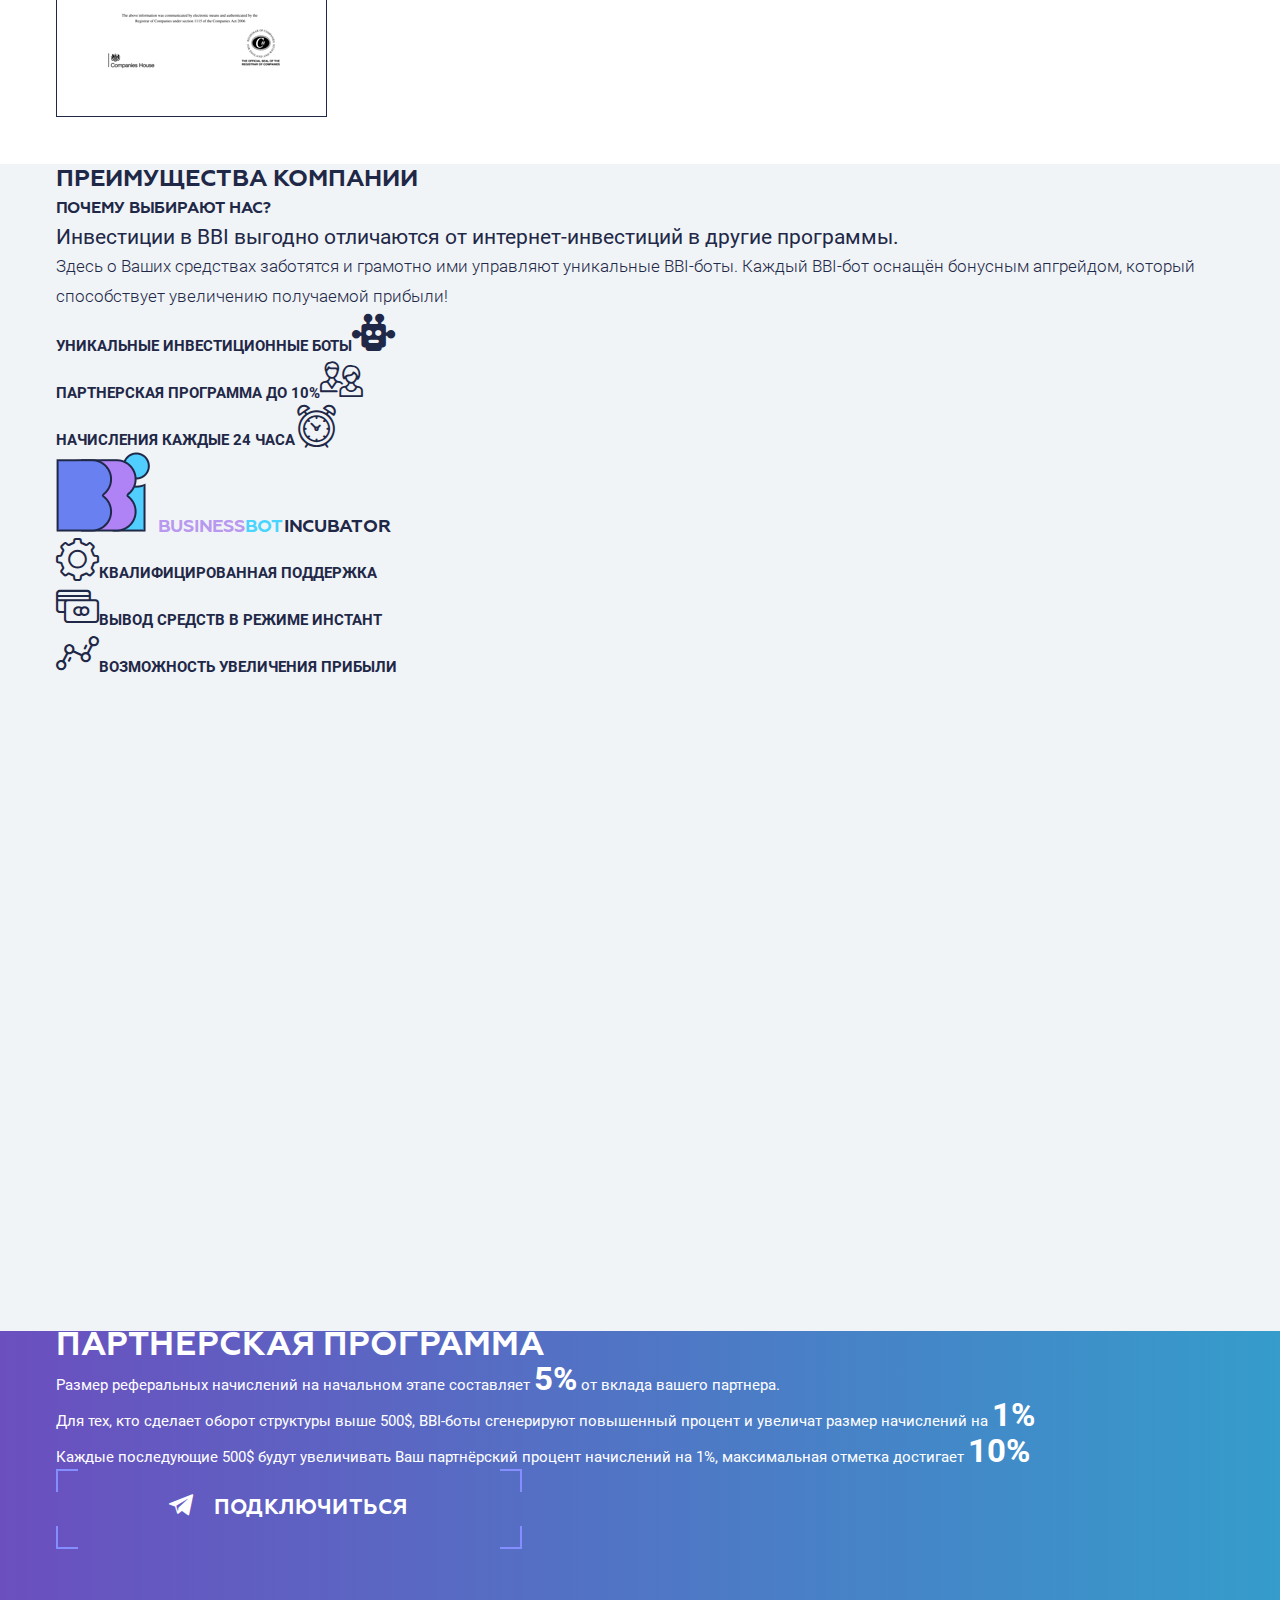
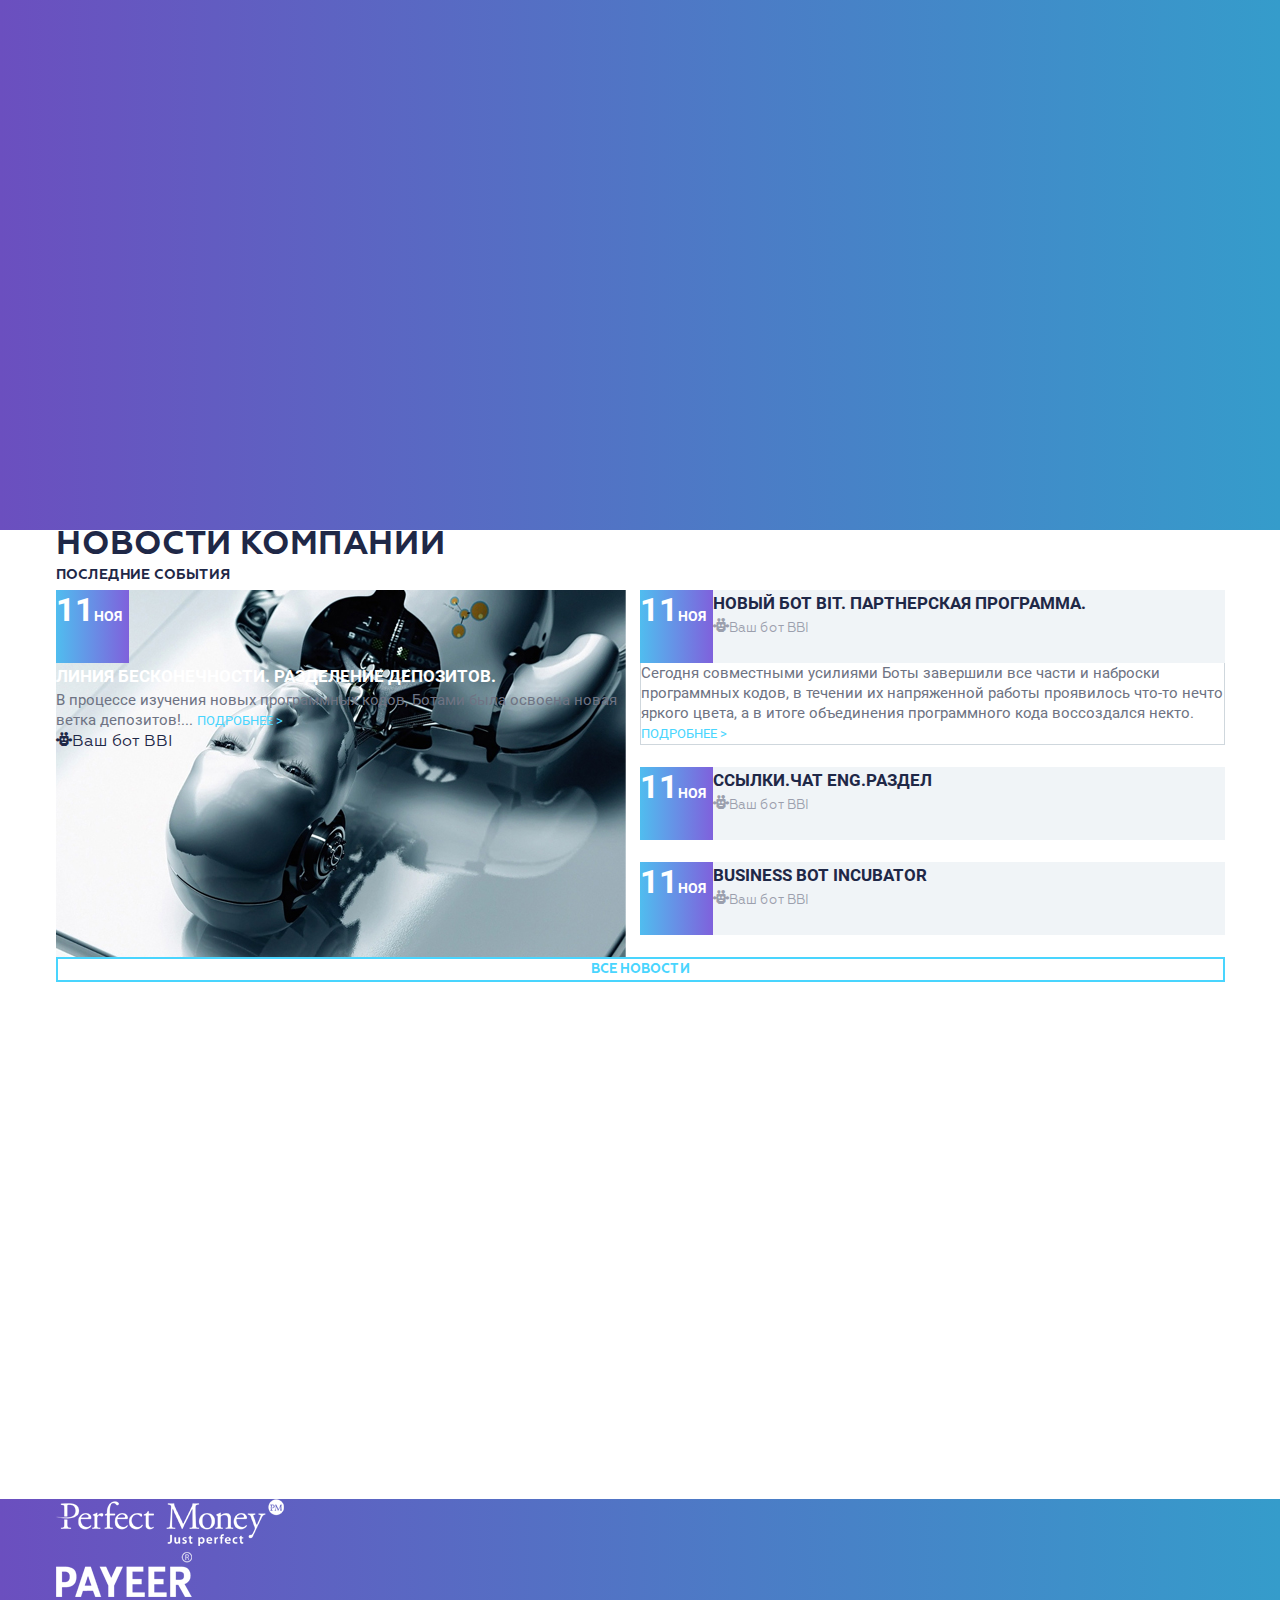
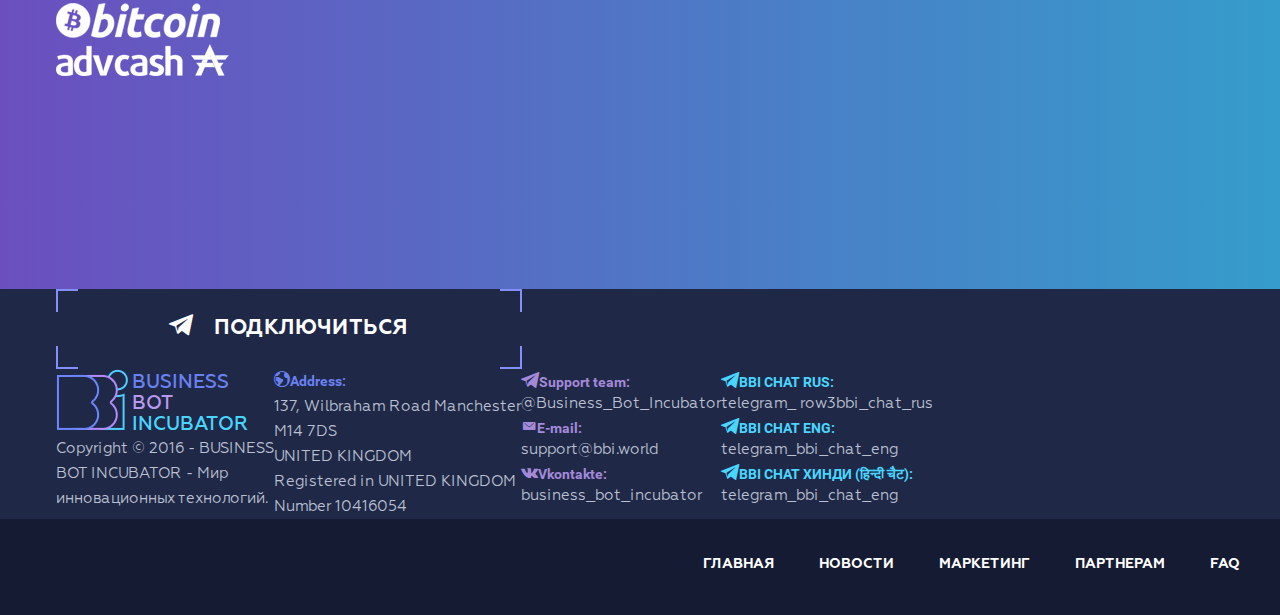
==== commit 49abf88d: "Добавил позиционирование меню футера, Сделал рамки" ====
--- a/main.html
+++ b/main.html
@@ -11,13 +11,13 @@
 <div class="bodyWrap">
     <header>
         <div class="container">
-            <div class="topHeader cfix">
-                <div class="logo cfix invisLink">
-                    <a href="main.html">Главная</a>
+            <div class="topHeader">
+                <div class="logo invisLink">
                     <img src="img/png/logoLetters.png" alt="">
                     <div class="logoWords">
                         <span>BUSINESS<br></span><span>BOT<br></span><span>INCUBATOR</span>
                     </div>
+                    <a href="main.html">Главная</a>
                 </div>
                 <ul class="menu">
                     <li><a href="main.html">Главная</a></li>
@@ -35,13 +35,14 @@
                 </div>
             </div>
             <div class="banner">
-                    <div class="bannerTitle"><div class="companyName"><span>B</span><span>B</span><span>I</span></div>
-                    <h1>Мир инновационных<br>технологий</h1></div>
+                <div class="bannerWrapper">
+                    <div class="companyName"><span>B</span><span>B</span><span>i</span></div>
+                    <h1>Мир инновационных<br><span>технологий!</span></h1>
                     <div class="connect">
                         <span class="icon-telegram"></span><a href="#">Подключиться</a>
                     </div>
-            </div>
-
+                </div>
+            </div>
         </div>
     </header>
     <div class="content">
@@ -50,15 +51,15 @@
                 <ul class="lineItems">
                     <li class="line">
                         <a href=""><span class="firstLine">Линия</span>
-                        <span class="secondLine">Прибыли</span></a>
+                            <span class="secondLine">Прибыли</span></a>
                     </li>
                     <li class="line">
                         <a href=""><span class="firstLine">Линия</span>
-                        <span class="secondLine">Стабильности</span></a>
+                            <span class="secondLine">Стабильности</span></a>
                     </li>
                     <li class="line">
                         <a href=""><span class="firstLine">Линия</span>
-                        <span class="secondLine">Бесконечности</span></a>
+                            <span class="secondLine">Бесконечности</span></a>
                     </li>
                 </ul>
                 <div class="cardsWrapper">
@@ -167,7 +168,7 @@
                     <h3>Ваша прибыль:</h3>
                     <span>120.59$</span>
                 </div>
-                <div class="connectWhite"><span class="icon-telegram"></span><a href="">Подключиться</a></div>
+                <div class="connectWhite"><div class="connectWrapper"><span class="icon-telegram"></span><a href="">Подключиться</a></div></div>
             </div>
         </div>
     </div>
@@ -254,8 +255,7 @@
                             начислений на 1%, максимальная отметка достигает <span>10%</span></p></li>
                     </ul>
                 </div>
-                <div class="connectWhite"><span class="icon-telegram"></span><a href="">Подключиться</a></div>
-            </div>
+                <div class="connectWhite"><div class="connectWrapper"><span class="icon-telegram"></span><a href="">Подключиться</a></div></div>            </div>
         </div>
     </div>
     <div class="news">
@@ -324,14 +324,14 @@
     </div>
     <footer>
         <div class="container">
-            <div class="connectWhite"><span class="icon-telegram"></span><a href="">Подключиться</a></div>
-            <div class="topFooter cfix">
+            <div class="connectWhite"><div class="connectWrapper"><span class="icon-telegram"></span><a href="">Подключиться</a></div></div>            <div class="topFooter cfix">
                 <div class="copyright">
-                    <div class="logo">
+                    <div class="logo invisLink">
                         <img src="img/png/logoLetters.png" alt="">
                         <div class="logoWords">
-                            <span>BUSINESS</span><span>BOT</span><span>INCUBATOR</span>
-                        </div>
+                            <span>BUSINESS<br></span><span>BOT<br></span><span>INCUBATOR</span>
+                        </div>
+                        <a href="main.html">Главная</a>
                     </div>
                     <div>
                 <span class="footerInfo">
@@ -392,9 +392,9 @@
                 </div>
             </div>
         </div>
-        <div class="menu">
+        <div class="menuFooter">
             <div class="container">
-                <ul>
+                <ul class="menu">
                     <li><a href="main.html">Главная</a></li>
                     <li><a href="news.html">Новости</a></li>
                     <li><a href="marketing.html">Маркетинг</a></li>
--- a/css/style.css
+++ b/css/style.css
@@ -1,9 +1,11 @@
 * {
     box-sizing: border-box;
 }
-a{
+
+a {
     text-decoration: none;
 }
+
 body {
     margin: 0 auto;
     font-family: "Geometria";
@@ -12,11 +14,13 @@
     max-width: 1920px;
     min-width: 1200px;
 }
+
 .invisLink {
     position: relative;
     z-index: 1;
 }
-.invisLink>a{
+
+.invisLink > a {
     display: block;
     position: absolute;
     left: 0;
@@ -28,7 +32,8 @@
     text-indent: 200%;
     white-space: nowrap;
 }
-.bodyWrap{
+
+.bodyWrap {
     overflow: hidden
 }
 
@@ -54,6 +59,7 @@
     padding: 0;
 
 }
+
 /*Хэдер начало*/
 header {
     height: 1040px;
@@ -70,18 +76,25 @@
     url("../img/png/header_right_lines.png") no-repeat right bottom -159px,
     radial-gradient(ellipse at center, rgba(62, 80, 141, 1) 0%, rgba(24, 32, 59, 1) 62%, rgba(24, 32, 59, 1) 62%, rgba(24, 32, 59, 1) 88%); /* W3C, IE10+, FF16+, Chrome26+, Opera12+, Safari7+ */
 }
-.logo{
-    margin-top: 45px;
-}
-.menu{
-    margin-top: 81px;
-}
-.logo>*{
-    float: left;
-}
-.logoWords{
-    margin-left: 20px;
-}
+
+.topHeader {
+    width: 100%;
+    position: relative;
+    height: 120px;
+    position: relative;
+}
+
+.logo > * {
+    display: inline-block;
+}
+
+header .logo {
+    width: 202px;
+    position: absolute;
+    left: 0;
+    bottom: 13px;
+}
+
 .logoWords span:nth-child(1), .companyName span:nth-child(1) {
     color: #6981f1;
 }
@@ -94,140 +107,221 @@
     color: #49d5fe;
 }
 
-.topHeader>*{
-    float: left;
-    vertical-align: center;
-}
+.logoWords span {
+    font-size: 19px;
+    line-height: 19px;
+    font-weight: 500;
+}
+
 .menu a {
     font-size: 14px;
     color: #ffffff;
     text-decoration: none;
     font-weight: 700;
-}
+    line-height: 14px;
+}
+
+.topHeader .menu {
+    position: absolute;
+    bottom: 5px;
+    left: 271px;
+}
+
+.menu {
+    display: flex;
+    align-content: space-around;
+    flex-direction: row;
+    text-transform: uppercase;
+    line-height: 14px;
+}
+
 .menu li {
-    display: inline-block;
     padding: 7px 20px;
     position: relative;
-    margin-left: 30px;
-}
+}
+
+.menu li + li {
+    margin-left: 25px;
+}
+
+.langConnect {
+    height: 95px;
+    position: absolute;
+    bottom: 0;
+    right: 0;
+}
+
+.lang {
+    width: 97px;
+    height: 33px;
+    background: no-repeat #2f3753 left 5px top 6px;
+    border: 1px solid #4e566e;
+    position: absolute;
+    top: 0;
+    right: 0;
+}
+
+.topHeader .connect {
+    height: 35px;
+    width: 191px;
+    border: 1px solid #49d5fe;
+    line-height: 33px;
+    vertical-align: middle;
+}
+
+.icon-telegram {
+    color: #49d5fe;
+}
+
+.langConnect .connect {
+    position: absolute;
+    bottom: 0;
+    right: 0;
+}
+
+.langConnect .connect a {
+    padding-left: 11px;
+}
+
+.connect a {
+    color: #49d5fe;
+    text-decoration: none;
+    font-weight: 700;
+    font-size: 14px;
+    text-transform: uppercase;
+}
+
 /*Ховер у меню*/
 .menu a:hover {
     color: #b998ef;
 }
 
-.menu a:hover::before{
+.menu a:hover::before {
     display: block;
     content: '';
     position: absolute;
     border: 1px solid #b998ef;
     border-right-color: transparent;
     border-bottom-color: transparent;
-    width: 17px;
-    height: 17px;
-    top: 0;
-    left: 0;
+    width: 15px;
+    height: 15px;
+    top: -1px;
+    left: -1px;
     z-index: 2;
     color: #b998ef;
 }
-.menu a:hover::after{
+
+.menu a:hover::after {
     display: block;
     content: '';
     position: absolute;
     border: 1px solid #b998ef;
     border-left-color: transparent;
     border-top-color: transparent;
-    width: 17px;
-    height: 17px;
+    width: 15px;
+    height: 15px;
+    bottom: -4px;
+    right: 3px;
+    z-index: 2;
+}
+
+/*Ховер у меню конец*/
+
+.banner {
+    height: 348px;
+    width: 630px;
+    margin: 158px auto 0px;
+    position: relative;
+}
+
+.bannerWrapper {
+    position: absolute;
+    left: 0;
+    top: 0;
+    right: 0;
     bottom: 0;
+}
+
+.banner:before,
+.banner:after,
+.bannerWrapper:before,
+.bannerWrapper:after {
+    position: absolute;
+    width: 58px;
+    height: 58px;
+    content: '';
+    border: solid #ffffff;
+}
+
+.banner:before {
+    left: 0;
+    top: 0;
+    border-width: 2px 0 0 2px;
+}
+
+.banner:after {
     right: 0;
-    z-index: 2;
-}
-/*Ховер у меню конец*/
-
-.logoWords span {
-    font-size: 19px;
-    line-height: 20px;
-    font-weight: 500;
-}
-.lang{
-    width: 97px;
-    height: 33px;
-    background:no-repeat #2f3753  left  5px top 6px;
-    border: 1px solid #4e566e;
-
-}
-.topHeader{
-    height: 120px;
-}
-.topHeader .connect{
-    position: relative;
-    padding: 11px 18px 11px 44px;
-}
-.topHeader span[class='icon-telegram']{
-    position: absolute;
-    left:16px;
-}
-
-.icon-telegram {
-    color: #49d5fe;
-}
-.langConnect>*{
-    display: block;
-}
-.connect a {
-    color: #49d5fe;
-    text-decoration: none;
-    font-weight: 700;
-    font-size: 14px;
-    text-transform: uppercase;
+    top: 0;
+    border-width: 2px 2px 0 0;
+}
+
+.bannerWrapper:before {
+    right: 0;
+    bottom: 0;
+    border-width: 0 2px 2px 0;
+}
+
+.bannerWrapper:after {
+    left: 0;
+    bottom: 0;
+    border-width: 0 0 2px 2px;
+}
+
+h1 {
+    font-size: 33px;
+    font-weight: 700;
+    color: #ffffff;
+    text-transform: uppercase;
+    text-align: center;
+}
+
+h1 > span {
+    line-height: 60px;
 }
 
 .banner .connect > * {
     font-size: 18px;
     line-height: 46px;
     vertical-align: middle;
-    padding-left:18px;
-
-}
-.bannerTitle{
+}
+
+.banner .connect a {
+    padding-left: 18px;
+}
+
+.banner .connect {
+    width: 260px;
+    height: 50px;
     text-align: center;
-    padding-top: 47px;
-}
-
-.banner .connect{
-    width: 256px;
-    height: 46px;
-    margin: 0 auto;
-}
-.banner{
-    height: 348px;
-    width: 630px;
-    margin: 158px auto;
-    text-transform: uppercase;
-    background-color: red;
-    opacity: 0.5;
-}
-.banner h1{
-    line-height: 47px;
-}
+    position: absolute;
+    top: 318px;
+    left: calc(50% - 130px);
+}
+
 .connect {
-    border: 1px solid #49d5fe;
-}
-.connectWhite {
-    border: 1px solid #858eff;
+    border: 2px solid #49d5fe;
+    text-align: center;
+}
+
+.companyName {
+    width: 100%;
+    text-align: center;
+    margin-top: 7px;
 }
 
 .companyName span {
     font-weight: 900;
     font-size: 120px;
-    line-height: 54px;
-}
-
-div + h1 {
-    font-size: 33px;
-    line-height: 60px;
-    font-weight: 700;
-    color: #ffffff;
 }
 
 /*Хэдер конец*/
@@ -239,6 +333,7 @@
     display: table;
     width: 100%;
 }
+
 .line {
     display: table-cell;
     width: 33.3333%;
@@ -252,7 +347,7 @@
     position: relative;
 }
 
-.line:before{
+.line:before {
     content: '';
     position: absolute;
     -webkit-clip-path: polygon(50% 100%, 0 0, 100% 0);
@@ -261,25 +356,30 @@
     width: 46px;
     left: calc(50% - 23px);
     bottom: -23px;
-    -webkit-box-shadow: inset -39px -31px 48px -32px rgba(0,0,0,0.75);
-    -moz-box-shadow: inset -39px -31px 48px -32px rgba(0,0,0,0.75);
-    box-shadow: inset -39px -31px 48px -32px rgba(0,0,0,0.75);
-}
-.line:nth-child(1):before{
+    -webkit-box-shadow: inset -39px -31px 48px -32px rgba(0, 0, 0, 0.75);
+    -moz-box-shadow: inset -39px -31px 48px -32px rgba(0, 0, 0, 0.75);
+    box-shadow: inset -39px -31px 48px -32px rgba(0, 0, 0, 0.75);
+}
+
+.line:nth-child(1):before {
     background: #4756a2;
     display: none;
 }
-.line:nth-child(1):hover:before,.line:nth-child(2):hover:before,.line:nth-child(3):hover:before{
+
+.line:nth-child(1):hover:before, .line:nth-child(2):hover:before, .line:nth-child(3):hover:before {
     display: block;
 }
-.line:nth-child(2):before{
+
+.line:nth-child(2):before {
     background: #7355a1;
     display: none;
 }
-.line:nth-child(3):before{
+
+.line:nth-child(3):before {
     background: #3487a7;
     display: none;
 }
+
 .line:nth-child(1):after {
     content: '';
     position: absolute;
@@ -341,62 +441,76 @@
     color: #ffffff;
     text-transform: uppercase;
 }
+
 /*3 блока выбора линий конец*/
 
 /*4 блока с тарифами начало*/
 .rates {
     height: 927px;
 }
+
 .ratesItems {
     margin-top: -22px;
     background-color: #f0f4f7;
 }
-.itemsContent{
+
+.itemsContent {
     display: grid;
-    grid-template-rows: repeat(3,1fr) 134px;
-}
+    grid-template-rows: repeat(3, 1fr) 134px;
+}
+
 .card {
-    border:  1px solid #cfd7dd;
+    border: 1px solid #cfd7dd;
     background-color: #ffffff;
     display: grid;
     grid-template-rows: 138px 121px auto;
     text-align: center;
 
 }
-.cardsWrapper{
+
+.cardsWrapper {
     display: grid;
-    grid-template-columns: repeat(4,1fr);
-    grid-auto-rows: minmax(539px,max-content);
+    grid-template-columns: repeat(4, 1fr);
+    grid-auto-rows: minmax(539px, max-content);
     grid-gap: 31px;
     margin-top: 132px;
 
-}.card span{
-     vertical-align: middle;
- }
- .itemsContent>div:nth-child(odd){
-     background-color: #f0f4f7;
- }
- .upgrade div{
-     width: 232px;
-     height: 50px;
-     margin: auto;
- }
- .card:nth-child(1) .upgrade div{
-     background-color: #637ae2;
- }
+}
+
+.card span {
+    vertical-align: middle;
+}
+
+.itemsContent > div:nth-child(odd) {
+    background-color: #f0f4f7;
+}
+
+.upgrade div {
+    width: 232px;
+    height: 50px;
+    margin: auto;
+}
+
+.card:nth-child(1) .upgrade div {
+    background-color: #637ae2;
+}
+
 .card .cardName {
     font-size: 17px;
     font-weight: 500;
 }
-.card span[class='icon-robot']{
+
+.card span[class='icon-robot'] {
     font-size: 60px;
     margin-top: 16px;
 }
-.cardHeader{
+
+.cardHeader {
     background-color: #1f2847;
     display: grid;
- }
-.card:first-child .cardHeader{
+}
+
+.card:first-child .cardHeader {
     color: #6e87fa;
 }
 
@@ -407,10 +521,12 @@
 .card:nth-child(3) .cardHeader {
     color: #af82f6;
 }
+
 .card:nth-child(4) .cardHeader {
     color: #4fceff;
 }
-.card .percent  {
+
+.card .percent {
     font-family: Roboto;
     font-weight: 900;
     padding: 30px;
@@ -448,8 +564,6 @@
     font-weight: 700;
 }
 
-
-
 .card:nth-child(1) .upgrade span {
     color: #5a6fcf;
 }
@@ -465,6 +579,7 @@
 .card:nth-child(4) .upgrade span {
     color: #33c1f7;
 }
+
 /*4 блока с тарифами конец*/
 
 /*Калькулятор начало*/
@@ -500,10 +615,14 @@
     font-family: Roboto;
     font-weight: 900;
 }
-
-.connectWhite > * {
+/*Кнопка подключиться*/
+.connectWhite {
+    width: 466px;
+    height: 80px;
+    position: relative;
+}
+.connectWhite * {
     font-size: 21px;
-    line-height: 54px;
     color: #ffffff;
     text-decoration: none;
     text-transform: uppercase;
@@ -511,7 +630,54 @@
 
 .connectWhite a {
     font-weight: 700;
-}
+    padding-left: 21px;
+}
+
+.connectWrapper {
+    position: absolute;
+    text-align: center;
+    line-height: 80px;
+    left: 0;
+    top: 0;
+    right: 0;
+    bottom: 0;
+}
+
+.connectWhite:before,
+.connectWhite:after,
+.connectWrapper:before,
+.connectWrapper:after {
+    position: absolute;
+    width: 20px;
+    height: 21px;
+    content: '';
+    border: solid #858eff;
+}
+
+.connectWhite:before {
+    left: 0;
+    top: 0;
+    border-width: 2px 0 0 2px;
+}
+
+.connectWhite:after {
+    right: 0;
+    top: 0;
+    border-width: 2px 2px 0 0;
+}
+
+.connectWrapper:before {
+    right: 0;
+    bottom: 0;
+    border-width: 0 2px 2px 0;
+}
+
+.connectWrapper:after {
+    left: 0;
+    bottom: 0;
+    border-width: 0 0 2px 2px;
+}
+/*Кнопка подключиться конец*/
 /*Калькулятор конец*/
 
 /*Сертификат начало*/
@@ -591,6 +757,7 @@
 .advantages span[class^="icon"] {
     font-size: 43px;
 }
+
 /*Преимущества конец*/
 
 /*Партнёрская программа начало*/
@@ -618,6 +785,7 @@
     font-size: 33px;
     line-height: 36px;
 }
+
 /*Партнёрская программа конец*/
 
 /*Новости начало*/
@@ -646,14 +814,14 @@
     color: #ffffff;
     width: 73px;
     height: 73px;
-    background: rgba(80,189,239,1);
-    background: -moz-linear-gradient(left, rgba(80,189,239,1) 0%, rgba(127,97,220,1) 100%);
-    background: -webkit-gradient(left top, right top, color-stop(0%, rgba(80,189,239,1)), color-stop(100%, rgba(127,97,220,1)));
-    background: -webkit-linear-gradient(left, rgba(80,189,239,1) 0%, rgba(127,97,220,1) 100%);
-    background: -o-linear-gradient(left, rgba(80,189,239,1) 0%, rgba(127,97,220,1) 100%);
-    background: -ms-linear-gradient(left, rgba(80,189,239,1) 0%, rgba(127,97,220,1) 100%);
-    background: linear-gradient(to right, rgba(80,189,239,1) 0%, rgba(127,97,220,1) 100%);
-    filter: progid:DXImageTransform.Microsoft.gradient( startColorstr='#50bdef', endColorstr='#7f61dc', GradientType=1 );
+    background: rgba(80, 189, 239, 1);
+    background: -moz-linear-gradient(left, rgba(80, 189, 239, 1) 0%, rgba(127, 97, 220, 1) 100%);
+    background: -webkit-gradient(left top, right top, color-stop(0%, rgba(80, 189, 239, 1)), color-stop(100%, rgba(127, 97, 220, 1)));
+    background: -webkit-linear-gradient(left, rgba(80, 189, 239, 1) 0%, rgba(127, 97, 220, 1) 100%);
+    background: -o-linear-gradient(left, rgba(80, 189, 239, 1) 0%, rgba(127, 97, 220, 1) 100%);
+    background: -ms-linear-gradient(left, rgba(80, 189, 239, 1) 0%, rgba(127, 97, 220, 1) 100%);
+    background: linear-gradient(to right, rgba(80, 189, 239, 1) 0%, rgba(127, 97, 220, 1) 100%);
+    filter: progid:DXImageTransform.Microsoft.gradient(startColorstr='#50bdef', endColorstr='#7f61dc', GradientType=1);
 
 }
 
@@ -664,10 +832,12 @@
     font-weight: 700;
     text-transform: uppercase;
 }
-.newsContent{
+
+.newsContent {
     border: 1px solid #cfd7dd;
     border-top: none;
 }
+
 .newsItem h3 {
     font-size: 15px;
     display: block;
@@ -678,7 +848,7 @@
     width: 570px;
     height: 367px;
     background-position: right center;
-    grid-row: 1 / -1 ;
+    grid-row: 1 / -1;
 }
 
 .news .current_news h3 {
@@ -703,35 +873,40 @@
 .news .current_news p {
     line-height: 20px;
 }
-.item_news .date{
+
+.item_news .date {
     display: block;
     float: left;
 }
-.month{
+
+.month {
     font-size: 14px;
     line-height: 20px;
     color: #ffffff;
 }
-.item_news .newsHeader{
+
+.item_news .newsHeader {
     background-color: #f0f4f7;
     height: 73px;
 
 }
-.newsHeader span[class='icon-robot']{
+
+.newsHeader span[class='icon-robot'] {
     font-size: 16px;
     color: #9b9fad;
 }
-.newsHeader span[class='icon-robot']+span{
+
+.newsHeader span[class='icon-robot'] + span {
     color: #9b9fad;
     font-size: 13px;
     line-height: 24px;
 }
-.newsList{
+
+.newsList {
     display: grid;
-    grid-template-columns: repeat(2,1fr);
-    grid-template-rows: repeat(3,auto);
-}
-
+    grid-template-columns: repeat(2, 1fr);
+    grid-template-rows: repeat(3, auto);
+}
 
 /*Новости конец*/
 
@@ -740,16 +915,13 @@
     background: linear-gradient(to left, #359ccb, #6b4fbf);
     height: 390px;
 }
+
 /*Способы оплаты конец*/
 
 /*Футер*/
 
 footer {
     background-color: #1f2847;
-}
-
-footer .menu {
-    background-color: #151b33;
 }
 
 footer .connect * {
@@ -798,13 +970,6 @@
     float: left;
 }
 
-h1 {
-    font-size: 55px;
-    line-height: 60px;
-    font-weight: 700;
-    color: #ffffff;
-}
-
 .newsMore {
     font-size: 31px;
     line-height: 54px;
@@ -825,4 +990,23 @@
 
 .referralItems p {
     color: #9da4bd;
+}
+
+footer .menu {
+    display: flex;
+    flex-direction: row;
+    line-height: 14px;
+    margin: 0 auto;
+    position: absolute;
+    bottom: 37px;
+    left: 683px;
+    right: 0;
+}
+footer .menu li{
+    margin: 0 5px 0 0;
+}
+.menuFooter {
+    background-color: #151b33;
+    height: 96px;
+    position: relative;
 }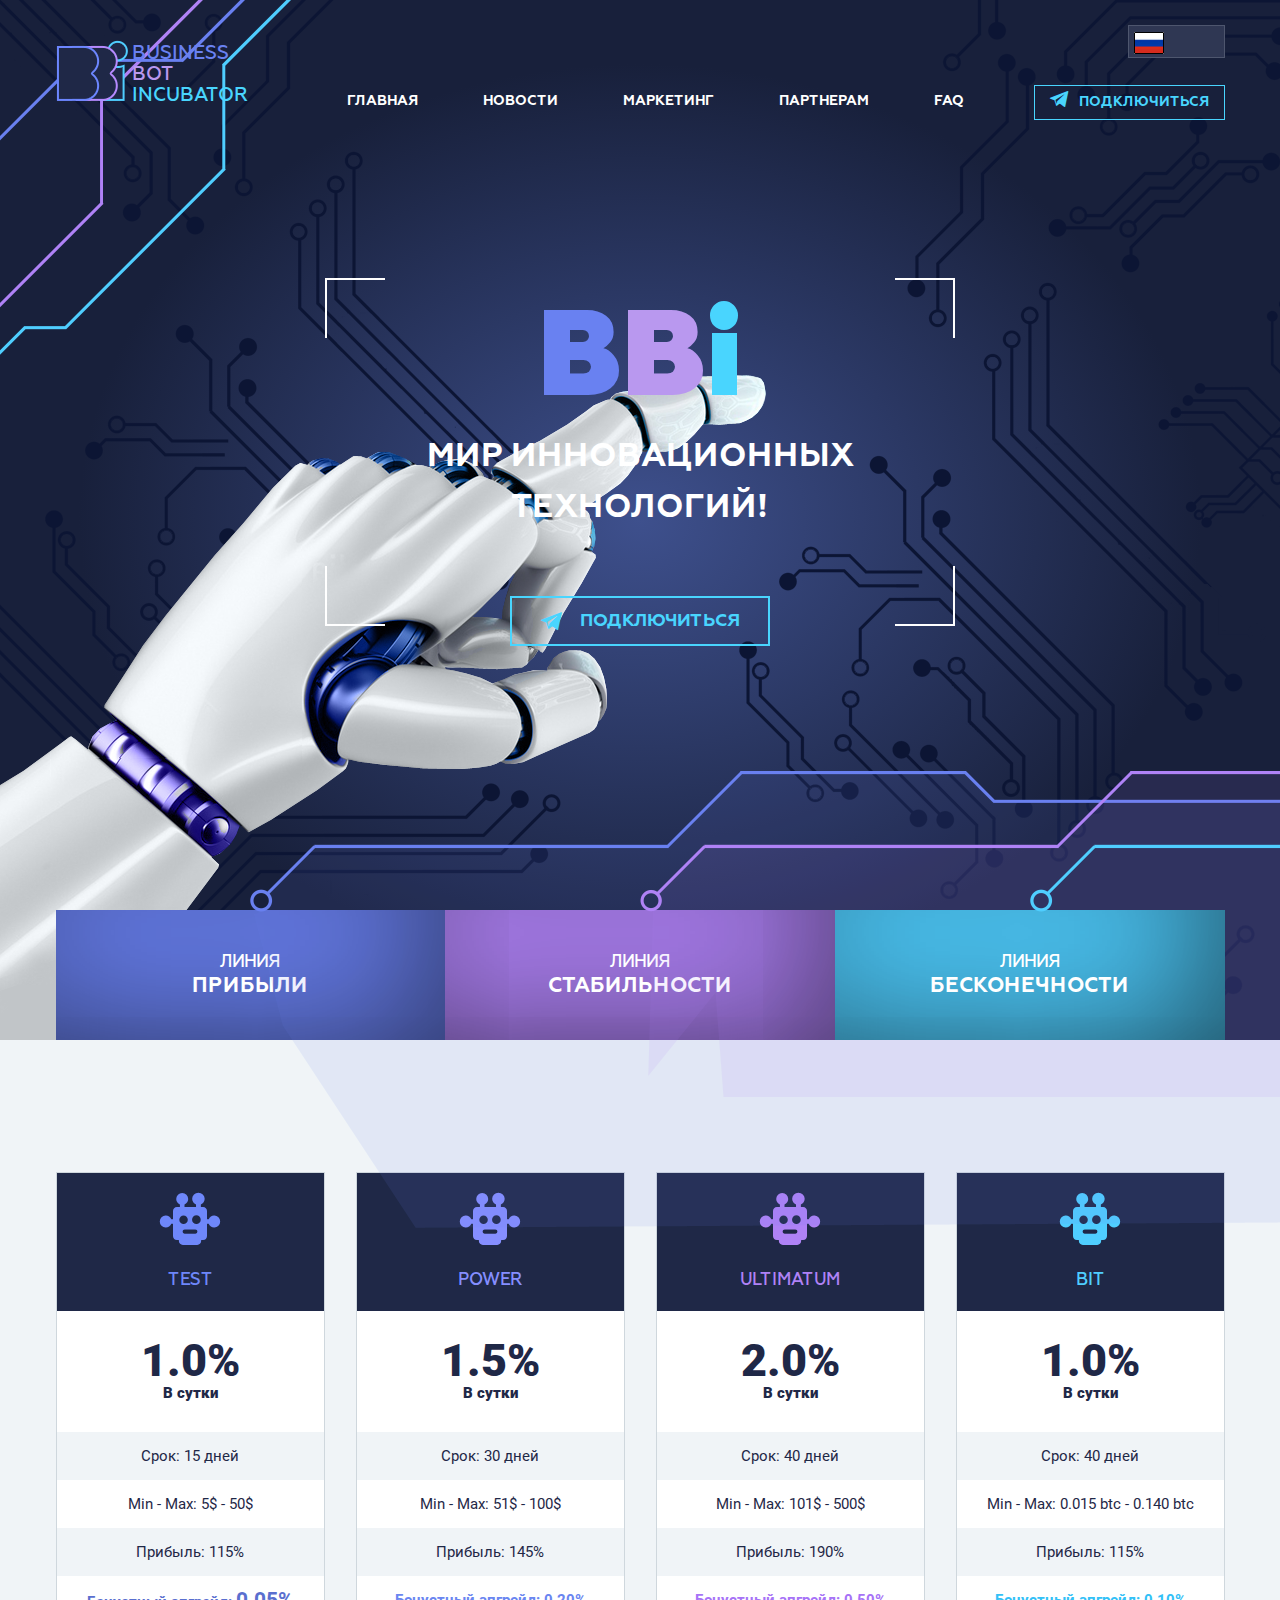
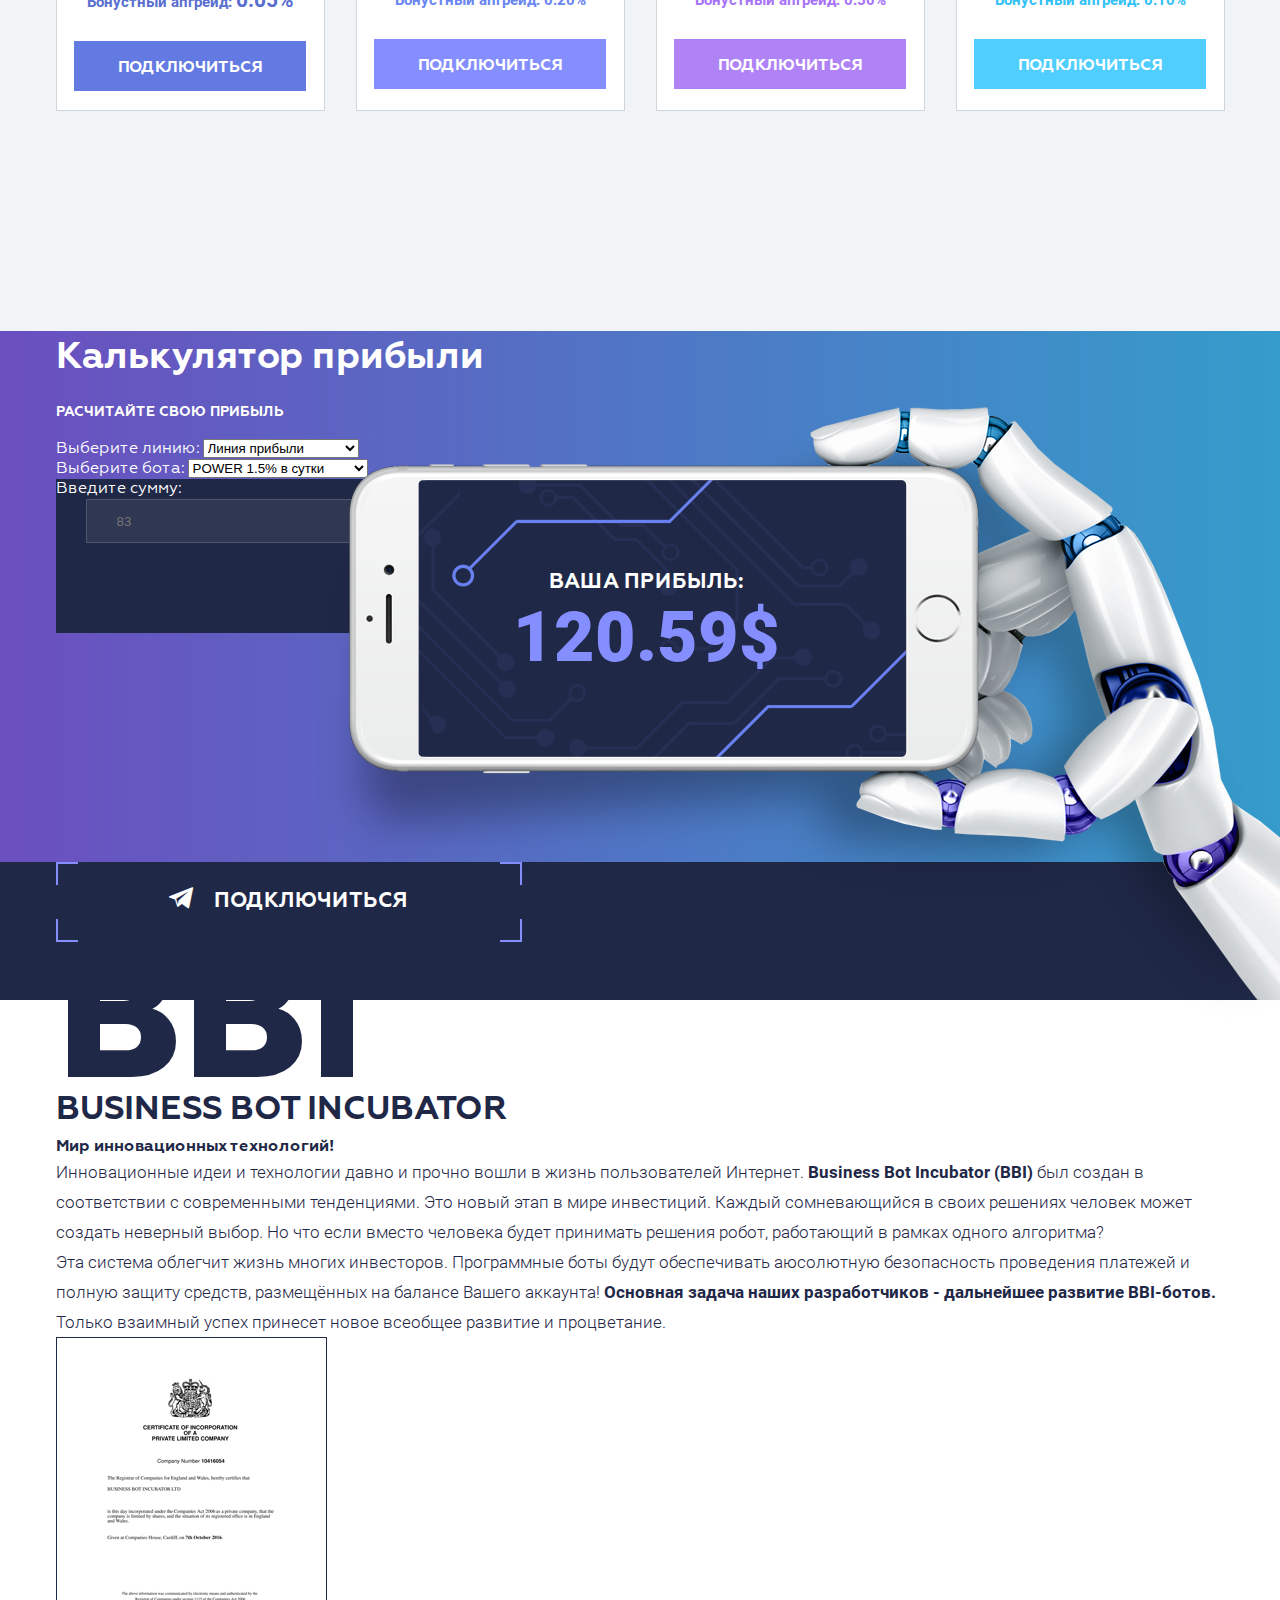
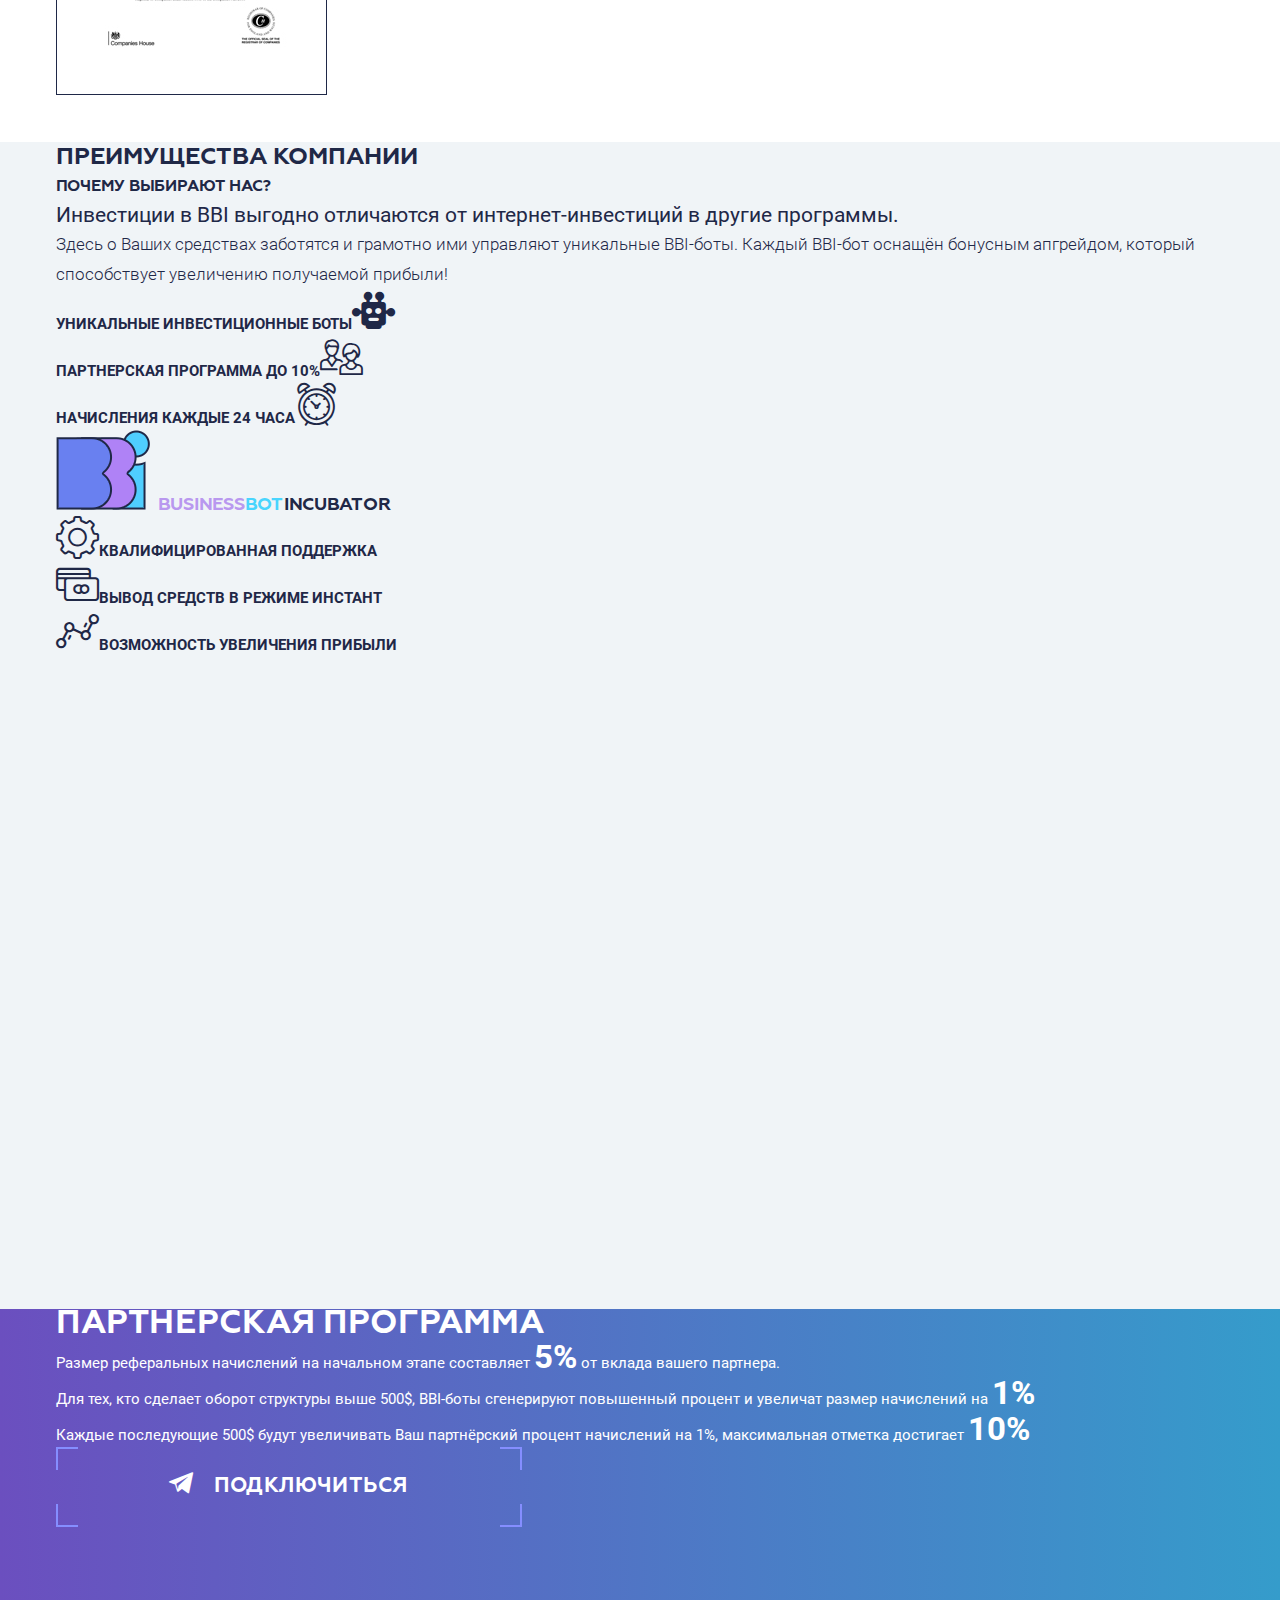
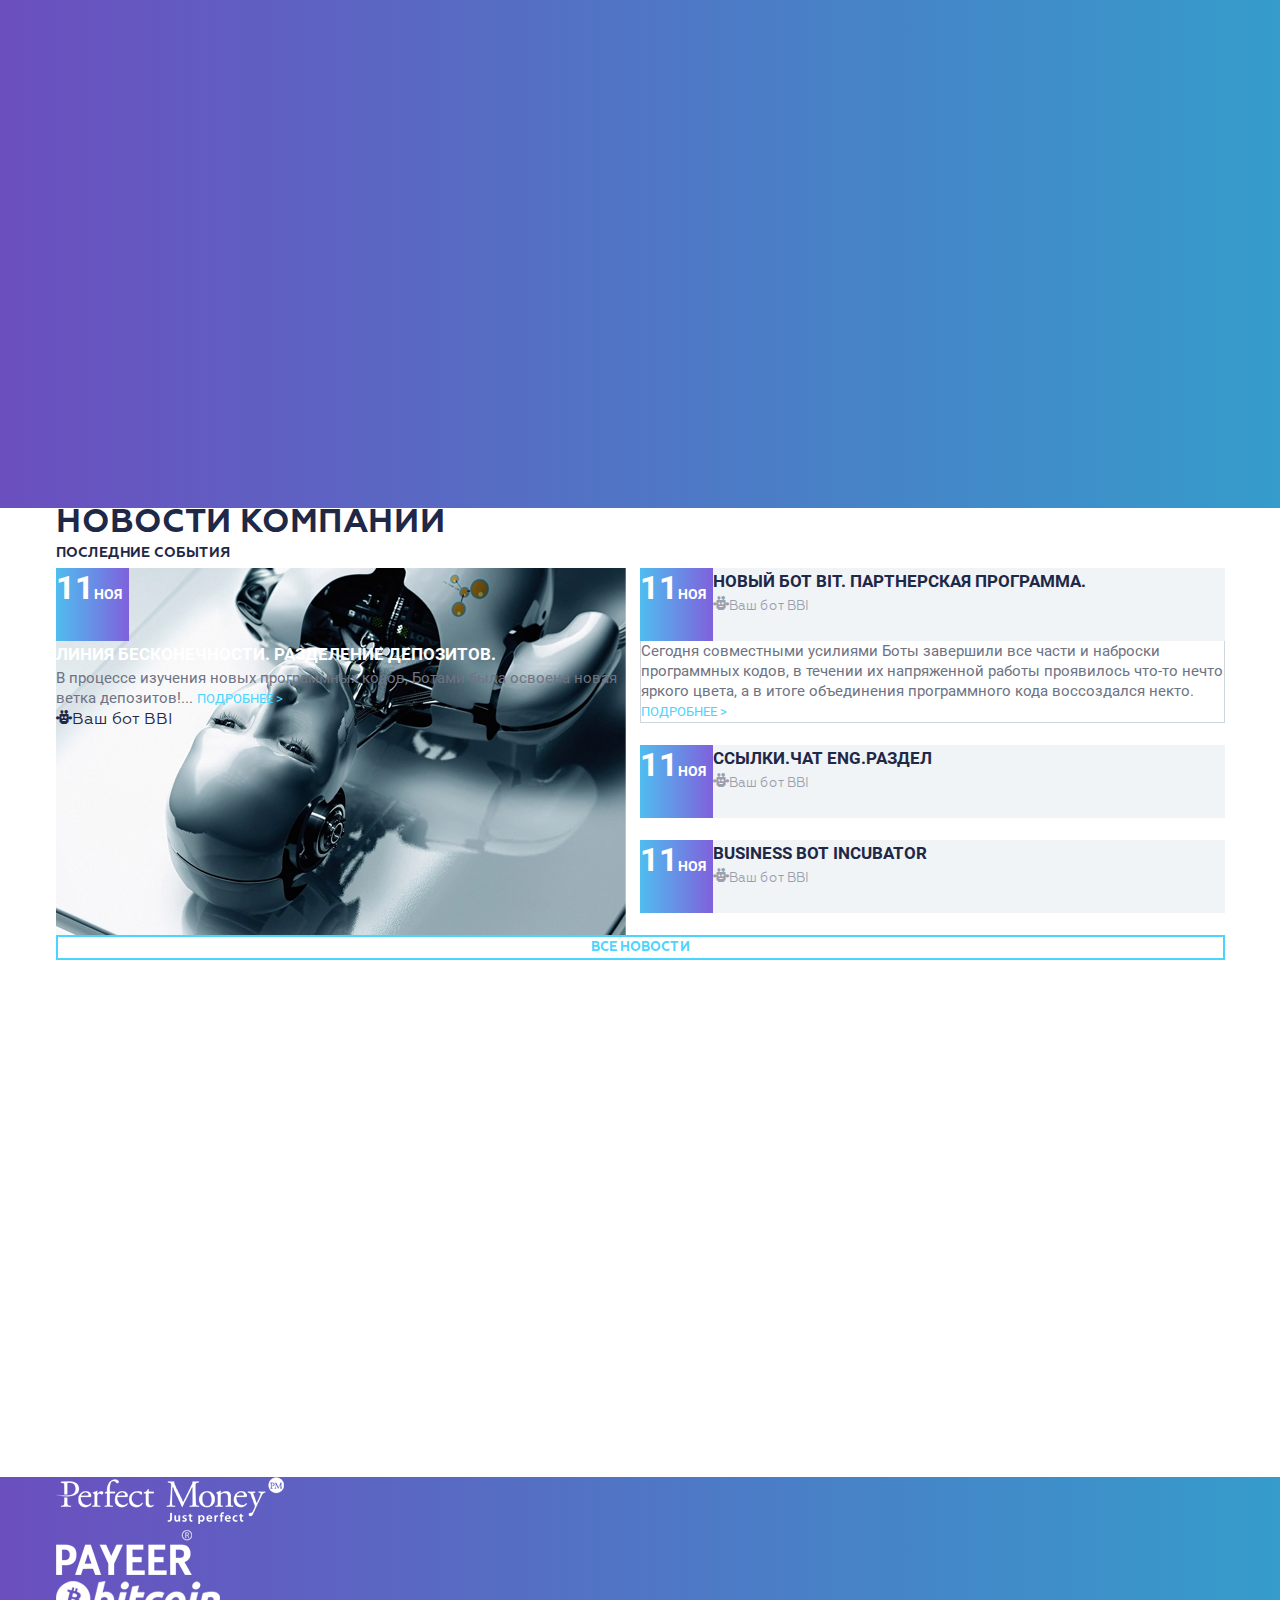
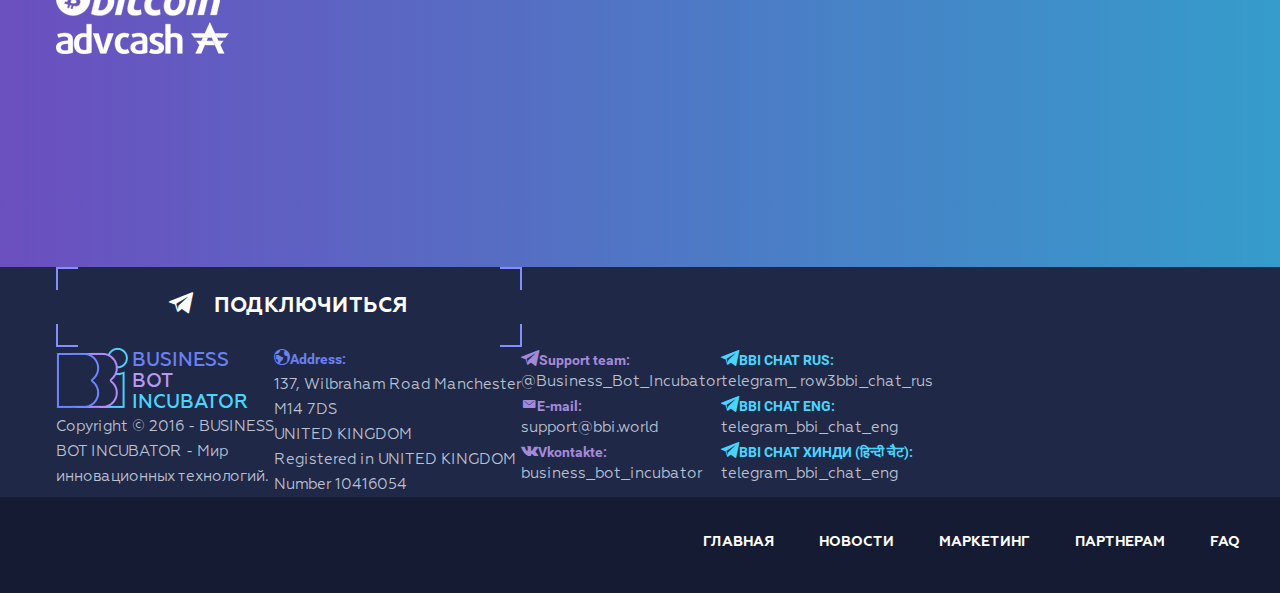
==== commit 0e05a64a: "Начал делать калькулятор" ====
--- a/main.html
+++ b/main.html
@@ -67,7 +67,7 @@
                         <div class="cardHeader"><span class="icon-robot"></span><span
                                 class="cardName">TEST</span>
                         </div>
-                        <div class="percent"><span>1.0%<span>В сутки</span> </span></div>
+                        <div class="percent"><span>1.0%</span><span>В сутки</span></div>
                         <div class="itemsContent">
                             <div><span>Срок: 15 дней</span></div>
                             <div><span>Min - Max: 5$ - 50$</span></div>
@@ -82,7 +82,7 @@
                         <div class="cardHeader"><span class="icon-robot"></span><span
                                 class="cardName">POWER</span>
                         </div>
-                        <div class="percent"><span>1.5%<span>В сутки</span> </span></div>
+                        <div class="percent"><span>1.5%</span><span>В сутки</span></div>
                         <div class="itemsContent">
                             <div><span>Срок: 30 дней</span></div>
                             <div><span>Min - Max: 51$ - 100$</span></div>
@@ -97,7 +97,7 @@
                         <div class="cardHeader"><span class="icon-robot"></span><span
                                 class="cardName">ULTIMATUM</span>
                         </div>
-                        <div class="percent"><span>2.0%<span>В сутки</span> </span></div>
+                        <div class="percent"><span>2.0%</span><span>В сутки</span></div>
                         <div class="itemsContent">
                             <div><span>Срок: 40 дней</span></div>
                             <div><span>Min - Max: 101$ - 500$</span></div>
@@ -112,7 +112,7 @@
                         <div class="cardHeader"><span class="icon-robot"></span><span
                                 class="cardName">BIT</span>
                         </div>
-                        <div class="percent"><span>1.0%<span>В сутки</span> </span></div>
+                        <div class="percent"><span>1.0%</span><span>В сутки</span></div>
                         <div class="itemsContent">
                             <div><span>Срок: 40 дней</span></div>
                             <div><span>Min - Max: 0.015 btc - 0.140 btc</span></div>
@@ -128,47 +128,51 @@
         </div>
     </div>
     <div class="calculator">
-        <div class="container">
-            <div class="calc_left">
-                <div>
-                    <h2>Калькулятор прибыли</h2>
-                    <h4>Расчитайте свою прибыль</h4>
-                </div>
-                <form action="">
-                    <fieldset>
-                        <label for="calcLine">Выберите линию:</label>
-                        <select name="" id="calcLine">
-                            <option value="profit">Линия прибыли</option>
-                            <option value="stability">Линия стабильности</option>
-                            <option value="infinity">Линия бесконечности</option>
-                        </select>
-                    </fieldset>
-                    <fieldset>
-                        <label for="calcRates">Выберите бота:</label>
-                        <select name="" id="calcRates">
-                            <option value="test">TEST 1.0% в сутки</option>
-                            <option selected value="power">POWER 1.5% в сутки</option>
-                            <option value="ultimate">ULTIMATUM 2.0% в сутки</option>
-                            <option value="bit">BIT 1.0% в сутки</option>
-                        </select>
-                    </fieldset>
-                </form>
-                <form action="">
-                    <fieldset>
-                        <label for="sum">Введите сумму:</label>
-                        <input type="text" id="sum" placeholder="83">
-                    </fieldset>
-                    <div class="sum_change">
-                    </div>
-                </form>
-
-            </div>
-            <div class="calc_right">
+        <div class="calcTop">
+            <div class="container">
+                <div class="calcWrapper">
+                    <div class="calcTitle">
+                        <h2>Калькулятор прибыли</h2>
+                        <h4>Расчитайте свою прибыль</h4>
+                    </div>
+                    <form action="" class="calcChangeLine">
+                        <fieldset>
+                            <label for="calcLine">Выберите линию:</label>
+                            <select name="" id="calcLine">
+                                <option value="profit">Линия прибыли</option>
+                                <option value="stability">Линия стабильности</option>
+                                <option value="infinity">Линия бесконечности</option>
+                            </select>
+                        </fieldset>
+                        <fieldset>
+                            <label for="calcRates">Выберите бота:</label>
+                            <select name="" id="calcRates">
+                                <option value="test">TEST 1.0% в сутки</option>
+                                <option selected value="power">POWER 1.5% в сутки</option>
+                                <option value="ultimate">ULTIMATUM 2.0% в сутки</option>
+                                <option value="bit">BIT 1.0% в сутки</option>
+                            </select>
+                        </fieldset>
+                    </form>
+                    <form action="" class="calcChangeSum">
+                        <fieldset>
+                            <label for="sum">Введите сумму:</label>
+                            <input type="text" id="sum" placeholder="83">
+                        </fieldset>
+                    </form>
+                </div>
                 <div class="profit">
                     <h3>Ваша прибыль:</h3>
                     <span>120.59$</span>
                 </div>
-                <div class="connectWhite"><div class="connectWrapper"><span class="icon-telegram"></span><a href="">Подключиться</a></div></div>
+            </div>
+        </div>
+        <div class="calcFooter">
+            <div class="container">
+                <div class="sumChange"></div>
+                <div class="connectWhite">
+                    <div class="connectWrapper"><span class="icon-telegram"></span><a href="">Подключиться</a></div>
+                </div>
             </div>
         </div>
     </div>
@@ -255,7 +259,10 @@
                             начислений на 1%, максимальная отметка достигает <span>10%</span></p></li>
                     </ul>
                 </div>
-                <div class="connectWhite"><div class="connectWrapper"><span class="icon-telegram"></span><a href="">Подключиться</a></div></div>            </div>
+                <div class="connectWhite">
+                    <div class="connectWrapper"><span class="icon-telegram"></span><a href="">Подключиться</a></div>
+                </div>
+            </div>
         </div>
     </div>
     <div class="news">
@@ -324,7 +331,10 @@
     </div>
     <footer>
         <div class="container">
-            <div class="connectWhite"><div class="connectWrapper"><span class="icon-telegram"></span><a href="">Подключиться</a></div></div>            <div class="topFooter cfix">
+            <div class="connectWhite">
+                <div class="connectWrapper"><span class="icon-telegram"></span><a href="">Подключиться</a></div>
+            </div>
+            <div class="topFooter cfix">
                 <div class="copyright">
                     <div class="logo invisLink">
                         <img src="img/png/logoLetters.png" alt="">
--- a/css/style.css
+++ b/css/style.css
@@ -1,11 +1,16 @@
 * {
     box-sizing: border-box;
 }
-
+* {
+    padding: 0;
+    margin: 0;
+}
 a {
     text-decoration: none;
 }
-
+fieldset{
+    border:  none;
+}
 body {
     margin: 0 auto;
     font-family: "Geometria";
@@ -13,6 +18,7 @@
     color: #1f2847;
     max-width: 1920px;
     min-width: 1200px;
+    padding: 0;
 }
 
 .invisLink {
@@ -332,6 +338,8 @@
     margin-top: -130px;
     display: table;
     width: 100%;
+    position: relative;
+    z-index: 3;
 }
 
 .line {
@@ -345,6 +353,18 @@
     -moz-box-shadow: inset -33px -33px 153px -36px rgba(0, 0, 0, 0.75);
     box-shadow: inset -33px -33px 153px -36px rgba(0, 0, 0, 0.75);
     position: relative;
+    z-index: 3;
+}
+.line:nth-child(1) {
+    background-color: #6980f0;
+}
+
+.line:nth-child(2) {
+    background-color: #af82f6;
+}
+
+.line:nth-child(3) {
+    background-color: #4fceff;
 }
 
 .line:before {
@@ -378,6 +398,7 @@
 .line:nth-child(3):before {
     background: #3487a7;
     display: none;
+
 }
 
 .line:nth-child(1):after {
@@ -388,6 +409,7 @@
     top: -217px;
     width: 1628px;
     height: 535px;
+    z-index: 1;
 }
 
 .line:nth-child(2):after {
@@ -398,7 +420,7 @@
     top: -139px;
     width: 1130px;
     height: 573px;
-
+    z-index: 1;
 }
 
 .line:nth-child(3):after {
@@ -409,23 +431,13 @@
     top: -217px;
     width: 1628px;
     height: 299px;
+    z-index: 1;
 }
 
 .line span {
     display: block;
 }
 
-.line:nth-child(1) {
-    background-color: #6980f0;
-}
-
-.line:nth-child(2) {
-    background-color: #af82f6;
-}
-
-.line:nth-child(3) {
-    background-color: #4fceff;
-}
 
 .firstLine {
     font-weight: 500;
@@ -447,11 +459,6 @@
 /*4 блока с тарифами начало*/
 .rates {
     height: 927px;
-}
-
-.ratesItems {
-    margin-top: -22px;
-    background-color: #f0f4f7;
 }
 
 .itemsContent {
@@ -476,11 +483,6 @@
     margin-top: 132px;
 
 }
-
-.card span {
-    vertical-align: middle;
-}
-
 .itemsContent > div:nth-child(odd) {
     background-color: #f0f4f7;
 }
@@ -488,12 +490,10 @@
 .upgrade div {
     width: 232px;
     height: 50px;
-    margin: auto;
-}
-
-.card:nth-child(1) .upgrade div {
-    background-color: #637ae2;
-}
+    margin: 15px auto;
+}
+
+
 
 .card .cardName {
     font-size: 17px;
@@ -529,16 +529,17 @@
 .card .percent {
     font-family: Roboto;
     font-weight: 900;
-    padding: 30px;
-}
-
-.card .percent span {
+    padding-top: 23px;
+}
+
+.card .percent>span {
     font-size: 45px;
-    color: #000;
-}
-
-.card .percent span > span {
+    display: block;
+}
+
+.card .percent span+span {
     font-size: 15px;
+    margin-top: -3px;
 }
 
 .card .itemsContent span {
@@ -579,38 +580,97 @@
 .card:nth-child(4) .upgrade span {
     color: #33c1f7;
 }
-
+.card:nth-child(1) .upgrade div {
+    background-color: #637ae2;
+}
+.card:nth-child(2) .upgrade div {
+    background-color: #858eff;
+}
+.card:nth-child(3) .upgrade div {
+    background-color: #af82f6;
+}
+.card:nth-child(4) .upgrade div {
+    background-color: #4fceff;
+}
 /*4 блока с тарифами конец*/
 
 /*Калькулятор начало*/
+.calcFooter{
+    height: 138px;
+    background-color: #1f2847;
+    position: absolute;
+    bottom: 0;
+    width: 100%;
+}
+.calcWrapper{
+    width: 570px;
+    height: 529px;
+}
+.calcTitle{
+    margin-top: 94px;
+}
+.calcChangeSum{
+    background-color: #1f2847;
+    height: 154px;
+}
+.calcChangeSum input{
+    background-color: #2f3753;
+    color: #ffffff;
+    width: 510px;
+    height: 44px;
+    border: 1px solid #4e566e;
+    padding: 0 30px;
+    margin: 0 30px;
+    position: relative;
+}
+.calcChangeSum input:before{
+    content: '$';
+    position: absolute;
+    color: #ffffff;
+}
 .calculator {
-    height: 785px;
     background: linear-gradient(to left, #359ccb, #6b4fbf);
-}
-
+    position: relative;
+    height: 669px;
+    color: #ffffff;
+
+}
+.calculator:after{
+    background-image: url(../img/png/hand_phone.png);
+    content: '';
+    position: absolute;
+    height: 612px;
+    width: 966px;
+    right: 0;
+    bottom: -19px;
+}
 .calculator h2 {
-    color: #ffffff;
     font-size: 37px;
     line-height: 54px;
 }
 
 .calculator h4 {
-    color: #ffffff;
     font-size: 14px;
     line-height: 54px;
     text-transform: uppercase;
 }
 
 .calculator h3 {
-    color: #ffffff;
     font-size: 21px;
     line-height: 54px;
     text-transform: uppercase;
 }
-
+.profit{
+    position: absolute;
+    top:225px;
+    right: 500px;
+    z-index: 2;
+    text-align: center;
+
+}
 .calculator .profit span {
     font-size: 70px;
-    line-height: 34px;
+    line-height: 54px;
     color: #858eff;
     font-family: Roboto;
     font-weight: 900;
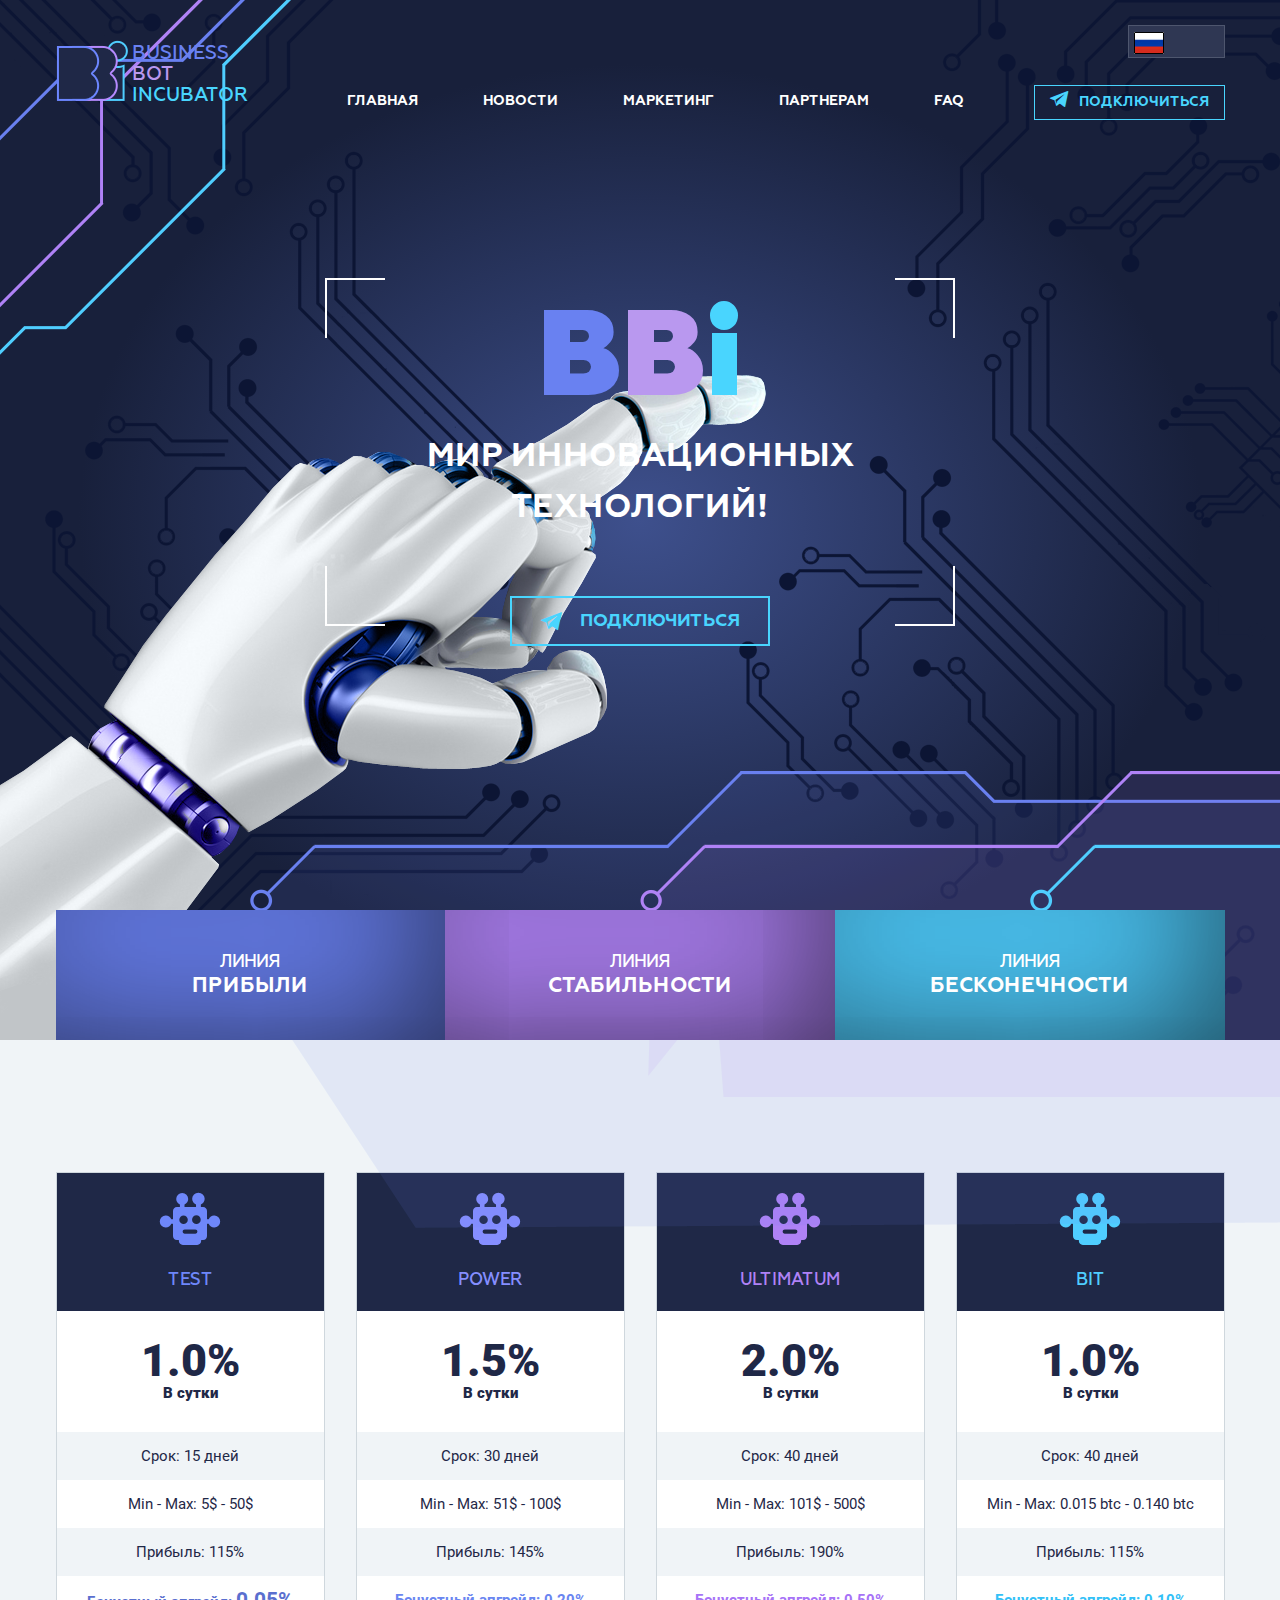
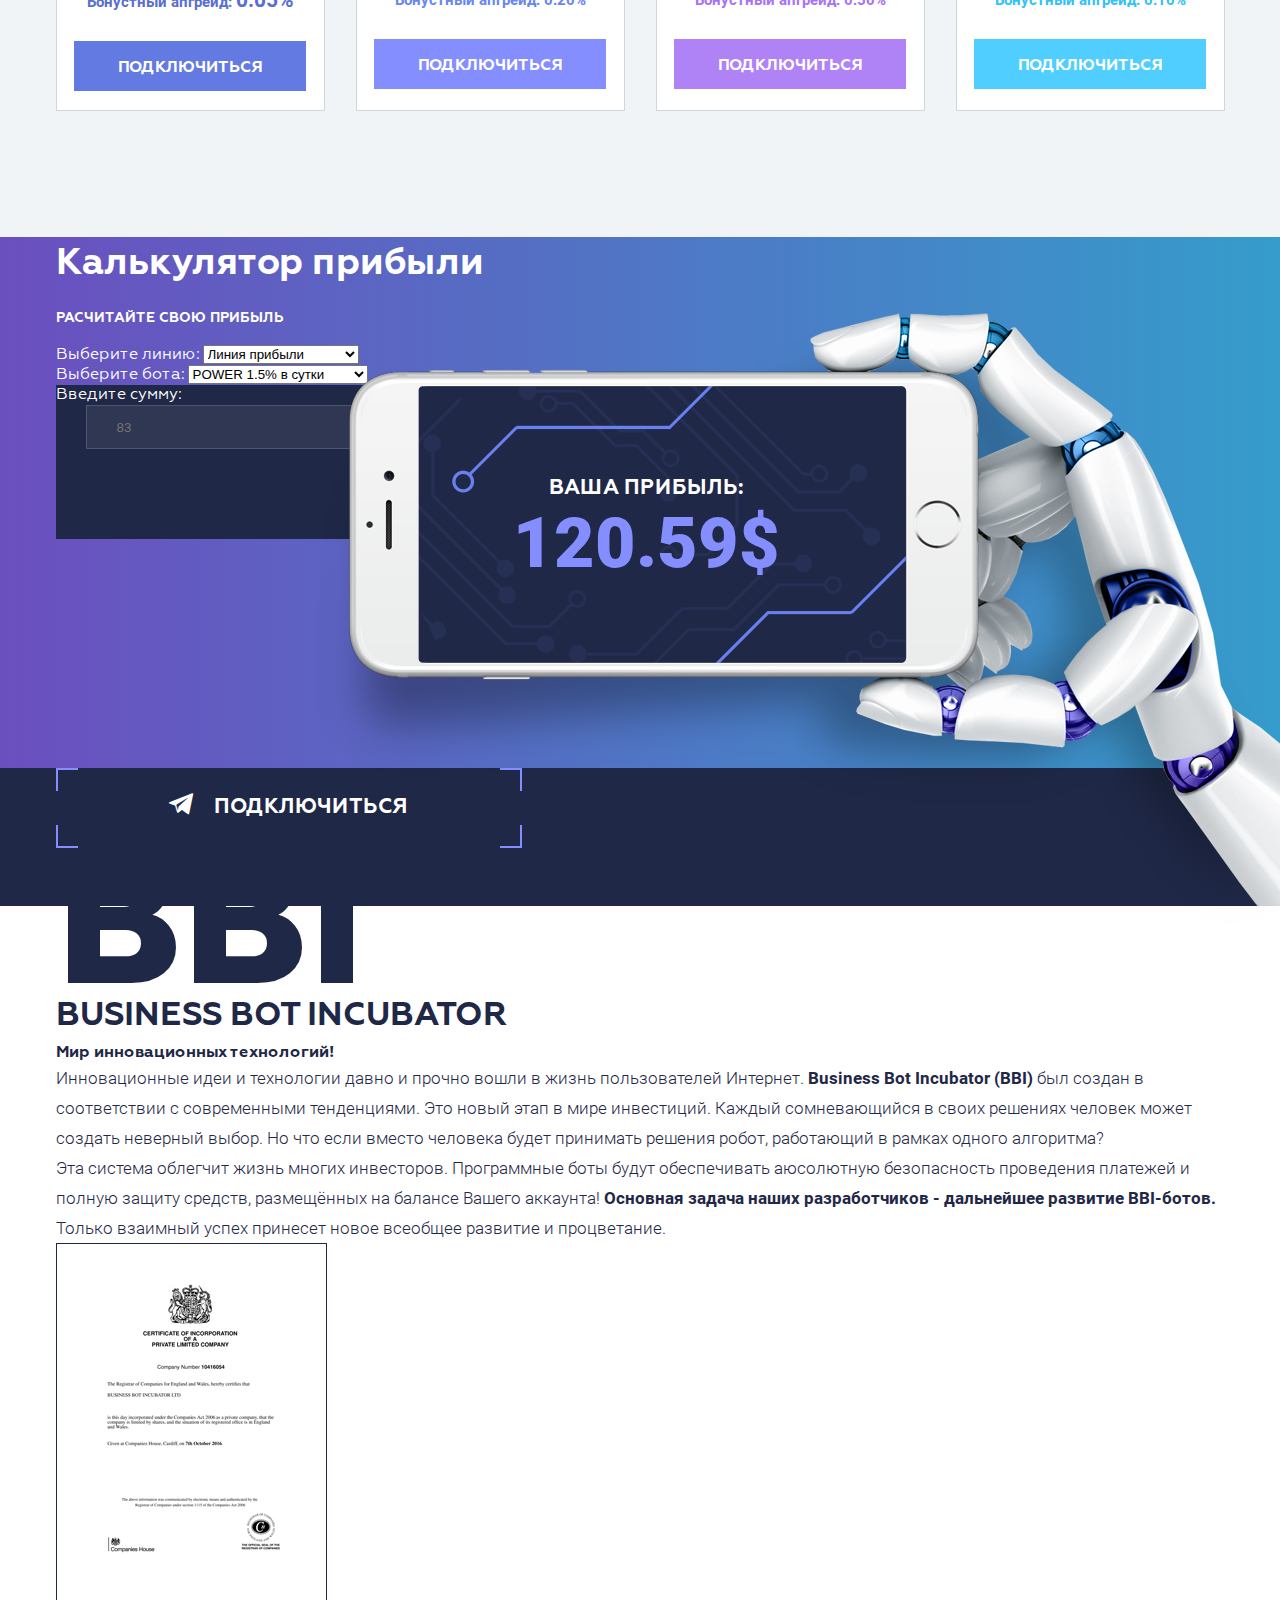
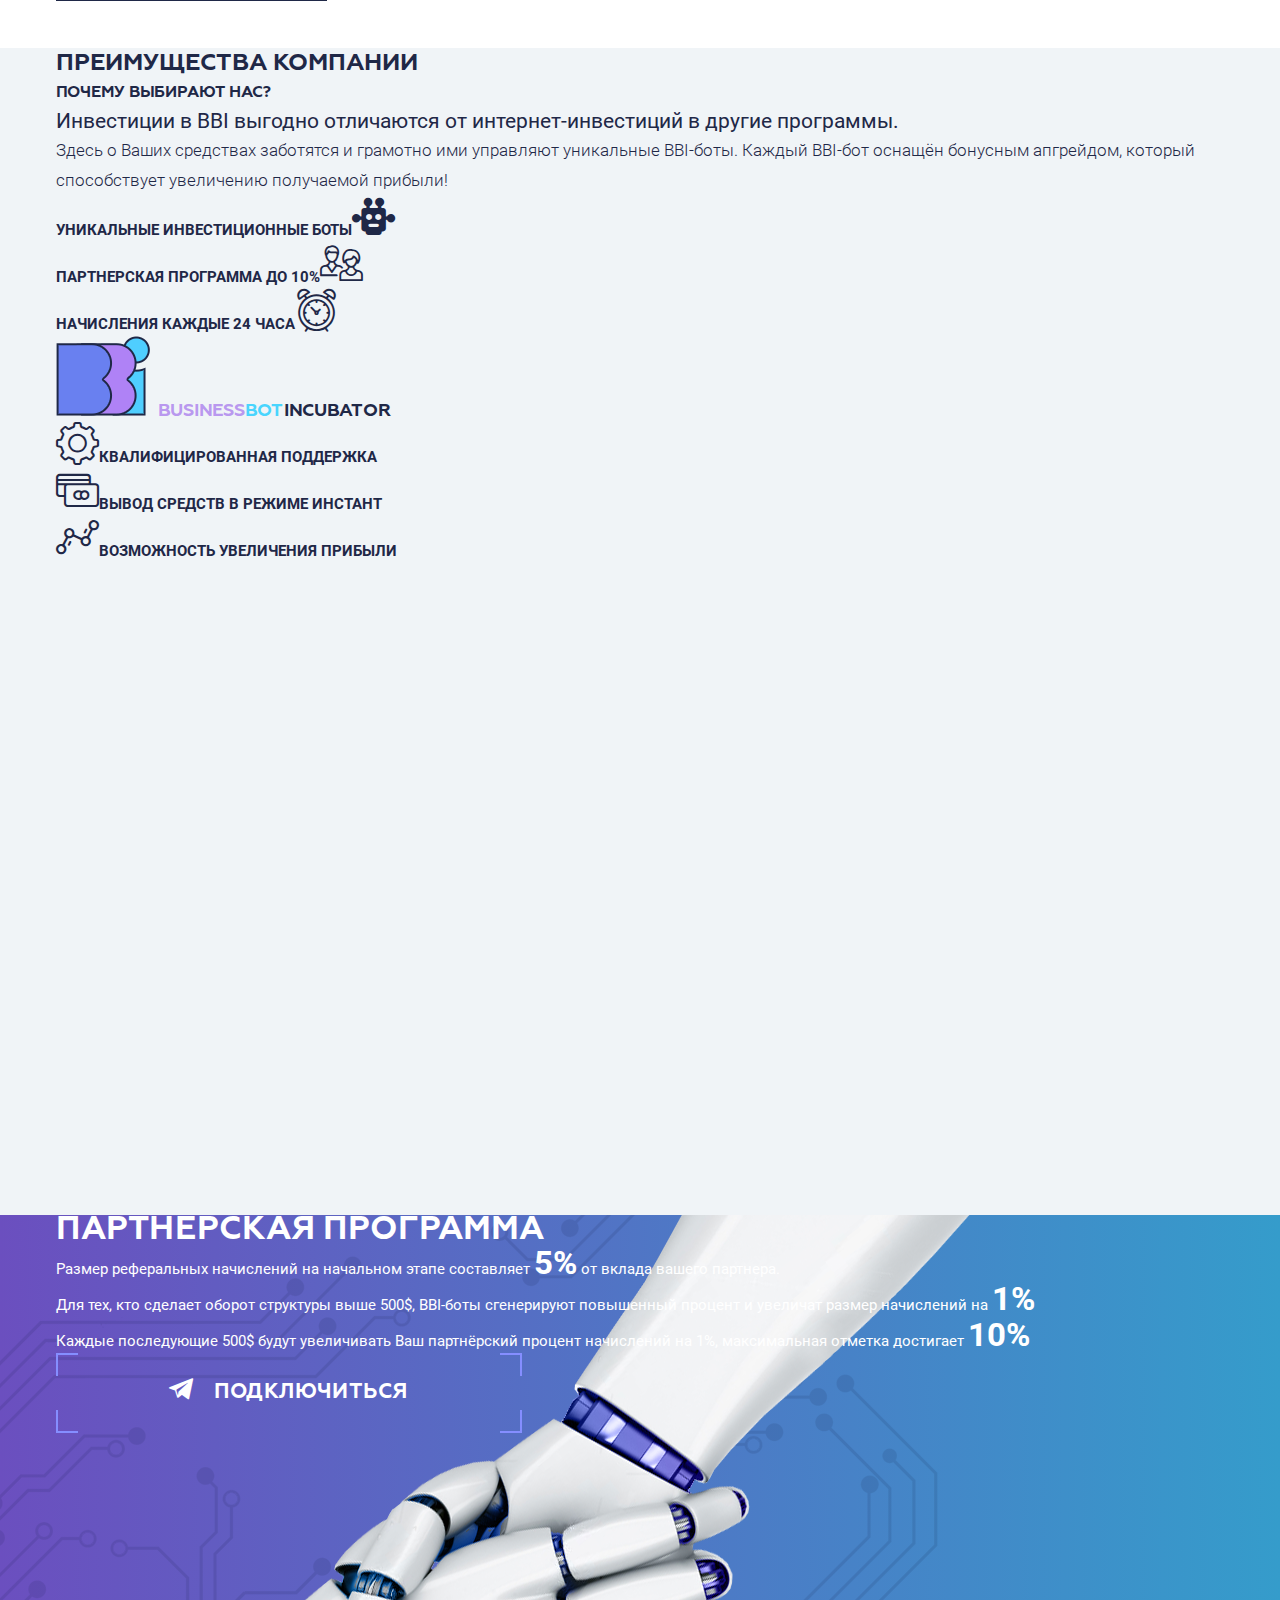
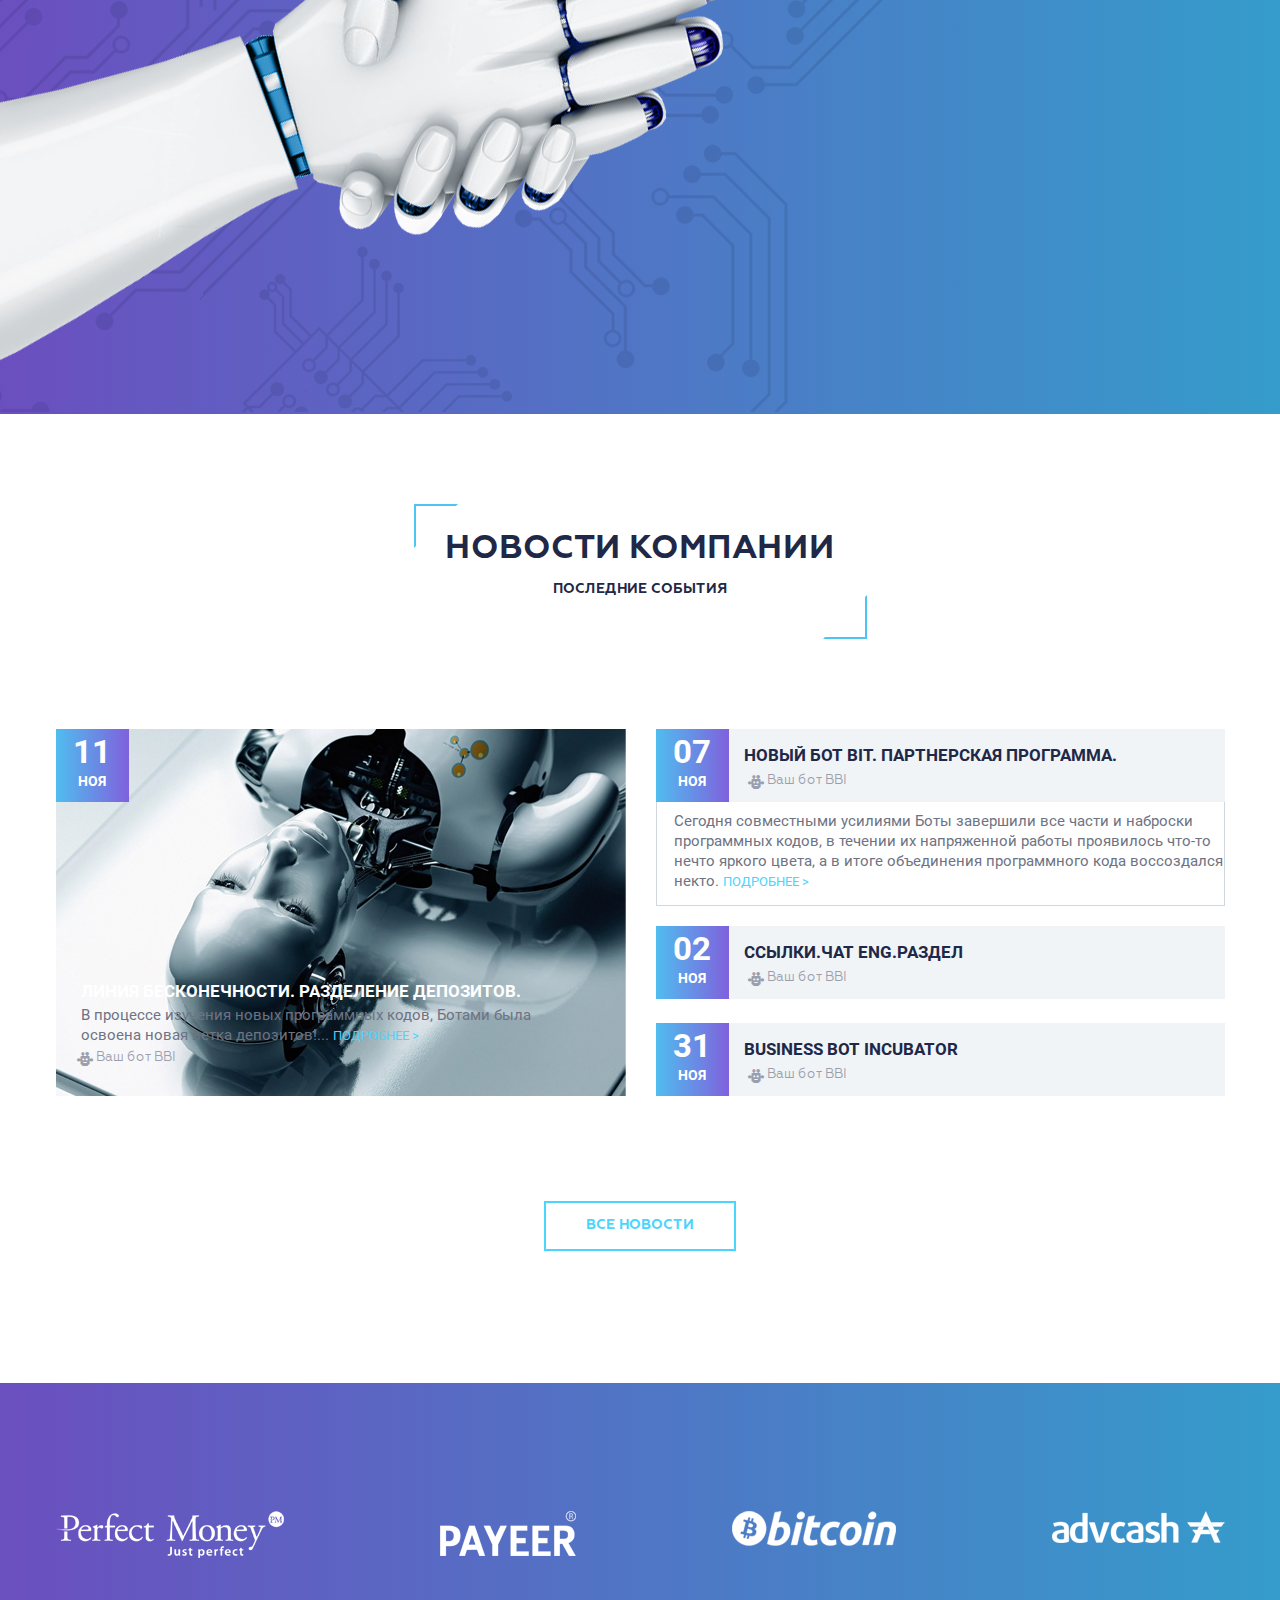
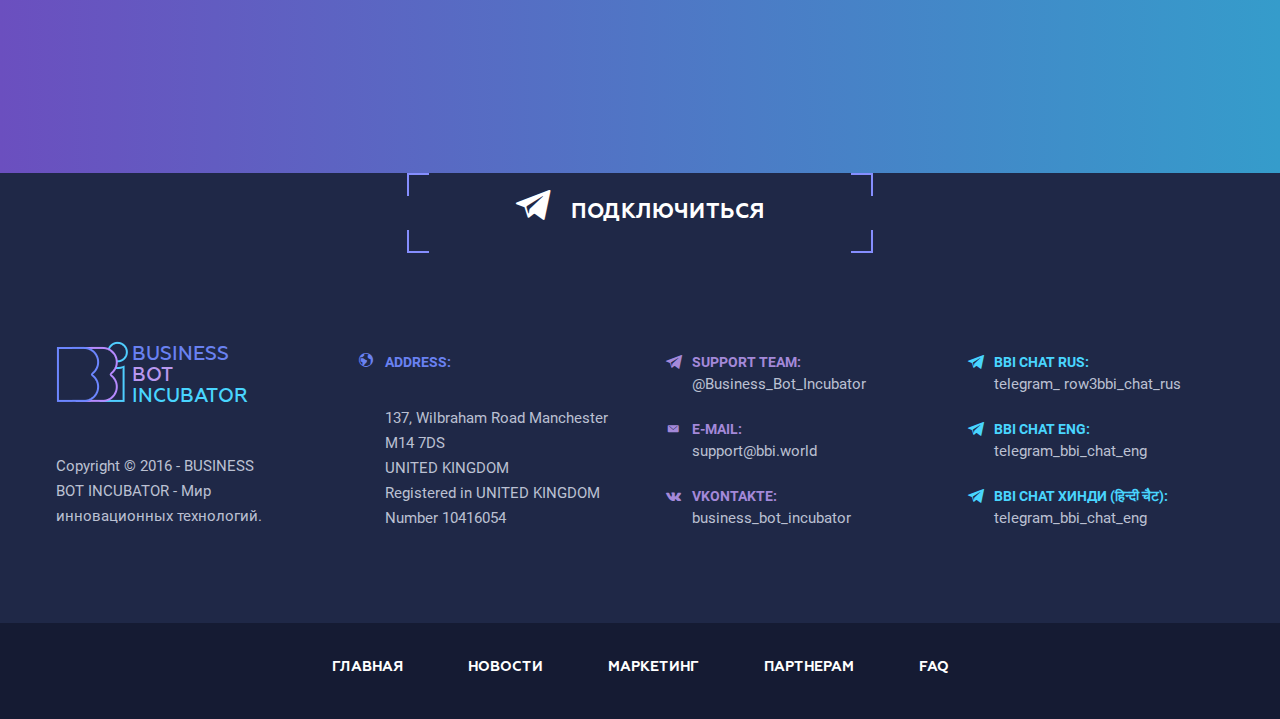
==== commit f8d52216: "Сделал блок новостей, фоны партнёрских" ====
--- a/main.html
+++ b/main.html
@@ -267,70 +267,71 @@
     </div>
     <div class="news">
         <div class="container">
-            <div>
-                <div>
-                    <h2>Новости компании</h2>
-                    <h4>Последние события</h4>
-                </div>
-                <div class="newsList">
-                    <div class="current_news" style="background-image: url(img/jpg/Layer-90.jpg)">
-                        <div class="newsHeader cfix">
-                            <div class="date"><span class="day">11</span><span class="month">Ноя</span></div>
-                            <h3>Линия бесконечности. Разделение депозитов.</h3></div>
-                        <p>В процессе изучения новых программных кодов, Ботами была освоена новая ветка депозитов!...
+            <div class="newsMainTitle">
+                <h2>Новости компании</h2>
+                <h4>Последние события</h4>
+            </div>
+
+            <div class="newsList">
+                <div class="current_news" style="background-image: url(img/jpg/Layer-90.jpg)">
+                    <div class="date"><span class="day">11</span><span class="month">Ноя</span></div>
+                    <div class="current_news_content"><h3>Линия бесконечности. Разделение депозитов.</h3>
+                        <p>В процессе изучения новых программных кодов, Ботами была<br>освоена новая ветка депозитов!...
                             <a href="#">Подробнее ></a></p>
-                        <span class="icon-robot"></span><span>Ваш бот BBI</span>
-                    </div>
-                    <div class="item_news">
-                        <div class="newsHeader cfix">
-                            <div class="date"><span class="day">11</span><span class="month">Ноя</span></div>
-                            <h3>Новый бот BIT. Партнерская программа.</h3>
-                            <span class="icon-robot"></span><span>Ваш бот BBI</span></div>
-                        <div class="newsContent">
-                            <p>Сегодня совместными усилиями Боты завершили все части и наброски программных кодов, в
-                                течении
-                                их напряженной работы проявилось что-то нечто яркого цвета, а в итоге объединения
-                                программного
-                                кода воссоздался некто. <a href="#">Подробнее ></a></p>
-                        </div>
-                    </div>
-                    <div class="item_news">
-                        <div class="newsHeader cfix">
-                            <div class="date"><span class="day">11</span><span class="month">Ноя</span></div>
-                            <h3>Ссылки.Чат Eng.Раздел</h3>
-                            <span class="icon-robot"></span><span>Ваш бот BBI</span></div>
-                        <div>
-                        </div>
-                    </div>
-                    <div class="item_news">
-                        <div class="newsHeader">
-                            <div class="date"><span class="day">11</span><span class="month">Ноя</span></div>
-                            <h3>Business Bot Incubator</h3>
-                            <span class="icon-robot"></span><span>Ваш бот BBI</span></div>
-                        <div>
-                        </div>
-                    </div>
-                </div>
-                <div class="moreNews connect">
-                    <a href="#">ВСЕ НОВОСТИ</a>
-                </div>
-            </div>
+                        <span class="yourRobot"><span class="icon-robot"></span>Ваш бот BBI</span></div>
+                </div>
+                <div class="item_news cfix">
+                    <div class="newsHeader">
+                        <div class="date"><span class="day">07</span><span class="month">Ноя</span></div>
+                        <div class="newsHeaderTitle"><h3>Новый бот BIT. Партнерская программа.</h3>
+                            <span class="yourRobot"><span class="icon-robot"></span>Ваш бот BBI</span></div>
+                    </div>
+                    <div class="newsContent">
+                        <p>Сегодня совместными усилиями Боты завершили все части и наброски программных кодов, в
+                            течении
+                            их напряженной работы проявилось что-то нечто яркого цвета, а в итоге объединения
+                            программного
+                            кода воссоздался некто. <a href="#">Подробнее ></a></p>
+                    </div>
+                </div>
+                <div class="item_news cfix">
+                    <div class="newsHeader cfix">
+                        <div class="date"><span class="day">02</span><span class="month">Ноя</span></div>
+                        <div class="newsHeaderTitle"><h3>Ссылки.Чат Eng.Раздел</h3>
+                            <span class="yourRobot"><span class="icon-robot"></span>Ваш бот BBI</span></div>
+                    </div>
+                    <div>
+                    </div>
+                </div>
+                <div class="item_news">
+                    <div class="newsHeader">
+                        <div class="date"><span class="day">31</span><span class="month">Ноя</span></div>
+                        <div class="newsHeaderTitle"><h3>Business Bot Incubator</h3>
+                            <span class="yourRobot"><span class="icon-robot"></span>Ваш бот BBI</span></div>
+                    </div>
+                    <div>
+                    </div>
+                </div>
+            </div>
+            <div class="allNews connect">
+                <a href="#">ВСЕ НОВОСТИ</a>
+            </div>
+
         </div>
     </div>
     <div class="payments">
         <div class="container">
-            <div>
-                <ul>
-                    <li><img src="img/png/pay1.png" alt="perfect money"></li>
-                    <li><img src="img/png/pay2.png" alt="payeer"></li>
-                    <li><img src="img/png/pay3.png" alt="bitcoin"></li>
-                    <li><img src="img/png/pay4.png" alt="advcash"></li>
-                </ul>
-            </div>
+            <ul class="payItems">
+                <li><img src="img/png/pay1.png" alt="perfect money"></li>
+                <li><img src="img/png/pay2.png" alt="payeer"></li>
+                <li><img src="img/png/pay3.png" alt="bitcoin"></li>
+                <li><img src="img/png/pay4.png" alt="advcash"></li>
+            </ul>
         </div>
     </div>
     <footer>
         <div class="container">
+
             <div class="connectWhite">
                 <div class="connectWrapper"><span class="icon-telegram"></span><a href="">Подключиться</a></div>
             </div>
@@ -343,62 +344,54 @@
                         </div>
                         <a href="main.html">Главная</a>
                     </div>
-                    <div>
-                <span class="footerInfo">
+                    <span class="footerInfo">
                 Copyright © 2016 - BUSINESS <br>BOT INCUBATOR - Мир <br>инновационных технологий.
                 </span>
-                    </div>
                 </div>
                 <div class="address">
                     <span class="icon-earth row1"></span><span class="footerInfoTitle row1">Address: <br></span>
-                    <div>
-                <span class="footerInfo">
+                    <span class="footerInfo">
                     137, Wilbraham Road Manchester<br>
                     M14 7DS<br>
                     UNITED KINGDOM<br>
                     Registered in UNITED KINGDOM<br>
-                    Number 10416054
-                </span>
-                    </div>
+                    Number 10416054<br>
+                    </span>
                 </div>
                 <div class="social cfix">
-                    <div>
-                        <ul>
-                            <li>
-                                <span class="icon-telegram row2"></span><span
-                                    class="footerInfoTitle row2">Support team:<br></span>
-                                <span class="footerInfo">@Business_Bot_Incubator</span>
-                            </li>
-                            <li>
-                                <span class="icon-mail-envelope-closed row2"></span><span
-                                    class="footerInfoTitle row2">E-mail:<br></span>
-                                <span class="footerInfo">support@bbi.world</span>
-                            </li>
-                            <li>
-                                <span class="icon-vk row2"></span><span
-                                    class="footerInfoTitle row2">Vkontakte:<br></span>
-                                <span class="footerInfo">business_bot_incubator</span>
-                            </li>
-                        </ul>
-                    </div>
-                    <div>
-                        <ul>
-                            <li>
-                                <span class="icon-telegram row3"></span><span
-                                    class="footerInfoTitle row3">BBI CHAT RUS:<br></span>
-                                <span class="footerInfo">telegram_ row3bbi_chat_rus</span>
-                            </li>
-                            <li>
-                                <span class="icon-telegram row3"></span><span
-                                    class="footerInfoTitle row3">BBI CHAT ENG:<br></span>
-                                <span class="footerInfo">telegram_bbi_chat_eng</span>
-                            </li>
-                            <li>
-                                <span class="icon-telegram row3"></span><span class="footerInfoTitle row3">BBI CHAT ХИНДИ (हिन्दी चैट):<br></span>
-                                <span class="footerInfo">telegram_bbi_chat_eng</span>
-                            </li>
-                        </ul>
-                    </div>
+                    <ul>
+                        <li>
+                            <span class="icon-telegram row2"></span><span
+                                class="footerInfoTitle row2">Support team:<br></span>
+                            <span class="footerInfo">@Business_Bot_Incubator</span>
+                        </li>
+                        <li>
+                            <span class="icon-mail-envelope-closed row2"></span><span
+                                class="footerInfoTitle row2">E-mail:<br></span>
+                            <span class="footerInfo">support@bbi.world</span>
+                        </li>
+                        <li>
+                            <span class="icon-vk row2"></span><span
+                                class="footerInfoTitle row2">Vkontakte:<br></span>
+                            <span class="footerInfo">business_bot_incubator</span>
+                        </li>
+                    </ul>
+                    <ul>
+                        <li>
+                            <span class="icon-telegram row3"></span><span
+                                class="footerInfoTitle row3">BBI CHAT RUS:<br></span>
+                            <span class="footerInfo">telegram_ row3bbi_chat_rus</span>
+                        </li>
+                        <li>
+                            <span class="icon-telegram row3"></span><span
+                                class="footerInfoTitle row3">BBI CHAT ENG:<br></span>
+                            <span class="footerInfo">telegram_bbi_chat_eng</span>
+                        </li>
+                        <li>
+                            <span class="icon-telegram row3"></span><span class="footerInfoTitle row3">BBI CHAT ХИНДИ (हिन्दी चैट):<br></span>
+                            <span class="footerInfo">telegram_bbi_chat_eng</span>
+                        </li>
+                    </ul>
                 </div>
             </div>
         </div>
--- a/css/style.css
+++ b/css/style.css
@@ -1,16 +1,20 @@
 * {
     box-sizing: border-box;
 }
+
 * {
     padding: 0;
     margin: 0;
 }
+
 a {
     text-decoration: none;
 }
-fieldset{
-    border:  none;
-}
+
+fieldset {
+    border: none;
+}
+
 body {
     margin: 0 auto;
     font-family: "Geometria";
@@ -339,7 +343,7 @@
     display: table;
     width: 100%;
     position: relative;
-    z-index: 3;
+    z-index: 1;
 }
 
 .line {
@@ -353,8 +357,8 @@
     -moz-box-shadow: inset -33px -33px 153px -36px rgba(0, 0, 0, 0.75);
     box-shadow: inset -33px -33px 153px -36px rgba(0, 0, 0, 0.75);
     position: relative;
-    z-index: 3;
-}
+}
+
 .line:nth-child(1) {
     background-color: #6980f0;
 }
@@ -409,7 +413,7 @@
     top: -217px;
     width: 1628px;
     height: 535px;
-    z-index: 1;
+    z-index: -1;
 }
 
 .line:nth-child(2):after {
@@ -420,7 +424,7 @@
     top: -139px;
     width: 1130px;
     height: 573px;
-    z-index: 1;
+    z-index: -1;
 }
 
 .line:nth-child(3):after {
@@ -431,13 +435,12 @@
     top: -217px;
     width: 1628px;
     height: 299px;
-    z-index: 1;
+    z-index: -1;
 }
 
 .line span {
     display: block;
 }
-
 
 .firstLine {
     font-weight: 500;
@@ -483,6 +486,7 @@
     margin-top: 132px;
 
 }
+
 .itemsContent > div:nth-child(odd) {
     background-color: #f0f4f7;
 }
@@ -493,8 +497,6 @@
     margin: 15px auto;
 }
 
-
-
 .card .cardName {
     font-size: 17px;
     font-weight: 500;
@@ -532,12 +534,12 @@
     padding-top: 23px;
 }
 
-.card .percent>span {
+.card .percent > span {
     font-size: 45px;
     display: block;
 }
 
-.card .percent span+span {
+.card .percent span + span {
     font-size: 15px;
     margin-top: -3px;
 }
@@ -580,40 +582,49 @@
 .card:nth-child(4) .upgrade span {
     color: #33c1f7;
 }
+
 .card:nth-child(1) .upgrade div {
     background-color: #637ae2;
 }
+
 .card:nth-child(2) .upgrade div {
     background-color: #858eff;
 }
+
 .card:nth-child(3) .upgrade div {
     background-color: #af82f6;
 }
+
 .card:nth-child(4) .upgrade div {
     background-color: #4fceff;
 }
+
 /*4 блока с тарифами конец*/
 
 /*Калькулятор начало*/
-.calcFooter{
+.calcFooter {
     height: 138px;
     background-color: #1f2847;
     position: absolute;
     bottom: 0;
     width: 100%;
 }
-.calcWrapper{
+
+.calcWrapper {
     width: 570px;
     height: 529px;
 }
-.calcTitle{
-    margin-top: 94px;
-}
-.calcChangeSum{
+
+.calcTitle {
+    paddin-top: 94px;
+}
+
+.calcChangeSum {
     background-color: #1f2847;
     height: 154px;
 }
-.calcChangeSum input{
+
+.calcChangeSum input {
     background-color: #2f3753;
     color: #ffffff;
     width: 510px;
@@ -623,11 +634,13 @@
     margin: 0 30px;
     position: relative;
 }
-.calcChangeSum input:before{
+
+.calcChangeSum input:before {
     content: '$';
     position: absolute;
     color: #ffffff;
 }
+
 .calculator {
     background: linear-gradient(to left, #359ccb, #6b4fbf);
     position: relative;
@@ -635,7 +648,8 @@
     color: #ffffff;
 
 }
-.calculator:after{
+
+.calculator:after {
     background-image: url(../img/png/hand_phone.png);
     content: '';
     position: absolute;
@@ -644,6 +658,7 @@
     right: 0;
     bottom: -19px;
 }
+
 .calculator h2 {
     font-size: 37px;
     line-height: 54px;
@@ -660,14 +675,16 @@
     line-height: 54px;
     text-transform: uppercase;
 }
-.profit{
-    position: absolute;
-    top:225px;
+
+.profit {
+    position: absolute;
+    top: 225px;
     right: 500px;
     z-index: 2;
     text-align: center;
 
 }
+
 .calculator .profit span {
     font-size: 70px;
     line-height: 54px;
@@ -675,12 +692,14 @@
     font-family: Roboto;
     font-weight: 900;
 }
+
 /*Кнопка подключиться*/
 .connectWhite {
     width: 466px;
     height: 80px;
     position: relative;
 }
+
 .connectWhite * {
     font-size: 21px;
     color: #ffffff;
@@ -737,6 +756,7 @@
     bottom: 0;
     border-width: 0 0 2px 2px;
 }
+
 /*Кнопка подключиться конец*/
 /*Калькулятор конец*/
 
@@ -822,7 +842,7 @@
 
 /*Партнёрская программа начало*/
 .partnersProgram {
-    background: linear-gradient(to left, #359ccb, #6b4fbf);
+    background: url("../img/png/2hands.png") left top -290px no-repeat,url("../img/png/partnerbc.png") left -412px top -565px no-repeat ,linear-gradient(to left, #359ccb, #6b4fbf);
     height: 799px;
 }
 
@@ -858,18 +878,56 @@
     text-transform: uppercase;
     font-size: 33px;
     line-height: 30px;
-}
-
+    margin: 0 auto;
+}
 .news h4 {
     font-size: 14px;
-    line-height: 30px;
-    text-transform: uppercase;
-}
-
+    line-height: 50px;
+    text-transform: uppercase;
+}
+.newsMainTitle{
+    position: relative;
+    margin: 0 auto ;
+
+    width: 453px;
+    text-align: center;
+    padding: 120px 0 25px 0;
+
+}
+
+.newsMainTitle:before {
+    display: block;
+    content: '';
+    position: absolute;
+    border: 2px solid #4cc4f4;
+    border-right-color: transparent;
+    border-bottom-color: transparent;
+    width: 40px;
+    height: 40px;
+    top: 90px;
+    left: 0;
+    z-index: 2;
+}
+
+.newsMainTitle:after {
+    display: block;
+    content: '';
+    position: absolute;
+    border: 2px solid #4cc4f4;
+    border-left-color: transparent;
+    border-top-color: transparent;
+    width: 40px;
+    height: 40px;
+    bottom: 0;
+    right: 0;
+    z-index: 2;
+}
 .date {
     font-family: Roboto;
     font-weight: 700;
     font-size: 33px;
+    padding-top: 3px;
+    text-align: center;
     text-transform: uppercase;
     color: #ffffff;
     width: 73px;
@@ -882,7 +940,9 @@
     background: -ms-linear-gradient(left, rgba(80, 189, 239, 1) 0%, rgba(127, 97, 220, 1) 100%);
     background: linear-gradient(to right, rgba(80, 189, 239, 1) 0%, rgba(127, 97, 220, 1) 100%);
     filter: progid:DXImageTransform.Microsoft.gradient(startColorstr='#50bdef', endColorstr='#7f61dc', GradientType=1);
-
+}
+.item_news .date{
+    float: left;
 }
 
 .current_news h3, .item_news h3 {
@@ -891,11 +951,15 @@
     font-family: Roboto;
     font-weight: 700;
     text-transform: uppercase;
-}
-
+    position: relative;
+}
+.current_news_content{
+    margin: 176px 0 0 25px;
+}
 .newsContent {
     border: 1px solid #cfd7dd;
     border-top: none;
+    padding: 9px 0 13px 17px;
 }
 
 .newsItem h3 {
@@ -904,10 +968,9 @@
 }
 
 .news .current_news {
-    background-repeat: no-repeat;
+    background:  right center  no-repeat;
     width: 570px;
     height: 367px;
-    background-position: right center;
     grid-row: 1 / -1;
 }
 
@@ -922,7 +985,7 @@
     color: #6e7383;
 }
 
-.news a {
+.newsList a {
     color: #49d5fe;
     text-transform: uppercase;
     font-size: 13px;
@@ -943,6 +1006,7 @@
     font-size: 14px;
     line-height: 20px;
     color: #ffffff;
+    display: block;
 }
 
 .item_news .newsHeader {
@@ -950,38 +1014,81 @@
     height: 73px;
 
 }
-
-.newsHeader span[class='icon-robot'] {
+.newsHeaderTitle{
+    display: inline-block;
+    margin-top: 13px;
+}
+.newsList span[class='icon-robot'] {
     font-size: 16px;
     color: #9b9fad;
-}
-
-.newsHeader span[class='icon-robot'] + span {
+    position: absolute;
+    left: -19px;
+    top: 0;
+
+}
+
+.newsList .yourRobot{
     color: #9b9fad;
     font-size: 13px;
     line-height: 24px;
+
+}
+.yourRobot{
+    margin-left: 15px;
+    position: relative;
+}
+.item_news h3{
+    margin-left: 15px;
+}
+.item_news .yourRobot{
+    margin-left: 38px;
 }
 
 .newsList {
     display: grid;
     grid-template-columns: repeat(2, 1fr);
-    grid-template-rows: repeat(3, auto);
+    grid-template-rows: 173px 73px 73px;
+    margin-top: 90px;
+    grid-row-gap: 24px;
+    grid-column-gap: 30px;
+}
+.allNews{
+    height: 50px;
+    width: 192px;
+    margin: 105px auto;
+    line-height: 45px;
+}
+.newsMore {
+    font-size: 31px;
+    line-height: 54px;
+    height: auto;
+}
+
+.newsMore p {
+    line-height: 22px;
 }
 
 /*Новости конец*/
 
 /*Способы оплаты*/
 .payments {
-    background: linear-gradient(to left, #359ccb, #6b4fbf);
+    background: url("../img/png/payleft.png") top left no-repeat,url("../img/png/payright.png") bottom -381px right -84px  no-repeat,linear-gradient(to left, #359ccb, #6b4fbf);
     height: 390px;
-}
-
+
+}
+.payItems{
+    display: flex;
+    flex-direction: row;
+    justify-content: space-between;
+    padding-top: 128px;
+}
 /*Способы оплаты конец*/
 
 /*Футер*/
 
 footer {
     background-color: #1f2847;
+    position: relative;
 }
 
 footer .connect * {
@@ -989,23 +1096,62 @@
     font-size: 21px;
     font-weight: 700;
     line-height: 54px;
+}
+footer .connectWhite{
+    margin: 0 auto;
+}
+footer .connectWhite span[class^="icon"]{
+    font-size: 30px;
+}
+footer:after{
+    content: '';
+    position: absolute;
+    height: 54px;
+    width: 571px;
+    background-image: url(../img/png/con_footer.png);
+    top: -54px;
+    left: calc(50% - 285px);
+}
+.topFooter span[class^="icon"] {
+    position: absolute;
+    left: -26px;
+    font-size: 14px;
+}
+
+.topFooter li, .address {
+    position: relative;
 }
 
 .footerInfo {
     font-size: 15px;
     line-height: 25px;
     color: #bbc0d2;
+    font-family: Roboto;
+}
+
+.address .footerInfo {
+    display: block;
+    margin-top: 33px;
+}
+
+.copyright .footerInfo {
+    display: block;
+    margin-top: 46px;
 }
 
 .social span {
     line-height: 22px;
 }
 
+.social li + li {
+    margin-top: 23px;
+}
+
 .footerInfoTitle {
     font-size: 14px;
-    line-height: 25px;
     font-family: Roboto;
     font-weight: 700;
+    text-transform: uppercase;
 }
 
 footer .address .row1 {
@@ -1020,53 +1166,51 @@
     color: #49d5fe;
 }
 
-.topFooter > div {
-    display: block;
+.topFooter {
+    margin-top: 98px;
+}
+
+.topFooter .copyright {
     float: left;
-}
-
-.topFooter .social > div {
-    display: block;
-    float: left;
-}
-
-.newsMore {
-    font-size: 31px;
-    line-height: 54px;
-    height: auto;
-}
-
-.newsMore p {
-    line-height: 22px;
-}
-
-.affiliate {
-    background-color: #f0f4f7;
-}
-
-.referralItems {
-    background-color: #1f2847;
-}
-
-.referralItems p {
-    color: #9da4bd;
-}
-
-footer .menu {
-    display: flex;
-    flex-direction: row;
-    line-height: 14px;
-    margin: 0 auto;
-    position: absolute;
-    bottom: 37px;
-    left: 683px;
-    right: 0;
-}
-footer .menu li{
-    margin: 0 5px 0 0;
-}
+
+    margin-top: -10px;
+}
+
+.topFooter .address {
+    display: inline-block;
+    margin-left: 123px;
+}
+
+.topFooter .social {
+    display: inline-block;
+    margin-left: 80px;
+
+}
+
+.topFooter .social ul {
+    display: inline-block;
+}
+.topFooter .social ul:last-child {
+    margin-left: 124px;
+}
+
 .menuFooter {
     background-color: #151b33;
     height: 96px;
-    position: relative;
+    margin-top: 92px;
+    padding-top: 30px;
+
+}
+footer .menu {
+    justify-content: center;}
+.affiliate {
+    background-color: #f0f4f7;
+}
+
+.referralItems {
+    background-color: #1f2847;
+}
+
+.referralItems p {
+    color: #9da4bd;
 }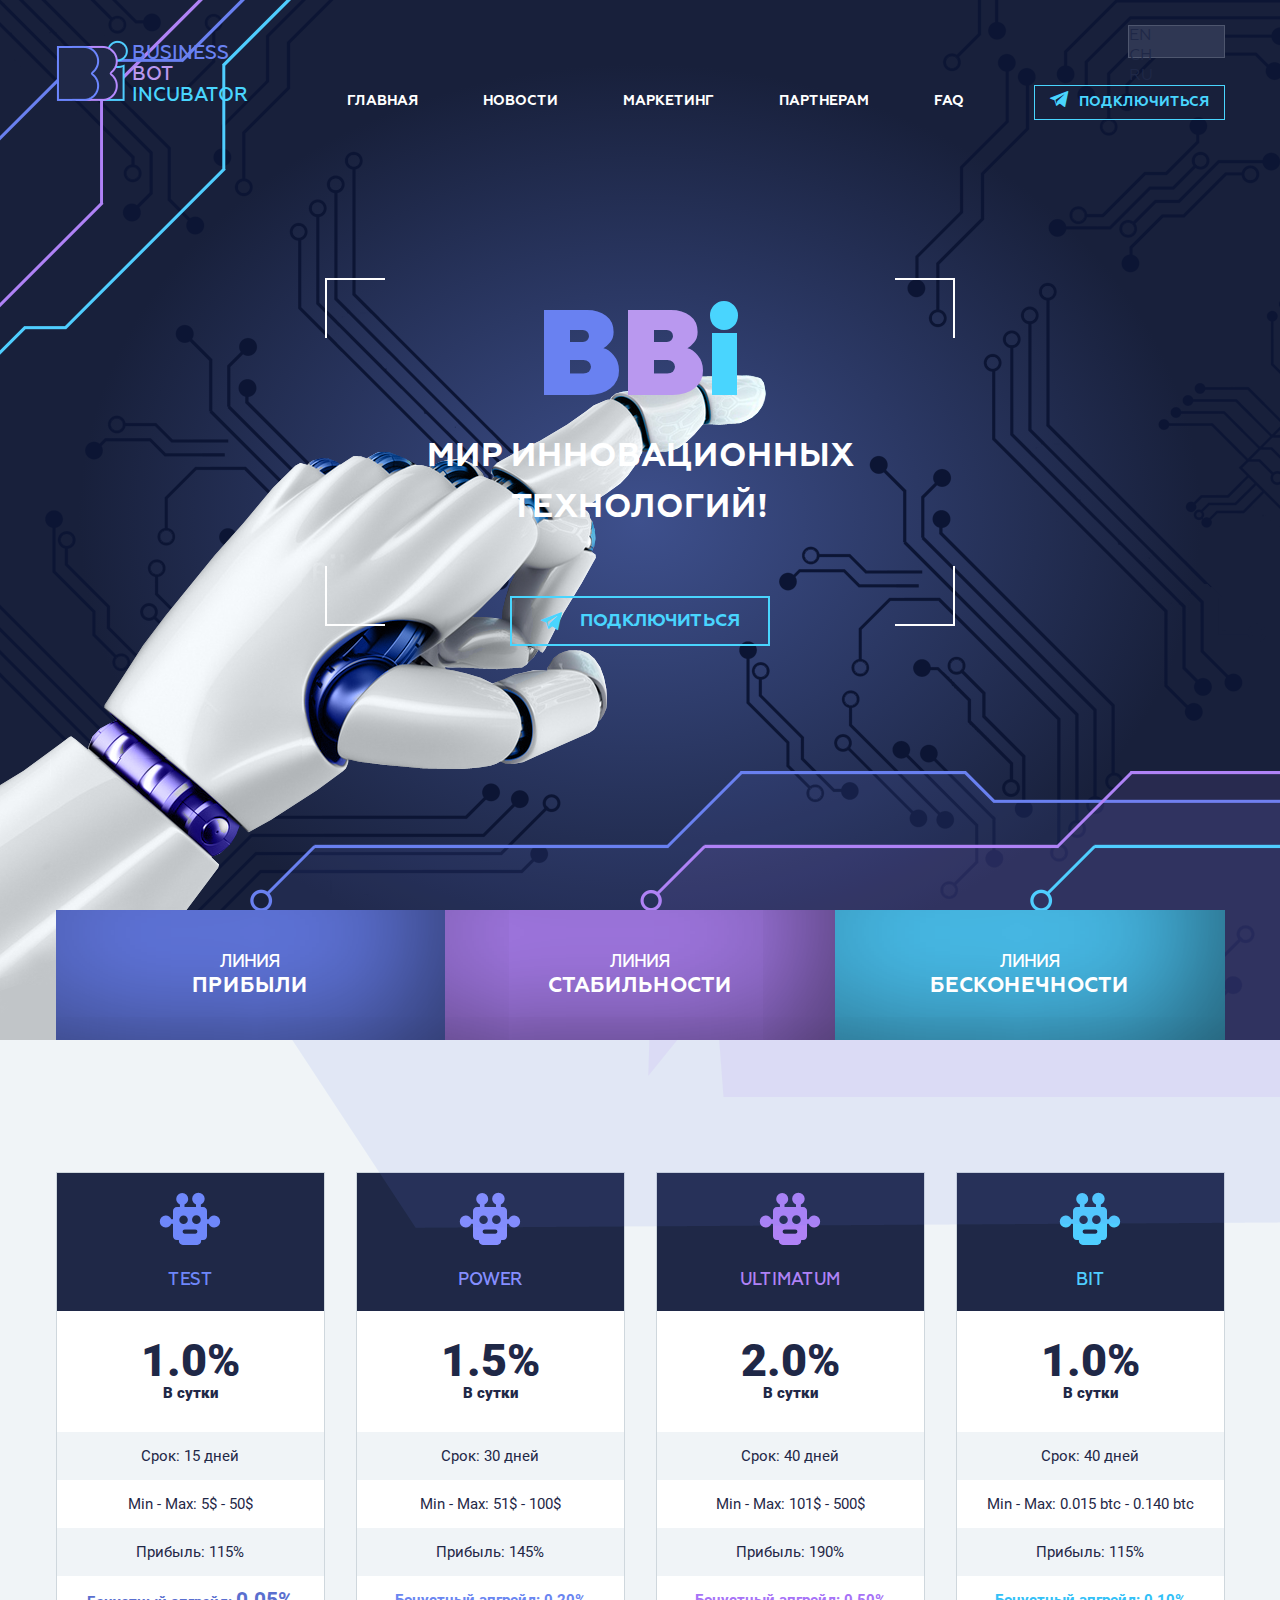
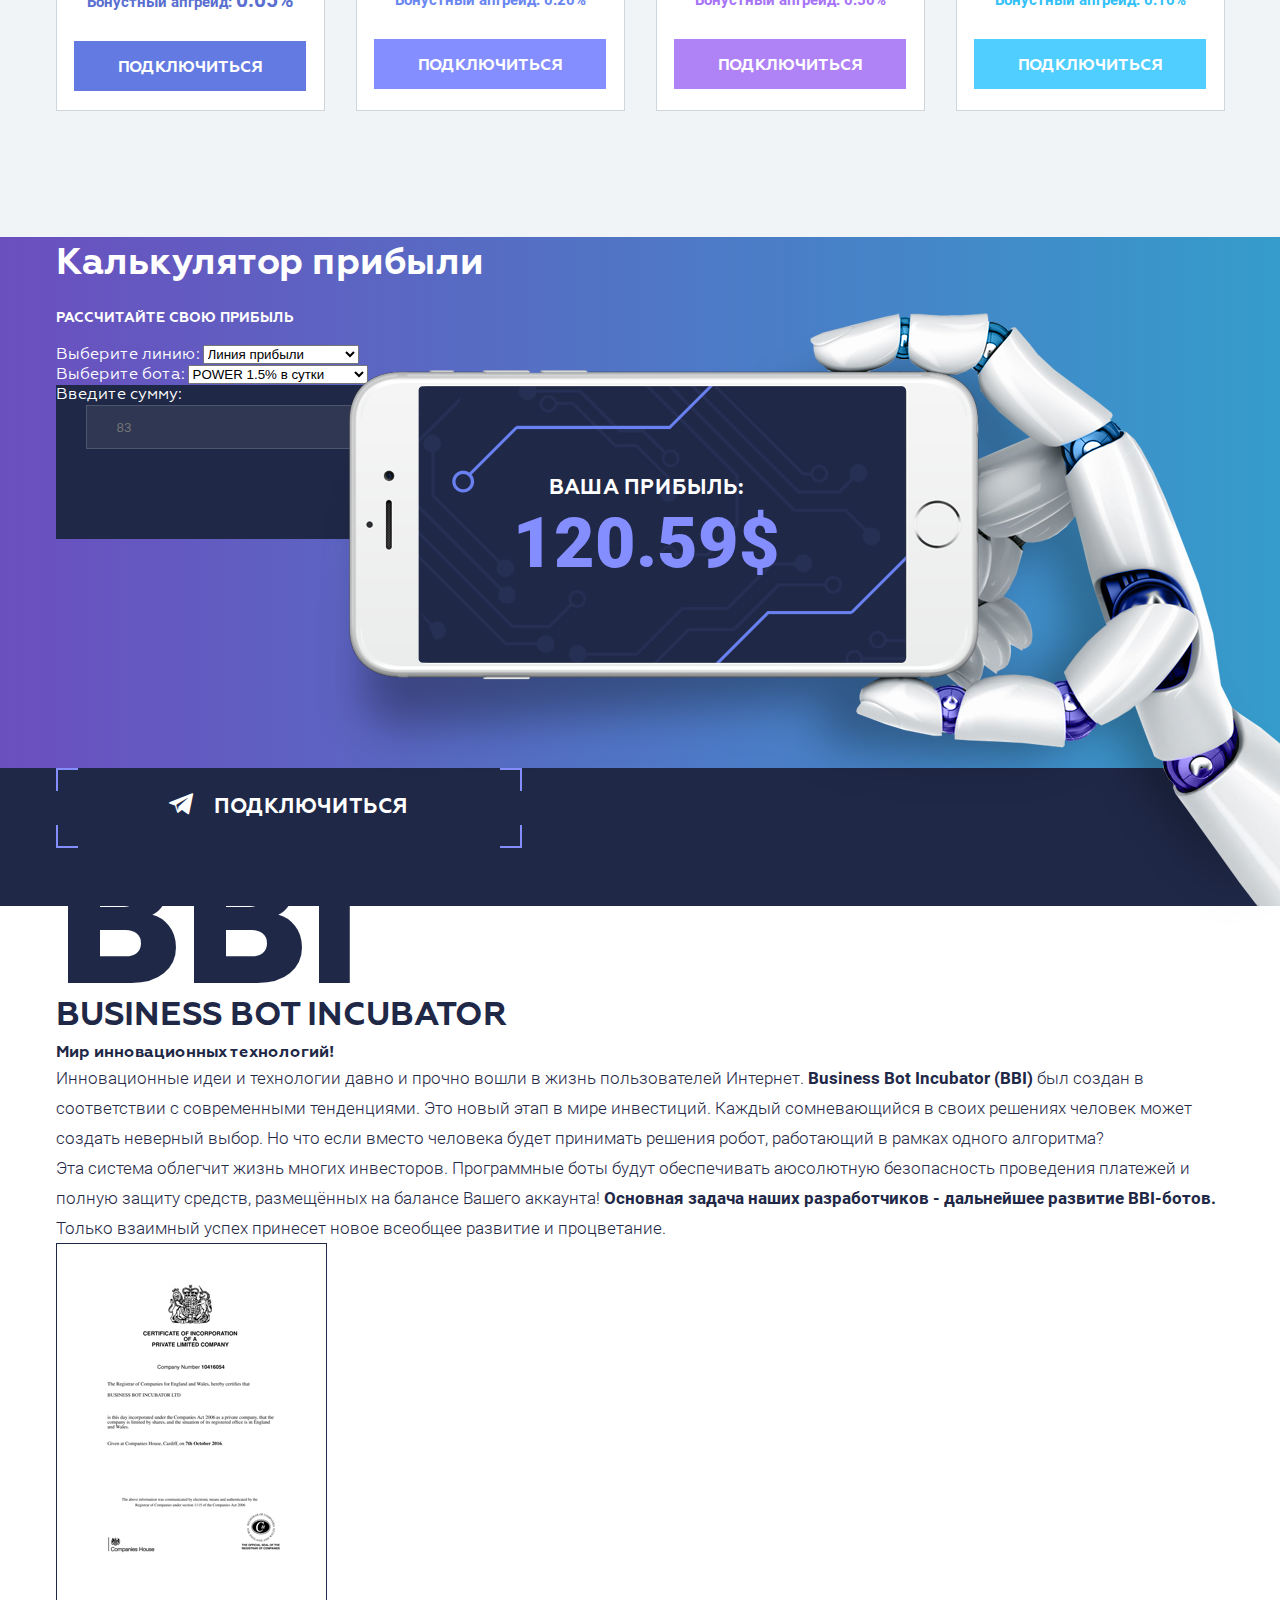
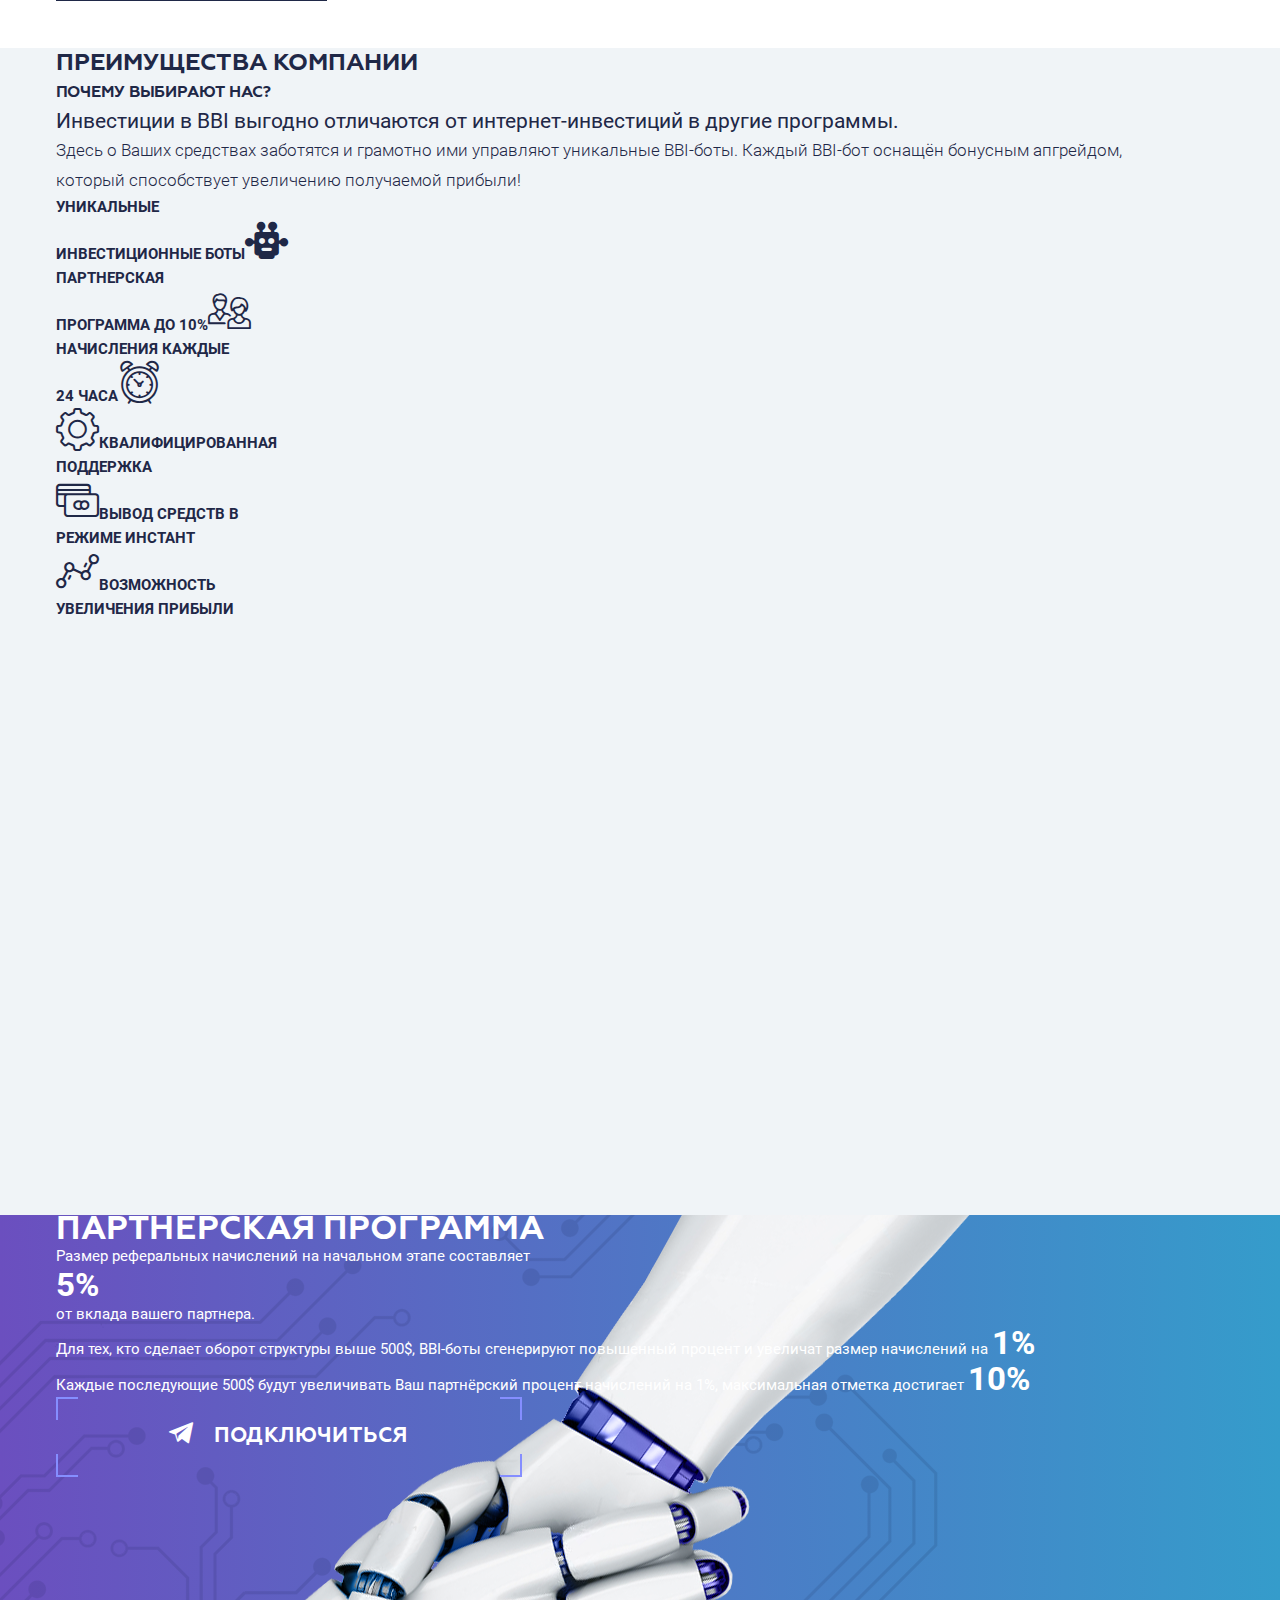
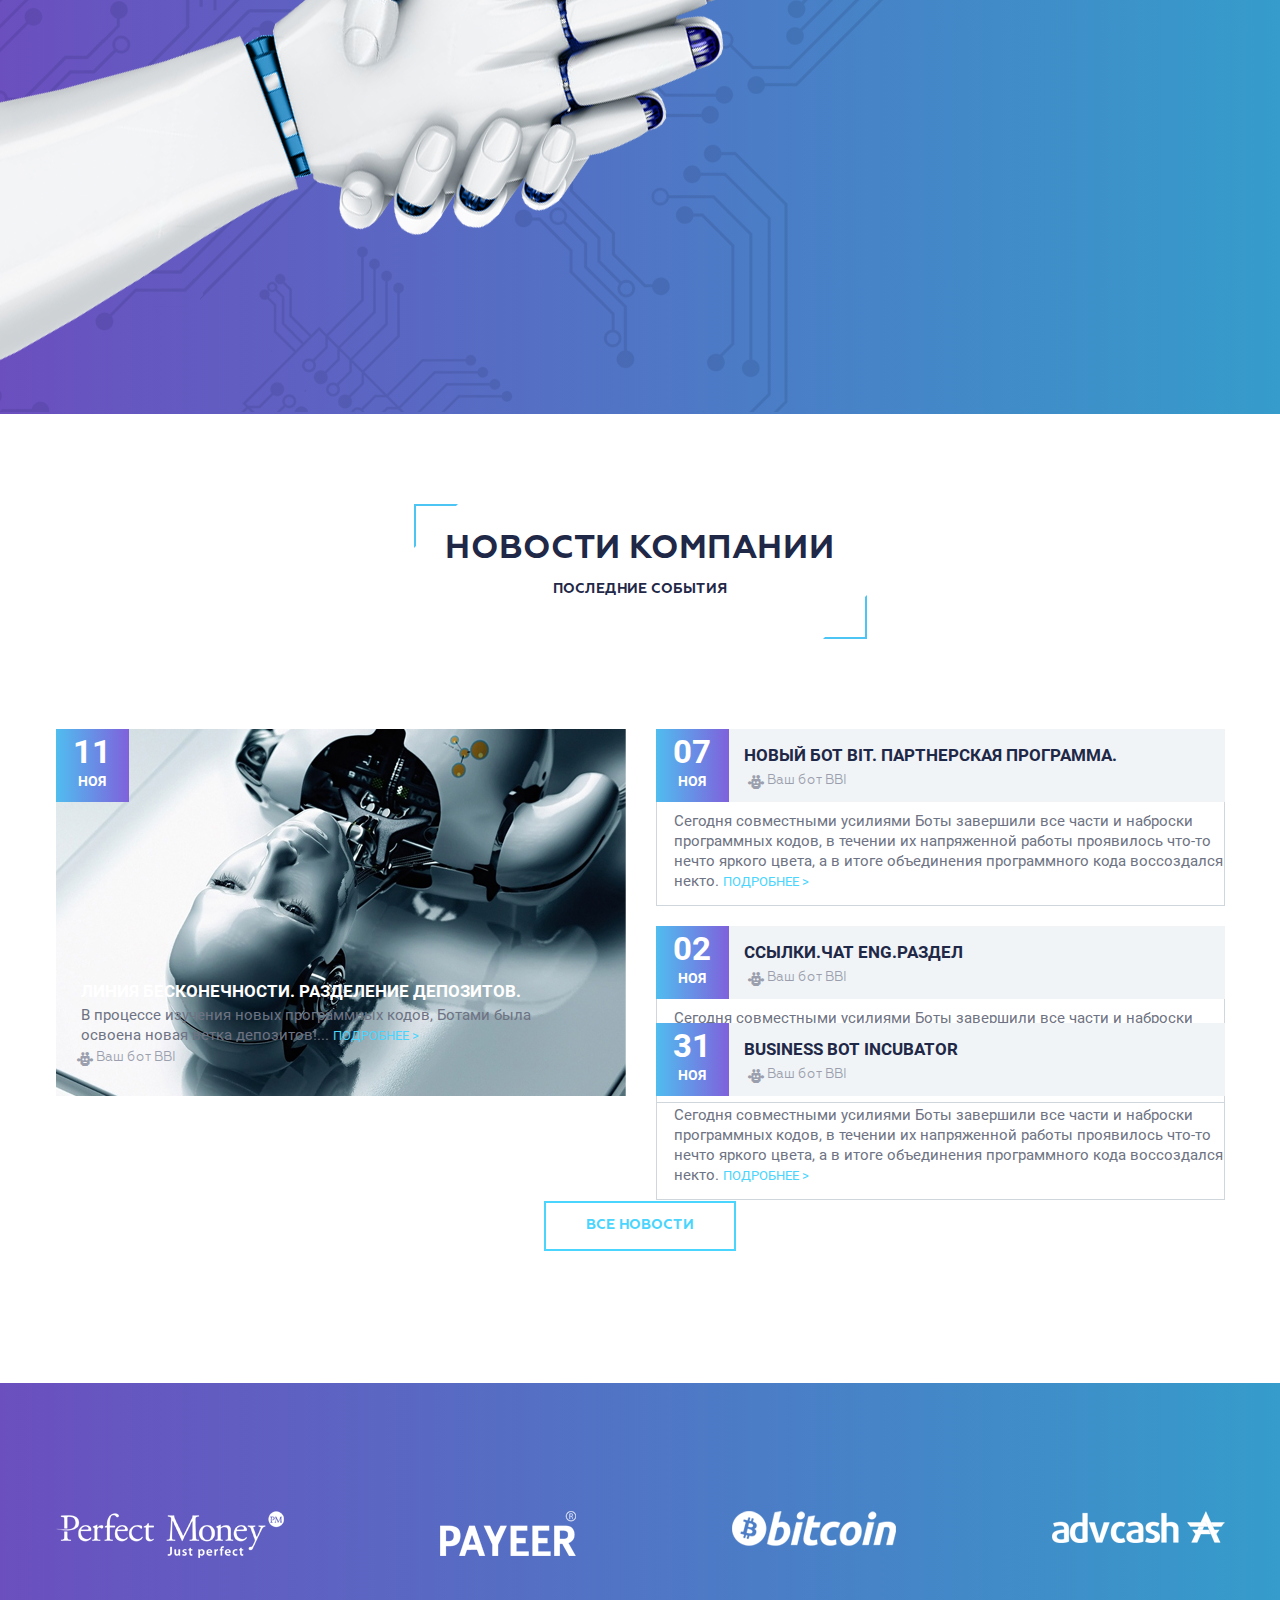
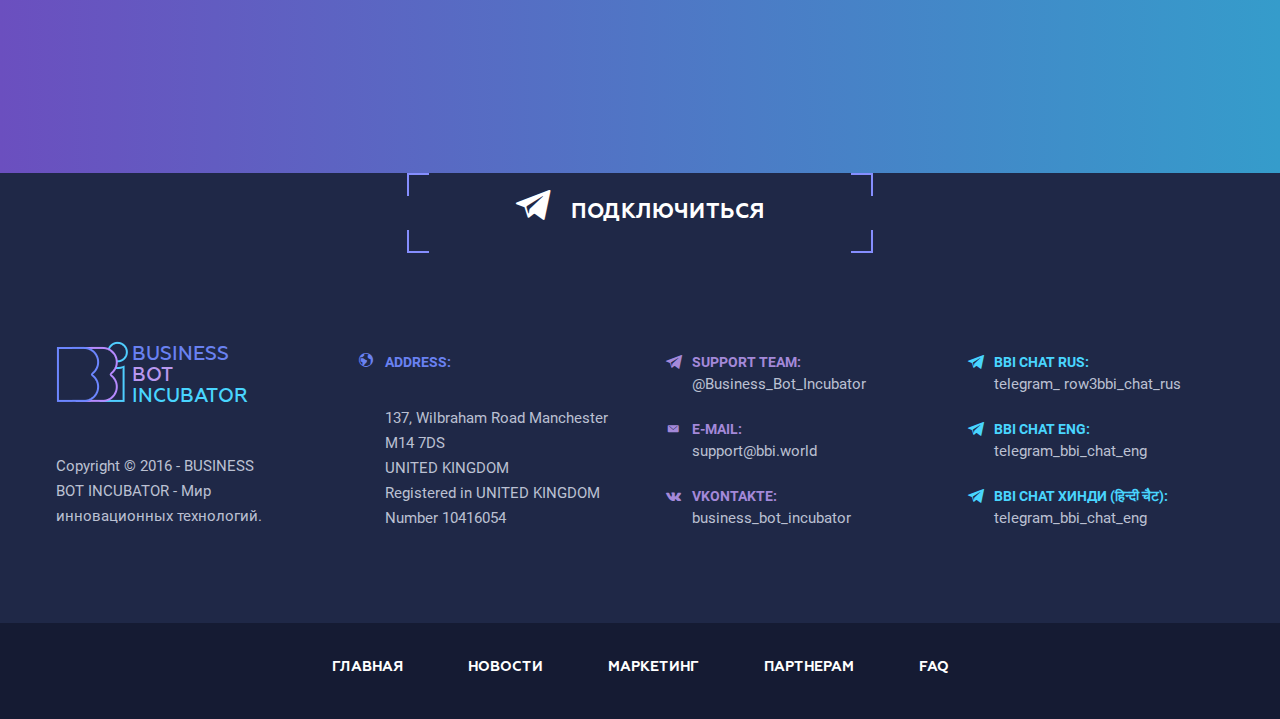
==== commit 76d140b4: "Add files via upload" ====
--- a/main.html
+++ b/main.html
@@ -6,6 +6,8 @@
     <link rel="stylesheet" href="fonts/stylesheet.css">
     <link rel="stylesheet" href="fonts/icomoon/style.css">
     <link rel="stylesheet" href="css/style.css">
+    <script src="js/jquery-3.3.1.min.js"></script>
+    <script src="js/script.js"></script>
 </head>
 <body>
 <div class="bodyWrap">
@@ -27,7 +29,10 @@
                     <li><a href="faq.html">FAQ</a></li>
                 </ul>
                 <div class="langConnect">
-                    <div class="lang" style="background-image: url(img/jpg/rus.jpg)">
+                    <div class="lang newsHeader">
+                        <div class="langitem "><span>EN</span></div>
+                        <div class="langitem "><span>CH</span></div>
+                        <div class="langitem activelang"><span>RU</span></div>
                     </div>
                     <div class="connect">
                         <span class="icon-telegram"></span><a href="#">Подключиться</a>
@@ -133,9 +138,9 @@
                 <div class="calcWrapper">
                     <div class="calcTitle">
                         <h2>Калькулятор прибыли</h2>
-                        <h4>Расчитайте свою прибыль</h4>
-                    </div>
-                    <form action="" class="calcChangeLine">
+                        <h4>Рассчитайте свою прибыль</h4>
+                    </div>
+                    <form action="" class="calcChangeLine cfix">
                         <fieldset>
                             <label for="calcLine">Выберите линию:</label>
                             <select name="" id="calcLine">
@@ -179,79 +184,66 @@
     <div class="certificate">
         <div class="container">
             <div class="certTitle">
-                <span>BBI</span>
+                <span>BBi</span>
                 <h2>Business bot incubator</h2>
                 <h4>Мир инновационных технологий!</h4>
             </div>
-            <div>
-                <div>
-                    <p>Инновационные идеи и технологии давно и прочно вошли в жизнь
-                        пользователей Интернет. <span>Business Bot Incubator (BBI)</span> был
-                        создан в соответствии с современными
-                        тенденциями. Это новый этап в мире
-                        инвестиций. Каждый сомневающийся в своих
-                        решениях человек может создать неверный выбор.
-                        Но что если вместо человека будет принимать решения
-                        робот, работающий в рамках одного алгоритма?</p>
-                    <p>Эта система облегчит жизнь многих инвесторов.
-                        Программные боты будут обеспечивать аюсолютную безопасность
-                        проведения платежей и полную защиту средств, размещённых на
-                        балансе Вашего аккаунта! <span>Основная задача наших
+            <div class="cfix certContent">
+                <p>Инновационные идеи и технологии давно и прочно вошли в жизнь
+                    пользователей Интернет. <span>Business Bot Incubator (BBI)</span> был
+                    создан в соответствии с современными
+                    тенденциями. Это новый этап в мире
+                    инвестиций. Каждый сомневающийся в своих
+                    решениях человек может создать неверный выбор.
+                    Но что если вместо человека будет принимать решения
+                    робот, работающий в рамках одного алгоритма?</p>
+                <p>Эта система облегчит жизнь многих инвесторов.
+                    Программные боты будут обеспечивать аюсолютную безопасность
+                    проведения платежей и полную защиту средств, размещённых на
+                    балансе Вашего аккаунта! <span>Основная задача наших
                     разработчиков - дальнейшее развитие BBI-ботов.</span>
-                        Только взаимный успех принесет новое всеобщее развитие
-                        и процветание.</p>
-                </div>
-                <div>
-                    <img src="img/jpg/sert.jpg" alt="сертификат">
-                </div>
+                    Только взаимный успех принесет новое всеобщее развитие
+                    и процветание.</p>
+                <img src="img/jpg/sert.jpg" alt="сертификат">
             </div>
         </div>
     </div>
     <div class="advantages">
         <div class="container">
-            <div>
-                <div>
+            <div class="advMainTitle">
+                <div class="advTitle">
                     <h2>Преимущества компании</h2>
                     <h4>Почему выбирают нас?</h4>
                 </div>
                 <div>
                     <h3>Инвестиции в BBI выгодно отличаются от интернет-инвестиций в другие программы. </h3>
                     <p>Здесь о Ваших средствах заботятся и грамотно ими управляют уникальные BBI-боты.
-                        Каждый BBI-бот оснащён бонусным апгрейдом,
+                        Каждый BBI-бот оснащён бонусным апгрейдом,<br>
                         который способствует увеличению получаемой прибыли!</p>
                 </div>
             </div>
-            <div>
+            <div class="advItems">
                 <ul class="advLeft">
-                    <li><span>УНИКАЛЬНЫЕ ИНВЕСТИЦИОННЫЕ БОТЫ</span><span class="icon-robot"></span></li>
-                    <li><span>ПАРТНЕРСКАЯ ПРОГРАММА ДО 10%</span><span class="icon-peoples"></span></li>
-                    <li><span>НАЧИСЛЕНИЯ КАЖДЫЕ 24 ЧАСА</span><span class="icon-ring"></span></li>
+                    <li><span>УНИКАЛЬНЫЕ<br>ИНВЕСТИЦИОННЫЕ БОТЫ</span><span class="icon-robot"></span></li>
+                    <li><span>ПАРТНЕРСКАЯ<br>ПРОГРАММА ДО 10%</span><span class="icon-peoples"></span></li>
+                    <li><span>НАЧИСЛЕНИЯ КАЖДЫЕ<br>24 ЧАСА</span><span class="icon-ring"></span></li>
                 </ul>
-                <div class="phoneAdv">
-                    <div class="logo">
-                        <img src="img/png/logoletters2.png" alt="">
-                        <div class="logoWords">
-                            <img src="" alt="">
-                            <span>BUSINESS</span><span>BOT</span><span>INCUBATOR</span>
-                        </div>
-                    </div>
-                </div>
                 <ul class="advRight">
-                    <li><span class="icon-gear"></span><span>КВАЛИФИЦИРОВАННАЯ ПОДДЕРЖКА</span></li>
-                    <li><span class="icon-pocket"></span><span>ВЫВОД СРЕДСТВ В РЕЖИМЕ ИНСТАНТ</span></li>
-                    <li><span class="icon-lines_adv"></span><span>ВОЗМОЖНОСТЬ УВЕЛИЧЕНИЯ ПРИБЫЛИ</span></li>
+                    <li><span class="icon-gear"></span><span>КВАЛИФИЦИРОВАННАЯ<br>ПОДДЕРЖКА</span></li>
+                    <li><span class="icon-pocket"></span><span>ВЫВОД СРЕДСТВ В<br>РЕЖИМЕ ИНСТАНТ</span></li>
+                    <li><span class="icon-lines_adv"></span><span>ВОЗМОЖНОСТЬ<br>УВЕЛИЧЕНИЯ ПРИБЫЛИ</span></li>
                 </ul>
             </div>
         </div>
     </div>
     <div class="partnersProgram">
         <div class="container">
-            <div>
+            <div class="partnerContent">
                 <h2>Партнерская программа</h2>
                 <div class="affItems">
                     <ul>
-                        <li><p>Размер реферальных начислений на начальном этапе составляет
-                            <span>5%</span> от вклада вашего партнера.</p></li>
+                        <li><p>Размер реферальных начислений на начальном этапе составляет<br>
+                            <span>5%</span><br>от вклада вашего партнера.</p></li>
                         <li><p>Для тех, кто сделает оборот структуры выше 500$, BBI-боты
                             сгенерируют повышенный процент и увеличат размер начислений на
                             <span>1%</span></p></li>
@@ -259,11 +251,16 @@
                             начислений на 1%, максимальная отметка достигает <span>10%</span></p></li>
                     </ul>
                 </div>
+            </div>
+        </div>
+        <div class="partnerFooter">
+            <div class="container">
                 <div class="connectWhite">
                     <div class="connectWrapper"><span class="icon-telegram"></span><a href="">Подключиться</a></div>
                 </div>
             </div>
         </div>
+
     </div>
     <div class="news">
         <div class="container">
@@ -271,19 +268,32 @@
                 <h2>Новости компании</h2>
                 <h4>Последние события</h4>
             </div>
-
-            <div class="newsList">
-                <div class="current_news" style="background-image: url(img/jpg/Layer-90.jpg)">
+            <ul class="newsList">
+                <li class="current_news" style="background-image: url(img/jpg/Layer-90.jpg)">
                     <div class="date"><span class="day">11</span><span class="month">Ноя</span></div>
                     <div class="current_news_content"><h3>Линия бесконечности. Разделение депозитов.</h3>
                         <p>В процессе изучения новых программных кодов, Ботами была<br>освоена новая ветка депозитов!...
                             <a href="#">Подробнее ></a></p>
                         <span class="yourRobot"><span class="icon-robot"></span>Ваш бот BBI</span></div>
-                </div>
-                <div class="item_news cfix">
+                </li>
+                <li class="item_news cfix ">
                     <div class="newsHeader">
                         <div class="date"><span class="day">07</span><span class="month">Ноя</span></div>
                         <div class="newsHeaderTitle"><h3>Новый бот BIT. Партнерская программа.</h3>
+                            <span class="yourRobot"><span class="icon-robot"></span>Ваш бот BBI</span></div>
+                    </div>
+                    <div class="newsContent active">
+                        <p>Сегодня совместными усилиями Боты завершили все части и наброски программных кодов, в
+                            течении
+                            их напряженной работы проявилось что-то нечто яркого цвета, а в итоге объединения
+                            программного
+                            кода воссоздался некто. <a href="#">Подробнее ></a></p>
+                    </div>
+                </li>
+                <li class="item_news cfix ">
+                    <div class="newsHeader cfix">
+                        <div class="date"><span class="day">02</span><span class="month">Ноя</span></div>
+                        <div class="newsHeaderTitle"><h3>Ссылки.Чат Eng.Раздел</h3>
                             <span class="yourRobot"><span class="icon-robot"></span>Ваш бот BBI</span></div>
                     </div>
                     <div class="newsContent">
@@ -293,30 +303,25 @@
                             программного
                             кода воссоздался некто. <a href="#">Подробнее ></a></p>
                     </div>
-                </div>
-                <div class="item_news cfix">
+                </li>
+                <li class="item_news">
                     <div class="newsHeader cfix">
-                        <div class="date"><span class="day">02</span><span class="month">Ноя</span></div>
-                        <div class="newsHeaderTitle"><h3>Ссылки.Чат Eng.Раздел</h3>
-                            <span class="yourRobot"><span class="icon-robot"></span>Ваш бот BBI</span></div>
-                    </div>
-                    <div>
-                    </div>
-                </div>
-                <div class="item_news">
-                    <div class="newsHeader">
                         <div class="date"><span class="day">31</span><span class="month">Ноя</span></div>
                         <div class="newsHeaderTitle"><h3>Business Bot Incubator</h3>
                             <span class="yourRobot"><span class="icon-robot"></span>Ваш бот BBI</span></div>
                     </div>
-                    <div>
-                    </div>
-                </div>
-            </div>
+                    <div class="newsContent">
+                        <p>Сегодня совместными усилиями Боты завершили все части и наброски программных кодов, в
+                            течении
+                            их напряженной работы проявилось что-то нечто яркого цвета, а в итоге объединения
+                            программного
+                            кода воссоздался некто. <a href="#">Подробнее ></a></p>
+                    </div>
+                </li>
+            </ul>
             <div class="allNews connect">
                 <a href="#">ВСЕ НОВОСТИ</a>
             </div>
-
         </div>
     </div>
     <div class="payments">
@@ -331,7 +336,6 @@
     </div>
     <footer>
         <div class="container">
-
             <div class="connectWhite">
                 <div class="connectWrapper"><span class="icon-telegram"></span><a href="">Подключиться</a></div>
             </div>
